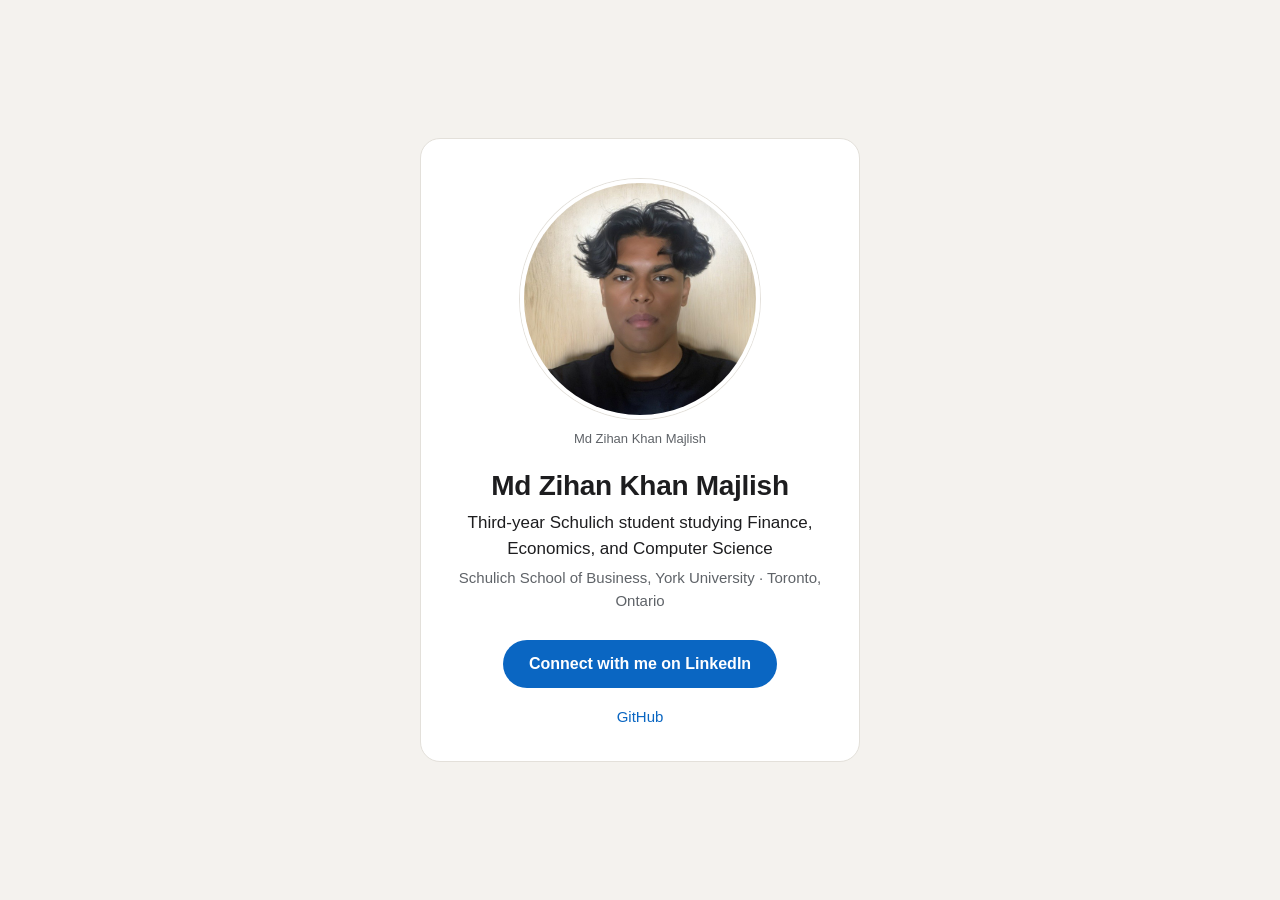
==== index.html @ 9762825f "Add personal page with LinkedIn profile photo" ====
<!doctype html>
<html lang="en">
<head>
<meta charset="utf-8">
<meta name="viewport" content="width=device-width, initial-scale=1">
<title>Md Zihan Khan Majlish | Schulich Finance, Economics and Computer Science</title>
<meta name="description" content="Md Zihan Khan Majlish (Zihan Khan Majlish) is a third-year Schulich School of Business student at York University in Toronto, studying Finance, Economics, and Computer Science. Connect with him on LinkedIn.">
<meta name="author" content="Md Zihan Khan Majlish">
<meta name="robots" content="index, follow, max-image-preview:large">
<link rel="canonical" href="https://mzkmajlish.github.io/">
<link rel="icon" type="image/jpeg" href="https://mzkmajlish.github.io/md-zihan-khan-majlish.jpg">
<link rel="apple-touch-icon" href="https://mzkmajlish.github.io/md-zihan-khan-majlish.jpg">
<link rel="me" href="https://www.linkedin.com/in/mdzihankhanmajlish/">
<link rel="me" href="https://github.com/mzkmajlish">

<meta property="og:type" content="profile">
<meta property="og:site_name" content="Md Zihan Khan Majlish">
<meta property="og:title" content="Md Zihan Khan Majlish">
<meta property="og:description" content="Third-year Schulich student studying Finance, Economics, and Computer Science.">
<meta property="og:url" content="https://mzkmajlish.github.io/">
<meta property="og:image" content="https://mzkmajlish.github.io/md-zihan-khan-majlish.jpg">
<meta property="og:image:type" content="image/jpeg">
<meta property="og:image:width" content="800">
<meta property="og:image:height" content="800">
<meta property="og:image:alt" content="Md Zihan Khan Majlish">
<meta property="profile:first_name" content="Md Zihan">
<meta property="profile:last_name" content="Khan Majlish">
<meta name="twitter:card" content="summary_large_image">
<meta name="twitter:title" content="Md Zihan Khan Majlish">
<meta name="twitter:description" content="Third-year Schulich student studying Finance, Economics, and Computer Science.">
<meta name="twitter:image" content="https://mzkmajlish.github.io/md-zihan-khan-majlish.jpg">
<meta name="twitter:image:alt" content="Md Zihan Khan Majlish">

<script type="application/ld+json">
{
  "@context": "https://schema.org",
  "@type": "ProfilePage",
  "url": "https://mzkmajlish.github.io/",
  "name": "Md Zihan Khan Majlish",
  "dateModified": "2026-09-28",
  "primaryImageOfPage": {"@id": "https://mzkmajlish.github.io/#photo"},
  "mainEntity": {
    "@type": "Person",
    "@id": "https://mzkmajlish.github.io/#person",
    "name": "Md Zihan Khan Majlish",
    "alternateName": ["Zihan Khan Majlish", "Md Zihan", "Zihan Khan", "Zihan Majlish"],
    "givenName": "Md Zihan",
    "familyName": "Khan Majlish",
    "url": "https://mzkmajlish.github.io/",
    "image": {
      "@type": "ImageObject",
      "@id": "https://mzkmajlish.github.io/#photo",
      "url": "https://mzkmajlish.github.io/md-zihan-khan-majlish.jpg",
      "contentUrl": "https://mzkmajlish.github.io/md-zihan-khan-majlish.jpg",
      "width": 800,
      "height": 800,
      "caption": "Md Zihan Khan Majlish",
      "creator": {"@type": "Person", "name": "Md Zihan Khan Majlish"},
      "creditText": "Md Zihan Khan Majlish",
      "copyrightNotice": "Md Zihan Khan Majlish"
    },
    "description": "Third-year Schulich School of Business student at York University studying Finance, Economics, and Computer Science.",
    "affiliation": {
      "@type": "CollegeOrUniversity",
      "name": "Schulich School of Business, York University",
      "url": "https://schulich.yorku.ca/"
    },
    "address": {
      "@type": "PostalAddress",
      "addressLocality": "Toronto",
      "addressRegion": "ON",
      "addressCountry": "CA"
    },
    "knowsLanguage": ["English", "French"],
    "sameAs": [
      "https://www.linkedin.com/in/mdzihankhanmajlish/",
      "https://github.com/mzkmajlish"
    ]
  }
}
</script>

<style>
  :root {
    --bg: #f4f2ee;
    --card: #ffffff;
    --text: #1d1d1f;
    --muted: #5f6368;
    --line: #e3e0da;
    --accent: #0a66c2;
    --accent-text: #ffffff;
  }
  @media (prefers-color-scheme: dark) {
    :root {
      --bg: #111214;
      --card: #1b1c1f;
      --text: #f2f2f2;
      --muted: #a4a7ad;
      --line: #2c2e33;
      --accent: #378fe9;
      --accent-text: #0b0c0e;
    }
  }
  * { box-sizing: border-box; }
  html, body { margin: 0; }
  body {
    min-height: 100vh;
    display: flex;
    align-items: center;
    justify-content: center;
    padding: 32px 16px;
    background: var(--bg);
    color: var(--text);
    font: 16px/1.5 -apple-system, BlinkMacSystemFont, "Segoe UI", Roboto, "Helvetica Neue", Arial, sans-serif;
  }
  .card {
    width: 100%;
    max-width: 440px;
    background: var(--card);
    border: 1px solid var(--line);
    border-radius: 20px;
    padding: 40px 28px 32px;
    text-align: center;
  }
  figure { margin: 0 0 20px; }
  .photo {
    display: block;
    width: 240px;
    height: 240px;
    max-width: 70vw;
    max-height: 70vw;
    margin: 0 auto;
    border-radius: 50%;
    object-fit: cover;
    border: 4px solid var(--card);
    box-shadow: 0 0 0 1px var(--line);
  }
  figcaption {
    margin-top: 10px;
    font-size: 13px;
    color: var(--muted);
  }
  h1 {
    margin: 0 0 8px;
    font-size: 28px;
    line-height: 1.2;
    letter-spacing: -0.01em;
  }
  .tagline { margin: 0 0 6px; font-size: 17px; }
  .where { margin: 0 0 28px; color: var(--muted); font-size: 15px; }
  .btn {
    display: inline-block;
    padding: 12px 26px;
    border-radius: 999px;
    background: var(--accent);
    color: var(--accent-text);
    font-weight: 600;
    text-decoration: none;
  }
  .btn:hover, .btn:focus-visible { filter: brightness(1.08); }
  .more { margin: 18px 0 0; font-size: 15px; }
  .more a { color: var(--accent); text-decoration: none; }
  .more a:hover { text-decoration: underline; }
</style>
</head>
<body>
  <main class="card">
    <figure>
      <img class="photo" src="md-zihan-khan-majlish.jpg" alt="Md Zihan Khan Majlish" width="800" height="800" fetchpriority="high">
      <figcaption>Md Zihan Khan Majlish</figcaption>
    </figure>
    <h1>Md Zihan Khan Majlish</h1>
    <p class="tagline">Third-year Schulich student studying Finance, Economics, and Computer Science</p>
    <p class="where">Schulich School of Business, York University &middot; Toronto, Ontario</p>
    <a class="btn" href="https://www.linkedin.com/in/mdzihankhanmajlish/" rel="me">Connect with me on LinkedIn</a>
    <p class="more"><a href="https://github.com/mzkmajlish" rel="me">GitHub</a></p>
  </main>
</body>
</html>
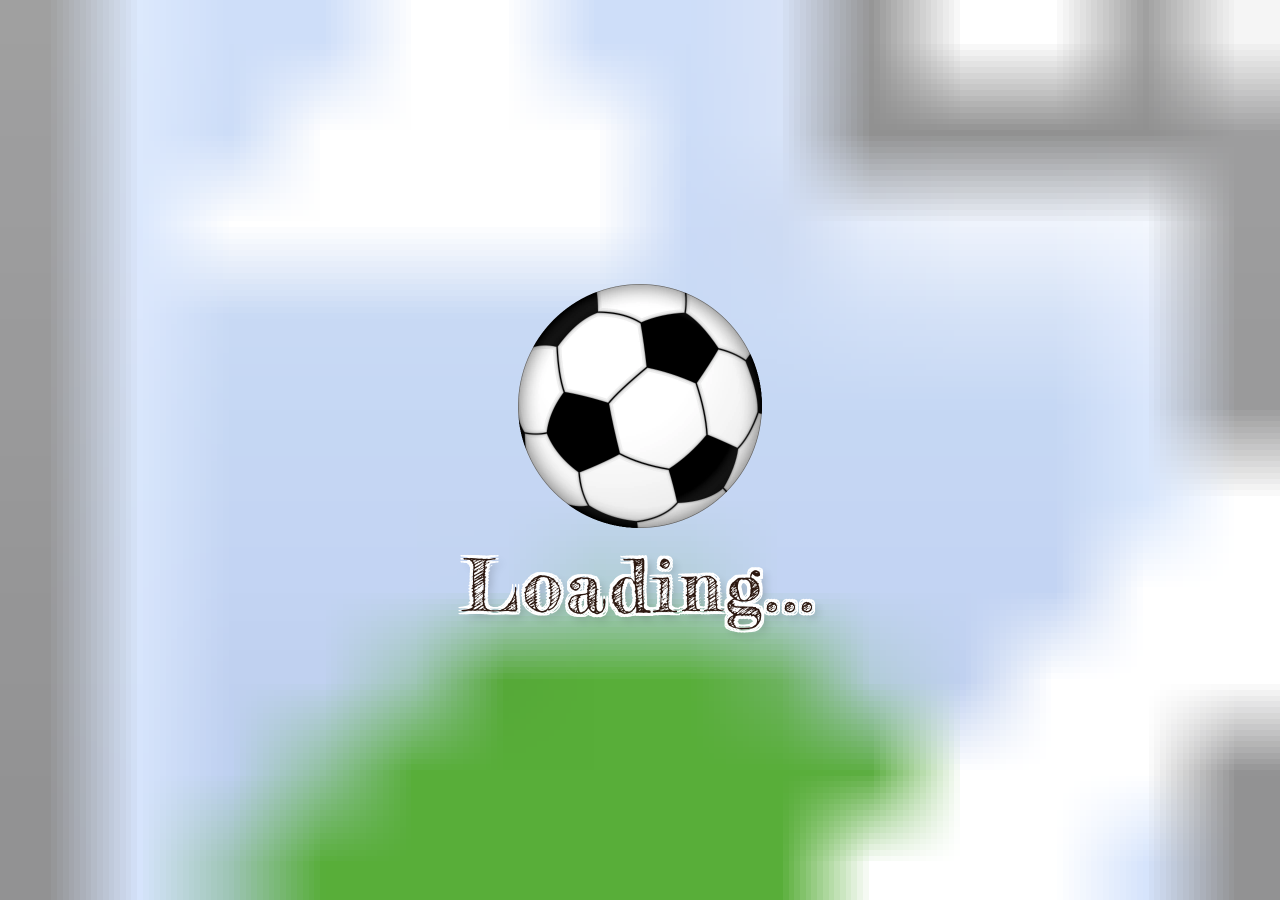
==== commit 8473ae6a: "Replace the one-page profile with the full portfolio (part 1: pages and small assets) Static export " ====
--- a/index.html
+++ b/index.html
@@ -1,179 +1,6 @@
-<!doctype html>
-<html lang="en">
-<head>
-<meta charset="utf-8">
-<meta name="viewport" content="width=device-width, initial-scale=1">
-<title>Md Zihan Khan Majlish | Schulich Finance, Economics and Computer Science</title>
-<meta name="description" content="Md Zihan Khan Majlish (Zihan Khan Majlish) is a third-year Schulich School of Business student at York University in Toronto, studying Finance, Economics, and Computer Science. Connect with him on LinkedIn.">
-<meta name="author" content="Md Zihan Khan Majlish">
-<meta name="robots" content="index, follow, max-image-preview:large">
-<link rel="canonical" href="https://mzkmajlish.github.io/">
-<link rel="icon" type="image/jpeg" href="https://mzkmajlish.github.io/md-zihan-khan-majlish.jpg">
-<link rel="apple-touch-icon" href="https://mzkmajlish.github.io/md-zihan-khan-majlish.jpg">
-<link rel="me" href="https://www.linkedin.com/in/mdzihankhanmajlish/">
-<link rel="me" href="https://github.com/mzkmajlish">
-
-<meta property="og:type" content="profile">
-<meta property="og:site_name" content="Md Zihan Khan Majlish">
-<meta property="og:title" content="Md Zihan Khan Majlish">
-<meta property="og:description" content="Third-year Schulich student studying Finance, Economics, and Computer Science.">
-<meta property="og:url" content="https://mzkmajlish.github.io/">
-<meta property="og:image" content="https://mzkmajlish.github.io/md-zihan-khan-majlish.jpg">
-<meta property="og:image:type" content="image/jpeg">
-<meta property="og:image:width" content="800">
-<meta property="og:image:height" content="800">
-<meta property="og:image:alt" content="Md Zihan Khan Majlish">
-<meta property="profile:first_name" content="Md Zihan">
-<meta property="profile:last_name" content="Khan Majlish">
-<meta name="twitter:card" content="summary_large_image">
-<meta name="twitter:title" content="Md Zihan Khan Majlish">
-<meta name="twitter:description" content="Third-year Schulich student studying Finance, Economics, and Computer Science.">
-<meta name="twitter:image" content="https://mzkmajlish.github.io/md-zihan-khan-majlish.jpg">
-<meta name="twitter:image:alt" content="Md Zihan Khan Majlish">
-
-<script type="application/ld+json">
-{
-  "@context": "https://schema.org",
-  "@type": "ProfilePage",
-  "url": "https://mzkmajlish.github.io/",
-  "name": "Md Zihan Khan Majlish",
-  "dateModified": "2026-09-28",
-  "primaryImageOfPage": {"@id": "https://mzkmajlish.github.io/#photo"},
-  "mainEntity": {
-    "@type": "Person",
-    "@id": "https://mzkmajlish.github.io/#person",
-    "name": "Md Zihan Khan Majlish",
-    "alternateName": ["Zihan Khan Majlish", "Md Zihan", "Zihan Khan", "Zihan Majlish"],
-    "givenName": "Md Zihan",
-    "familyName": "Khan Majlish",
-    "url": "https://mzkmajlish.github.io/",
-    "image": {
-      "@type": "ImageObject",
-      "@id": "https://mzkmajlish.github.io/#photo",
-      "url": "https://mzkmajlish.github.io/md-zihan-khan-majlish.jpg",
-      "contentUrl": "https://mzkmajlish.github.io/md-zihan-khan-majlish.jpg",
-      "width": 800,
-      "height": 800,
-      "caption": "Md Zihan Khan Majlish",
-      "creator": {"@type": "Person", "name": "Md Zihan Khan Majlish"},
-      "creditText": "Md Zihan Khan Majlish",
-      "copyrightNotice": "Md Zihan Khan Majlish"
-    },
-    "description": "Third-year Schulich School of Business student at York University studying Finance, Economics, and Computer Science.",
-    "affiliation": {
-      "@type": "CollegeOrUniversity",
-      "name": "Schulich School of Business, York University",
-      "url": "https://schulich.yorku.ca/"
-    },
-    "address": {
-      "@type": "PostalAddress",
-      "addressLocality": "Toronto",
-      "addressRegion": "ON",
-      "addressCountry": "CA"
-    },
-    "knowsLanguage": ["English", "French"],
-    "sameAs": [
-      "https://www.linkedin.com/in/mdzihankhanmajlish/",
-      "https://github.com/mzkmajlish"
-    ]
-  }
-}
-</script>
-
-<style>
-  :root {
-    --bg: #f4f2ee;
-    --card: #ffffff;
-    --text: #1d1d1f;
-    --muted: #5f6368;
-    --line: #e3e0da;
-    --accent: #0a66c2;
-    --accent-text: #ffffff;
-  }
-  @media (prefers-color-scheme: dark) {
-    :root {
-      --bg: #111214;
-      --card: #1b1c1f;
-      --text: #f2f2f2;
-      --muted: #a4a7ad;
-      --line: #2c2e33;
-      --accent: #378fe9;
-      --accent-text: #0b0c0e;
-    }
-  }
-  * { box-sizing: border-box; }
-  html, body { margin: 0; }
-  body {
-    min-height: 100vh;
-    display: flex;
-    align-items: center;
-    justify-content: center;
-    padding: 32px 16px;
-    background: var(--bg);
-    color: var(--text);
-    font: 16px/1.5 -apple-system, BlinkMacSystemFont, "Segoe UI", Roboto, "Helvetica Neue", Arial, sans-serif;
-  }
-  .card {
-    width: 100%;
-    max-width: 440px;
-    background: var(--card);
-    border: 1px solid var(--line);
-    border-radius: 20px;
-    padding: 40px 28px 32px;
-    text-align: center;
-  }
-  figure { margin: 0 0 20px; }
-  .photo {
-    display: block;
-    width: 240px;
-    height: 240px;
-    max-width: 70vw;
-    max-height: 70vw;
-    margin: 0 auto;
-    border-radius: 50%;
-    object-fit: cover;
-    border: 4px solid var(--card);
-    box-shadow: 0 0 0 1px var(--line);
-  }
-  figcaption {
-    margin-top: 10px;
-    font-size: 13px;
-    color: var(--muted);
-  }
-  h1 {
-    margin: 0 0 8px;
-    font-size: 28px;
-    line-height: 1.2;
-    letter-spacing: -0.01em;
-  }
-  .tagline { margin: 0 0 6px; font-size: 17px; }
-  .where { margin: 0 0 28px; color: var(--muted); font-size: 15px; }
-  .btn {
-    display: inline-block;
-    padding: 12px 26px;
-    border-radius: 999px;
-    background: var(--accent);
-    color: var(--accent-text);
-    font-weight: 600;
-    text-decoration: none;
-  }
-  .btn:hover, .btn:focus-visible { filter: brightness(1.08); }
-  .more { margin: 18px 0 0; font-size: 15px; }
-  .more a { color: var(--accent); text-decoration: none; }
-  .more a:hover { text-decoration: underline; }
-</style>
-</head>
-<body>
-  <main class="card">
-    <figure>
-      <img class="photo" src="md-zihan-khan-majlish.jpg" alt="Md Zihan Khan Majlish" width="800" height="800" fetchpriority="high">
-      <figcaption>Md Zihan Khan Majlish</figcaption>
-    </figure>
-    <h1>Md Zihan Khan Majlish</h1>
-    <p class="tagline">Third-year Schulich student studying Finance, Economics, and Computer Science</p>
-    <p class="where">Schulich School of Business, York University &middot; Toronto, Ontario</p>
-    <a class="btn" href="https://www.linkedin.com/in/mdzihankhanmajlish/" rel="me">Connect with me on LinkedIn</a>
-    <p class="more"><a href="https://github.com/mzkmajlish" rel="me">GitHub</a></p>
-  </main>
-</body>
-</html>
+<!DOCTYPE html><!--Kyz6H8yToN4Xfm3aJcjWT--><html lang="en"><head><meta charSet="utf-8"/><meta name="viewport" content="width=device-width, initial-scale=1"/><link rel="preload" href="/_next/static/media/797e433ab948586e-s.p.29207c2f.woff2" as="font" crossorigin="" type="font/woff2"/><link rel="preload" href="/_next/static/media/FAST%20BLAZE-s.p.763058cf.woff2" as="font" crossorigin="" type="font/woff2"/><link rel="preload" href="/_next/static/media/FrederickatheGreat_Regular-s.p.d6b9bde6.woff2" as="font" crossorigin="" type="font/woff2"/><link rel="preload" href="/_next/static/media/KatieRoze-s.p.977b3567.woff2" as="font" crossorigin="" type="font/woff2"/><link rel="preload" href="/_next/static/media/MochibopBold_Demo-s.p.36e8cce3.woff2" as="font" crossorigin="" type="font/woff2"/><link rel="preload" href="/_next/static/media/WeddingdayPersonalUseRegular_1Gvo0-s.p.cc1d2c66.ttf" as="font" crossorigin="" type="font/ttf"/><link rel="preload" href="/_next/static/media/caa3a2e1cccd8315-s.p.3b6cae6d.woff2" as="font" crossorigin="" type="font/woff2"/><link rel="preload" href="/_next/static/media/de161955856a921d-s.p.25da2b95.woff2" as="font" crossorigin="" type="font/woff2"/><link rel="preload" href="/landing/images/white_paper.webp" as="image" fetchPriority="high"/><link rel="preload" href="/landing/images/painted_bg.webp" as="image" fetchPriority="high"/><link rel="preload" href="/images/ball_spin.webp" as="image" fetchPriority="high"/><link rel="preload" as="image" href="/quality/images/sticky_quality_outline_1.webp"/><link rel="preload" as="image" href="/quality/images/sticky_quality_outline_2.webp"/><link rel="stylesheet" href="/_next/static/chunks/6429700dc9db60f1.css" data-precedence="next"/><link rel="stylesheet" href="/_next/static/chunks/bed2647878a147df.css" data-precedence="next"/><link rel="preload" as="script" fetchPriority="low" href="/_next/static/chunks/f6c800f96ec607dc.js"/><script src="/_next/static/chunks/5777bc08048e2edc.js" async=""></script><script src="/_next/static/chunks/30ea11065999f7ac.js" async=""></script><script src="/_next/static/chunks/3f2fd4ae42e3b426.js" async=""></script><script src="/_next/static/chunks/turbopack-e9933538ffff7083.js" async=""></script><script src="/_next/static/chunks/0f3b82e3ae01884b.js" async=""></script><script src="/_next/static/chunks/1135d861bb6297ea.js" async=""></script><script src="/_next/static/chunks/ff1a16fafef87110.js" async=""></script><script src="/_next/static/chunks/7340adf74ff47ec0.js" async=""></script><script src="/_next/static/chunks/482a6bb5e1764693.js" async=""></script><script src="/_next/static/chunks/4984599ea6ef4129.js" async=""></script><link rel="me" href="https://www.linkedin.com/in/mdzihankhanmajlish/"/><link rel="me" href="https://github.com/mzkmajlish"/><link rel="preload" href="/landing/images/white_paper.webp" as="image" fetchPriority="high"/><link rel="preload" href="/landing/images/painted_bg.webp" as="image" fetchPriority="high"/><link rel="preload" href="/images/ball_spin.webp" as="image" fetchPriority="high"/><meta name="next-size-adjust" content=""/><title>Md Zihan Khan Majlish | Schulich Finance, Economics and Computer Science</title><meta name="description" content="Md Zihan Khan Majlish (Zihan Khan Majlish) is a third-year Schulich School of Business student at York University in Toronto, studying Finance, Economics, and Computer Science. Experience, projects, resume and references."/><link rel="author" href="https://mzkmajlish.github.io"/><meta name="author" content="Md Zihan Khan Majlish"/><meta name="creator" content="Md Zihan Khan Majlish"/><meta name="robots" content="index, follow, max-image-preview:large"/><meta name="profile:first_name" content="Md Zihan"/><meta name="profile:last_name" content="Khan Majlish"/><link rel="canonical" href="https://mzkmajlish.github.io/"/><meta name="google-site-verification" content="CwUUV3-yl5QJTjKk9acUYIVPfUnEMBBv4Ml5v2QpT0E"/><meta property="og:title" content="Md Zihan Khan Majlish"/><meta property="og:description" content="Third-year Schulich student studying Finance, Economics, and Computer Science."/><meta property="og:url" content="https://mzkmajlish.github.io/"/><meta property="og:site_name" content="Md Zihan Khan Majlish"/><meta property="og:image" content="https://mzkmajlish.github.io/md-zihan-khan-majlish.jpg"/><meta property="og:image:width" content="800"/><meta property="og:image:height" content="800"/><meta property="og:image:alt" content="Md Zihan Khan Majlish"/><meta property="og:type" content="profile"/><meta property="profile:first_name" content="Md Zihan"/><meta property="profile:last_name" content="Khan Majlish"/><meta name="twitter:card" content="summary_large_image"/><meta name="twitter:title" content="Md Zihan Khan Majlish"/><meta name="twitter:description" content="Third-year Schulich student studying Finance, Economics, and Computer Science."/><meta name="twitter:image" content="https://mzkmajlish.github.io/md-zihan-khan-majlish.jpg"/><meta name="twitter:image:alt" content="Md Zihan Khan Majlish"/><link rel="icon" href="/favicon.ico?favicon.762b667a.ico" sizes="256x256" type="image/x-icon"/><link rel="icon" href="/icon.png?icon.fad15734.png" sizes="512x512" type="image/png"/><script type="application/ld+json">{"@context":"https://schema.org","@type":"ProfilePage","url":"https://mzkmajlish.github.io/","name":"Md Zihan Khan Majlish","dateModified":"2026-10-11","primaryImageOfPage":{"@id":"https://mzkmajlish.github.io/#photo"},"mainEntity":{"@type":"Person","@id":"https://mzkmajlish.github.io/#person","name":"Md Zihan Khan Majlish","alternateName":["Zihan Khan Majlish","Md Zihan","Zihan Khan","Zihan Majlish"],"givenName":"Md Zihan","familyName":"Khan Majlish","url":"https://mzkmajlish.github.io/","image":{"@type":"ImageObject","@id":"https://mzkmajlish.github.io/#photo","url":"https://mzkmajlish.github.io/md-zihan-khan-majlish.jpg","contentUrl":"https://mzkmajlish.github.io/md-zihan-khan-majlish.jpg","width":800,"height":800,"caption":"Md Zihan Khan Majlish","creator":{"@type":"Person","name":"Md Zihan Khan Majlish"},"creditText":"Md Zihan Khan Majlish","copyrightNotice":"Md Zihan Khan Majlish"},"description":"Third-year Schulich School of Business student at York University studying Finance, Economics, and Computer Science.","affiliation":{"@type":"CollegeOrUniversity","name":"Schulich School of Business, York University","url":"https://schulich.yorku.ca/"},"address":{"@type":"PostalAddress","addressLocality":"Toronto","addressRegion":"ON","addressCountry":"CA"},"knowsLanguage":["English","French","Bengali","Hindi","Urdu"],"sameAs":["https://www.linkedin.com/in/mdzihankhanmajlish/","https://github.com/mzkmajlish"]}}</script><script>
+              (function() {
+                var isSafari = /^((?!chrome|android).)*safari/i.test(navigator.userAgent);
+                document.documentElement.classList.add(isSafari ? 'is-safari' : 'is-not-safari');
+              })();
+            </script><script src="/_next/static/chunks/a6dad97d9634a72d.js" noModule=""></script></head><body class="geist_a71539c9-module__T19VSG__variable geist_mono_8d43a2aa-module__8Li5zG__variable antialiased"><div hidden=""><!--$--><!--/$--></div><nav class="fixed top-5 left-1/2 -translate-x-1/2 md:left-5 md:translate-x-0 z-[10000] pointer-events-none transition-transform duration-700 ease-in-out -translate-y-20"><nav aria-label="Main" data-orientation="horizontal" dir="ltr" class="relative z-[1] flex justify-start pointer-events-none"><div style="position:relative"><ul data-orientation="horizontal" class="center m-0 flex max-w-[94vw] flex-wrap justify-center list-none rounded-[8px] border-2 border-[#2c1810]/60 bg-[#f7f2e4] p-1 shadow-[2px_3px_0_rgba(44,24,16,0.3)] frederickafont_d3ce47f8-module__MN5uzG__className" dir="ltr"><li><button class="text-[#2c1810] hover:bg-[#2c1810]/10 block select-none rounded-[4px] px-1.5 md:px-3 py-2 mx-0 md:mx-0.5 text-[11px] min-[431px]:text-[13px] md:text-[15px] tracking-wide leading-none no-underline outline-none transition-colors duration-200 cursor-pointer bg-[#2c1810]/15 whitespace-nowrap"><span class="md:hidden">MZ</span><span class="hidden md:inline">Md Zihan Khan Majlish</span></button></li><li><button class="text-[#2c1810] hover:bg-[#2c1810]/10 block select-none rounded-[4px] px-1.5 md:px-3 py-2 mx-0 md:mx-0.5 text-[11px] min-[431px]:text-[13px] md:text-[15px] tracking-wide leading-none no-underline outline-none transition-colors duration-200 cursor-pointer ">About</button></li><li><button class="text-[#2c1810] hover:bg-[#2c1810]/10 block select-none rounded-[4px] px-1.5 md:px-3 py-2 mx-0 md:mx-0.5 text-[11px] min-[431px]:text-[13px] md:text-[15px] tracking-wide leading-none no-underline outline-none transition-colors duration-200 cursor-pointer "><span class="md:hidden">Work</span><span class="hidden md:inline">Experience</span></button></li><li><button class="text-[#2c1810] hover:bg-[#2c1810]/10 block select-none rounded-[4px] px-1.5 md:px-3 py-2 mx-0 md:mx-0.5 text-[11px] min-[431px]:text-[13px] md:text-[15px] tracking-wide leading-none no-underline outline-none transition-colors duration-200 cursor-pointer ">Projects</button></li><li><button class="text-[#2c1810] hover:bg-[#2c1810]/10 block select-none rounded-[4px] px-1.5 md:px-3 py-2 mx-0 md:mx-0.5 text-[11px] min-[431px]:text-[13px] md:text-[15px] tracking-wide leading-none no-underline outline-none transition-colors duration-200 cursor-pointer ">Resume</button></li><li><button class="text-[#2c1810] hover:bg-[#2c1810]/10 block select-none rounded-[4px] px-1.5 md:px-3 py-2 mx-0 md:mx-0.5 text-[11px] min-[431px]:text-[13px] md:text-[15px] tracking-wide leading-none no-underline outline-none transition-colors duration-200 cursor-pointer "><span class="md:hidden">Awards</span><span class="hidden md:inline">Achievements</span></button></li><li><button class="text-[#2c1810] hover:bg-[#2c1810]/10 block select-none rounded-[4px] px-1.5 md:px-3 py-2 mx-0 md:mx-0.5 text-[11px] min-[431px]:text-[13px] md:text-[15px] tracking-wide leading-none no-underline outline-none transition-colors duration-200 cursor-pointer "><span class="md:hidden">Refs</span><span class="hidden md:inline">References</span></button></li></ul></div></nav></nav><div class="fixed inset-0 z-[20001] "><svg width="100%" height="100%" xmlns="http://www.w3.org/2000/svg" class="absolute inset-0 w-full h-full" style="will-change:transform, filter;transform:translateZ(0);z-index:2"><defs><filter id="inkNoiseReveal" x="-20%" y="-20%" width="140%" height="140%"><feTurbulence type="fractalNoise" baseFrequency="0.01" numOctaves="3" result="noise"></feTurbulence><feDisplacementMap in="SourceGraphic" in2="noise" scale="200" xChannelSelector="R" yChannelSelector="G"><animate attributeName="scale" values="200;490" dur="3.5s" begin="indefinite" calcMode="spline" keySplines="0.2 0.8 0.3 1" fill="freeze"></animate></feDisplacementMap></filter><mask id="inkMaskReveal"><rect x="0" y="0" width="100%" height="100%" fill="white"></rect><rect x="50%" y="50%" width="0%" height="0%" fill="black" filter="url(#inkNoiseReveal)"><animate attributeName="x" values="50%;-25%" dur="3.5s" begin="indefinite" calcMode="spline" keySplines="0.2 0.8 0.3 1" fill="freeze"></animate><animate attributeName="y" values="50%;-25%" dur="3.5s" begin="indefinite" calcMode="spline" keySplines="0.2 0.8 0.3 1" fill="freeze"></animate><animate attributeName="width" values="0%;150%" dur="3.5s" begin="indefinite" calcMode="spline" keySplines="0.2 0.8 0.3 1" fill="freeze"></animate><animate attributeName="height" values="0%;150%" dur="3.5s" begin="indefinite" calcMode="spline" keySplines="0.2 0.8 0.3 1" fill="freeze"></animate></rect></mask></defs><image href="/landing/images/white_paper.webp" width="100%" height="100%" preserveAspectRatio="xMidYMid slice" mask="url(#inkMaskReveal)"></image><foreignObject x="0" y="0" width="100%" height="100%" mask="url(#inkMaskReveal)"><div style="width:100%;height:100%;min-height:100vh;display:flex;align-items:center;justify-content:center"><div class="absolute inset-0 flex items-center justify-center"><div class="flex flex-col items-center gap-4"><div style="width:256px;height:256px"><img alt="Loading" width="256" height="256" decoding="async" data-nimg="1" class="w-full h-full" style="color:transparent" src="/images/ball_spin.webp"/></div><p class="text-5xl md:text-7xl text-center tracking-wider text-stroke-white text-[#2c1810] frederickafont_d3ce47f8-module__MN5uzG__className">Loading<span class="loading-dot-1">.</span><span class="loading-dot-2">.</span><span class="loading-dot-3">.</span></p></div></div></div></foreignObject></svg></div><div class="fixed inset-0 pointer-events-none opacity-0 -z-50" aria-hidden="true"><svg width="100%" height="100%" xmlns="http://www.w3.org/2000/svg" class="absolute inset-0 w-full h-full z-[51]" style="will-change:transform, filter;transform:translateZ(0)"><defs><filter id="bgFilter" x="-20%" y="-20%" width="140%" height="140%"><feTurbulence type="fractalNoise" baseFrequency="0.01" numOctaves="3" result="noise"></feTurbulence><feDisplacementMap in="SourceGraphic" in2="noise" scale="200" xChannelSelector="R" yChannelSelector="G"><animate attributeName="scale" values="200;490" dur="3s" begin="indefinite" calcMode="spline" keySplines="0.2 0.8 0.3 1" fill="freeze"></animate></feDisplacementMap></filter><mask id="bgMask"><rect x="0" y="0" width="100%" height="100%" fill="white"></rect><rect x="50%" y="50%" width="0%" height="0%" fill="black" filter="url(#bgFilter)"><animate attributeName="x" values="50%;6.5%" dur="3s" begin="indefinite" calcMode="spline" keySplines="0.2 0.8 0.3 1" fill="freeze"></animate><animate attributeName="y" values="50%;4%" dur="3s" begin="indefinite" calcMode="spline" keySplines="0.2 0.8 0.3 1" fill="freeze"></animate><animate attributeName="width" values="0%;87%" dur="3s" begin="indefinite" calcMode="spline" keySplines="0.2 0.8 0.3 1" fill="freeze"></animate><animate attributeName="height" values="0%;95%" dur="3s" begin="indefinite" calcMode="spline" keySplines="0.2 0.8 0.3 1" fill="freeze"></animate></rect></mask></defs><image href="/landing/images/white_paper.webp" width="100%" height="100%" preserveAspectRatio="xMidYMid slice" mask="url(#bgMask)"></image></svg></div><div class="fixed inset-0 z-[20000] flex items-center justify-center p-4 lg:p-8 overflow-visible"><div class="absolute inset-0 z-0"><img alt="paper background" decoding="async" data-nimg="fill" class="object-cover" style="position:absolute;height:100%;width:100%;left:0;top:0;right:0;bottom:0;color:transparent" src="/landing/images/white_paper.webp"/></div><div class="fixed right-[15%] lg:right-[30%] -top-16 lg:-top-8 w-16 h-16 z-[203] pointer-events-none opacity-0 [transform:rotate(15deg)_scale(2.5)] lg:[transform:rotate(15deg)_scale(2.5)]"><img alt="" loading="lazy" width="64" height="64" decoding="async" data-nimg="1" class="w-full h-full object-contain" style="color:transparent" src="/quality/images/paper_clip_outline_1.webp"/></div><div class="fixed left-[15%] lg:left-[30%] -top-14 lg:-top-6 w-16 h-16 z-[204] pointer-events-none opacity-0 [transform:rotate(-15deg)_scale(2.5)] lg:[transform:rotate(-15deg)_scale(2.5)]"><img alt="" loading="lazy" width="64" height="64" decoding="async" data-nimg="1" class="w-full h-full object-contain" style="color:transparent" src="/quality/images/paper_clip_outline_2.webp"/></div><div class="fixed left-1/2 -translate-x-1/2 -top-12 lg:-top-2 w-16 h-16 z-[205] pointer-events-none opacity-0 [transform:rotate(180deg)_scale(2.5)_scaleX(-1)] lg:[transform:rotate(180deg)_scale(2.5)_scaleX(-1)]"><img alt="" loading="lazy" width="64" height="64" decoding="async" data-nimg="1" class="w-full h-full object-contain" style="color:transparent" src="/quality/images/paper_clip_outline_3.webp"/></div><div class="fixed left-0 top-0 h-screen opacity-0 overflow-visible pointer-events-none z-[50] -ml-80 md:-ml-0 md:left-[-20vw] lg:left-[-5%] -mt-5 will-change-[opacity]"><img alt="Md Zihan Khan Majlish" loading="lazy" width="924" height="1206" decoding="async" data-nimg="1" class="h-full w-auto object-contain brightness-[1.05] saturate-[1.15] contrast-[1.05]" style="color:transparent" src="/quality/images/selfie_outline_v3.webp"/><div class="absolute top-[20%] left-[50%] w-20 h-20 z-[200] pointer-events-none [transform:translate(-220px,150px)_rotate(0deg)_scale(1.4)] lg:[transform:translate(-220px,150px)_rotate(0deg)_scale(1.8)]"><img alt="" loading="lazy" width="80" height="80" decoding="async" data-nimg="1" class="w-full h-full object-contain" style="color:transparent" src="/quality/images/pin_outline_1.webp"/></div><div class="absolute top-[0%] left-[15%] w-20 h-20 z-[200] pointer-events-none [transform:translate(50px,0px)_rotate(45deg)_scale(1.4)] lg:[transform:translate(100px,0px)_rotate(-55deg)_scale(2.0)]"><img alt="" loading="lazy" width="80" height="80" decoding="async" data-nimg="1" class="w-full h-full object-contain" style="color:transparent" src="/quality/images/clip_3_outline.webp"/></div></div><div class="fixed left-[0.5%] lg:left-0 bottom-15 lg:bottom-0 h-[18vh] lg:h-[30vh] opacity-0 overflow-visible z-[200] ml-2 mb-2 will-change-transform"><a href="https://schulich.yorku.ca" target="_blank" rel="noopener noreferrer" class="block h-full w-full group cursor-pointer" aria-label="Schulich School of Business, York University"><div class="relative h-full w-full transition-transform duration-300 ease-out group-hover:scale-110 -rotate-[10deg]"><img alt="Schulich School of Business" loading="lazy" width="800" height="800" decoding="async" data-nimg="1" class="h-full w-auto object-contain brightness-105 saturate-[1.05]" style="color:transparent" src="/quality/images/schulich_badge_wc.webp"/><div class="absolute top-[10%] left-[80%] w-20 h-20 z-[200] pointer-events-none [transform:translate(-20px,-30px)_rotate(85deg)_scale(0.8)] lg:[transform:translate(-20px,-30px)_rotate(85deg)_scale(1)]"><img alt="" loading="lazy" width="80" height="80" decoding="async" data-nimg="1" class="w-full h-full object-contain" style="color:transparent" src="/quality/images/pin_outline_3.webp"/></div></div></a></div><div class="fixed right-0 top-[16vh] h-[70vh] lg:top-[20vh] lg:h-[72vh] opacity-0 overflow-visible pointer-events-none z-[50] -mr-60 md:-mr-0 md:right-[-16vw] lg:right-[1%] -mt-5 will-change-[opacity]"><img alt="World Cup 2026" loading="lazy" width="840" height="960" decoding="async" data-nimg="1" class="h-full w-auto object-contain rotate-[-8deg] brightness-[1.05] saturate-[1.05]" style="color:transparent" src="/quality/images/worldcup_outline_v4.webp"/><div class="absolute top-[20%] right-[50%] w-20 h-20 z-[201] pointer-events-none [transform:translate(-50px,-150px)_rotate(-40deg)_scale(1.4)] lg:[transform:translate(-50px,-150px)_rotate(-40deg)_scale(1.8)]"><img alt="" loading="lazy" width="80" height="80" decoding="async" data-nimg="1" class="w-full h-full object-contain" style="color:transparent" src="/quality/images/pin_outline_2.webp"/></div><div class="absolute top-[5%] right-[40%] w-20 h-20 z-[201] pointer-events-none [transform:translate(50px,50px)_rotate(60deg)_scale(1.4)] lg:[transform:translate(170px,80px)_rotate(-130deg)_scale(2.0)]"><img alt="" loading="lazy" width="80" height="80" decoding="async" data-nimg="1" class="w-full h-full object-contain" style="color:transparent" src="/quality/images/clip_4_outline.webp"/></div></div><div class="fixed -right-4 top-[40vh] lg:top-[50vh] w-16 h-16 z-[203] pointer-events-none opacity-0 [transform:rotate(-80deg)_scale(2)] lg:[transform:rotate(-80deg)_scale(2.0)]"><img alt="" loading="lazy" width="64" height="64" decoding="async" data-nimg="1" class="w-full h-full object-contain" style="color:transparent" src="/quality/images/paper_clip_outline_5.webp"/></div><div class="fixed -right-2 top-[50vh] lg:top-[60vh] w-16 h-16 z-[203] pointer-events-none opacity-0 [transform:rotate(-80deg)_scale(2.4)] lg:[transform:rotate(-80deg)_scale(2.5)]"><img alt="" loading="lazy" width="64" height="64" decoding="async" data-nimg="1" class="w-full h-full object-contain" style="color:transparent" src="/quality/images/paper_clip_outline_7.webp"/></div><div class="relative flex flex-col items-center justify-center gap-16 lg:gap-16 w-full max-w-6xl mx-auto z-[100] will-change-auto"><div class="text-center space-y-2 opacity-0 relative -mt-15 lg:mt-0 z-[300]"><h2 class="text-4xl md:text-6xl lg:text-7xl text-center tracking-wider md:text-stroke-white text-stroke-white-sm drop-shadow-lg relative whitespace-nowrap text-[#2c1810] frederickafont_d3ce47f8-module__MN5uzG__className">Choose Your Journey</h2><p class="text-lg md:text-xl lg:text-xl text-center tracking-wider text-stroke-white-xs drop-shadow-lg relative opacity-0 text-[#2c1810] frederickafont_d3ce47f8-module__MN5uzG__className">Every Page a New World</p></div><div class="flex flex-col md:flex-row gap-6 md:gap-8 items-start justify-center px-4 md:px-8 overflow-visible z-[100]"><div class="relative group cursor-pointer opacity-0 overflow-visible -mt-18 order-2 md:order-1 z-20 md:z-20 will-change-[opacity]"><div class="relative w-[280px] h-[280px] md:w-[360px] md:h-[360px] lg:w-[420px] lg:h-[420px] rotate-[1deg] hover:scale-105 hover:rotate-0 transition-all duration-300 ease-out overflow-visible will-change-transform"><img alt="Cinematic" width="420" height="420" decoding="async" data-nimg="1" class="overflow-visible absolute inset-0 w-full h-full object-cover brightness-[1.05] saturate-[1.2] contrast-[1.05]" style="color:transparent" src="/quality/images/sticky_quality_outline_1.webp"/><div class="absolute inset-0 flex flex-col items-center justify-center px-6 md:px-10 py-10 md:py-16 text-gray-800 frederickafont_d3ce47f8-module__MN5uzG__className leading-relaxed pointer-events-none z-10"><div class="text-2xl md:text-[2.4rem] lg:text-[3.5rem] font-bold mb-3 md:mb-6 tracking-wider md:text-stroke-white text-stroke-white-sm drop-shadow-lg text-[#2c1810] whitespace-nowrap">Cinematic</div><div class="text-base md:text-lg lg:text-lg text-center space-y-1 md:space-y-2 tracking-wider text-stroke-white-xs drop-shadow-lg text-[#2c1810]"><div>Video &amp; Animations</div><div>Rich Visuals</div><div>Best on a Fast Device</div></div></div><div class="absolute -bottom-4 -left-4 w-20 h-20 z-[206] pointer-events-none [transform:translate(10px,40px)_rotate(35deg)_scale(1.6)] md:[transform:translate(10px,40px)_rotate(35deg)_scale(1.9)] lg:[transform:translate(10px,40px)_rotate(35deg)_scale(2.2)]"><img alt="" loading="lazy" width="80" height="80" decoding="async" data-nimg="1" class="w-full h-full object-contain" style="color:transparent" src="/quality/images/clip_1_outline.webp"/></div><div class="absolute -top-10 md:-top-4 -right-8 md:-right-4 w-16 h-16 z-[206] pointer-events-none [transform:translate(-30px,60px)_rotate(-140deg)_scale(1.5)] md:[transform:translate(-30px,60px)_rotate(-140deg)_scale(1.75)] lg:[transform:translate(-30px,60px)_rotate(-140deg)_scale(2.0)]"><img alt="" loading="lazy" width="64" height="64" decoding="async" data-nimg="1" class="w-full h-full object-contain" style="color:transparent" src="/quality/images/paper_clip_outline_4.webp"/></div></div></div><div class="relative group cursor-pointer opacity-0 overflow-visible -mt-12 order-1 md:order-2 z-10 md:z-10 will-change-[opacity]"><div class="relative w-[280px] h-[280px] md:w-[360px] md:h-[360px] lg:w-[420px] lg:h-[420px] -rotate-[1deg] hover:scale-105 hover:rotate-0 transition-all duration-300 ease-out overflow-visible will-change-transform"><img alt="Lite" width="420" height="420" decoding="async" data-nimg="1" class="overflow-visible absolute inset-0 w-full h-full object-cover brightness-[1.05] saturate-[1.2] contrast-[1.05]" style="color:transparent" src="/quality/images/sticky_quality_outline_2.webp"/><div class="absolute inset-0 flex flex-col items-center justify-center px-6 md:px-10 py-10 md:py-16 text-gray-800 frederickafont_d3ce47f8-module__MN5uzG__className leading-relaxed pointer-events-none z-10"><div class="text-2xl md:text-[2.4rem] lg:text-[3.5rem] font-bold mb-3 md:mb-6 tracking-wider md:text-stroke-white text-stroke-white-sm drop-shadow-lg text-[#2c1810] whitespace-nowrap">Lite</div><div class="text-base md:text-lg lg:text-lg text-center space-y-1 md:space-y-2 tracking-wider text-stroke-white-xs drop-shadow-lg text-[#2c1810]"><div>Static Images</div><div>Loads Instantly</div><div>Runs on Anything</div></div></div><div class="absolute -bottom-4 -left-4 w-20 h-20 z-[202] pointer-events-none [transform:translate(220px,-30px)_rotate(130deg)_scale(1.3)] md:[transform:translate(280px,-35px)_rotate(130deg)_scale(1.6)] lg:[transform:translate(350px,-40px)_rotate(130deg)_scale(2.0)]"><img alt="" loading="lazy" width="80" height="80" decoding="async" data-nimg="1" class="w-full h-full object-contain" style="color:transparent" src="/quality/images/clip_2_outline.webp"/></div><div class="absolute -top-4 -left-4 w-16 h-16 z-[202] pointer-events-none [transform:translate(30px,30px)_rotate(35deg)_scale(1.8)] md:[transform:translate(45px,40px)_rotate(35deg)_scale(2.1)] lg:[transform:translate(60px,50px)_rotate(35deg)_scale(2.4)]"><img alt="" loading="lazy" width="64" height="64" decoding="async" data-nimg="1" class="w-full h-full object-contain" style="color:transparent" src="/quality/images/paper_clip_outline_6.webp"/></div></div></div></div></div><div class="fixed bottom-6 md:bottom-8 left-0 right-0 z-[300] flex items-center px-4"><div class="flex-1"></div><div class="flex items-center justify-center opacity-0"><p class="text-sm md:text-base lg:text-base text-center max-w-[90%] md:max-w-md lg:max-w-2xl tracking-wider text-stroke-white-xs drop-shadow-lg font-bold text-[#2c1810] frederickafont_d3ce47f8-module__MN5uzG__className">Don&#x27;t worry, you can always change this later by returning to the landing page</p></div><div class="flex-1 flex justify-end"><div class="flex flex-row gap-4 opacity-0"><a href="https://github.com/mzkmajlish" target="_blank" rel="noopener noreferrer" aria-label="GitHub" class="relative w-14 h-14 bg-white/80 rounded-lg p-2 border-2 border-gray-800 hover:scale-110 transition-transform duration-200 will-change-transform"><img alt="GitHub" loading="lazy" decoding="async" data-nimg="fill" class="object-contain p-1" style="position:absolute;height:100%;width:100%;left:0;top:0;right:0;bottom:0;color:transparent" src="/about/images/github.webp"/></a><a href="https://www.linkedin.com/in/mdzihankhanmajlish" target="_blank" rel="noopener noreferrer" aria-label="LinkedIn" class="relative w-14 h-14 bg-white/80 rounded-lg p-2 border-2 border-gray-800 hover:scale-110 transition-transform duration-200 will-change-transform"><img alt="LinkedIn" loading="lazy" decoding="async" data-nimg="fill" class="object-contain p-1" style="position:absolute;height:100%;width:100%;left:0;top:0;right:0;bottom:0;color:transparent" src="/about/images/linkedln.webp"/></a><a href="mailto:mzkmajlish@gmail.com" target="_blank" rel="noopener noreferrer" aria-label="Email" class="relative w-14 h-14 bg-white/80 rounded-lg p-2 border-2 border-gray-800 hover:scale-110 transition-transform duration-200 will-change-transform"><img alt="Email" loading="lazy" decoding="async" data-nimg="fill" class="object-contain p-1" style="position:absolute;height:100%;width:100%;left:0;top:0;right:0;bottom:0;color:transparent" src="/about/images/gmail.webp"/></a></div></div></div></div><div class="fixed inset-0 pointer-events-none opacity-0" aria-hidden="true"><svg width="100%" height="100%" xmlns="http://www.w3.org/2000/svg" class="absolute inset-0 w-full h-full z-[51]" style="will-change:transform, filter;transform:translateZ(0)"><defs><filter id="bgFilter" x="-20%" y="-20%" width="140%" height="140%"><feTurbulence type="fractalNoise" baseFrequency="0.01" numOctaves="3" result="noise"></feTurbulence><feDisplacementMap in="SourceGraphic" in2="noise" scale="200" xChannelSelector="R" yChannelSelector="G"><animate attributeName="scale" values="200;490" dur="3s" begin="indefinite" calcMode="spline" keySplines="0.2 0.8 0.3 1" fill="freeze"></animate></feDisplacementMap></filter><mask id="bgMask"><rect x="0" y="0" width="100%" height="100%" fill="white"></rect><rect x="50%" y="50%" width="0%" height="0%" fill="black" filter="url(#bgFilter)"><animate attributeName="x" values="50%;6.5%" dur="3s" begin="indefinite" calcMode="spline" keySplines="0.2 0.8 0.3 1" fill="freeze"></animate><animate attributeName="y" values="50%;4%" dur="3s" begin="indefinite" calcMode="spline" keySplines="0.2 0.8 0.3 1" fill="freeze"></animate><animate attributeName="width" values="0%;87%" dur="3s" begin="indefinite" calcMode="spline" keySplines="0.2 0.8 0.3 1" fill="freeze"></animate><animate attributeName="height" values="0%;95%" dur="3s" begin="indefinite" calcMode="spline" keySplines="0.2 0.8 0.3 1" fill="freeze"></animate></rect></mask></defs><image href="/landing/images/white_paper.webp" width="100%" height="100%" preserveAspectRatio="xMidYMid slice" mask="url(#bgMask)"></image></svg></div><!--$--><!--/$--><script src="/_next/static/chunks/f6c800f96ec607dc.js" id="_R_" async=""></script><script>(self.__next_f=self.__next_f||[]).push([0])</script><script>self.__next_f.push([1,"1:\"$Sreact.fragment\"\n3:I[29663,[\"/_next/static/chunks/0f3b82e3ae01884b.js\",\"/_next/static/chunks/1135d861bb6297ea.js\"],\"PerformanceModeProvider\"]\n4:I[3392,[\"/_next/static/chunks/0f3b82e3ae01884b.js\",\"/_next/static/chunks/1135d861bb6297ea.js\"],\"PageTransition\"]\n5:I[66882,[\"/_next/static/chunks/0f3b82e3ae01884b.js\",\"/_next/static/chunks/1135d861bb6297ea.js\"],\"default\"]\n6:I[39756,[\"/_next/static/chunks/ff1a16fafef87110.js\",\"/_next/static/chunks/7340adf74ff47ec0.js\"],\"default\"]\n7:I[37457,[\"/_next/static/chunks/ff1a16fafef87110.js\",\"/_next/static/chunks/7340adf74ff47ec0.js\"],\"default\"]\nc:I[68027,[],\"default\"]\n:HL[\"/_next/static/chunks/6429700dc9db60f1.css\",\"style\"]\n:HL[\"/_next/static/chunks/bed2647878a147df.css\",\"style\"]\n:HL[\"/_next/static/media/797e433ab948586e-s.p.29207c2f.woff2\",\"font\",{\"crossOrigin\":\"\",\"type\":\"font/woff2\"}]\n:HL[\"/_next/static/media/FAST%20BLAZE-s.p.763058cf.woff2\",\"font\",{\"crossOrigin\":\"\",\"type\":\"font/woff2\"}]\n:HL[\"/_next/static/media/FrederickatheGreat_Regular-s.p.d6b9bde6.woff2\",\"font\",{\"crossOrigin\":\"\",\"type\":\"font/woff2\"}]\n:HL[\"/_next/static/media/KatieRoze-s.p.977b3567.woff2\",\"font\",{\"crossOrigin\":\"\",\"type\":\"font/woff2\"}]\n:HL[\"/_next/static/media/MochibopBold_Demo-s.p.36e8cce3.woff2\",\"font\",{\"crossOrigin\":\"\",\"type\":\"font/woff2\"}]\n:HL[\"/_next/static/media/WeddingdayPersonalUseRegular_1Gvo0-s.p.cc1d2c66.ttf\",\"font\",{\"crossOrigin\":\"\",\"type\":\"font/ttf\"}]\n:HL[\"/_next/static/media/caa3a2e1cccd8315-s.p.3b6cae6d.woff2\",\"font\",{\"crossOrigin\":\"\",\"type\":\"font/woff2\"}]\n:HL[\"/_next/static/media/de161955856a921d-s.p.25da2b95.woff2\",\"font\",{\"crossOrigin\":\"\",\"type\":\"font/woff2\"}]\n:HL[\"/landing/images/white_paper.webp\",\"image\",{\"fetchPriority\":\"high\"}]\n:HL[\"/landing/images/painted_bg.webp\",\"image\",{\"fetchPriority\":\"high\"}]\n:HL[\"/images/ball_spin.webp\",\"image\",{\"fetchPriority\":\"high\"}]\n2:T598,"])</script><script>self.__next_f.push([1,"{\"@context\":\"https://schema.org\",\"@type\":\"ProfilePage\",\"url\":\"https://mzkmajlish.github.io/\",\"name\":\"Md Zihan Khan Majlish\",\"dateModified\":\"2026-10-11\",\"primaryImageOfPage\":{\"@id\":\"https://mzkmajlish.github.io/#photo\"},\"mainEntity\":{\"@type\":\"Person\",\"@id\":\"https://mzkmajlish.github.io/#person\",\"name\":\"Md Zihan Khan Majlish\",\"alternateName\":[\"Zihan Khan Majlish\",\"Md Zihan\",\"Zihan Khan\",\"Zihan Majlish\"],\"givenName\":\"Md Zihan\",\"familyName\":\"Khan Majlish\",\"url\":\"https://mzkmajlish.github.io/\",\"image\":{\"@type\":\"ImageObject\",\"@id\":\"https://mzkmajlish.github.io/#photo\",\"url\":\"https://mzkmajlish.github.io/md-zihan-khan-majlish.jpg\",\"contentUrl\":\"https://mzkmajlish.github.io/md-zihan-khan-majlish.jpg\",\"width\":800,\"height\":800,\"caption\":\"Md Zihan Khan Majlish\",\"creator\":{\"@type\":\"Person\",\"name\":\"Md Zihan Khan Majlish\"},\"creditText\":\"Md Zihan Khan Majlish\",\"copyrightNotice\":\"Md Zihan Khan Majlish\"},\"description\":\"Third-year Schulich School of Business student at York University studying Finance, Economics, and Computer Science.\",\"affiliation\":{\"@type\":\"CollegeOrUniversity\",\"name\":\"Schulich School of Business, York University\",\"url\":\"https://schulich.yorku.ca/\"},\"address\":{\"@type\":\"PostalAddress\",\"addressLocality\":\"Toronto\",\"addressRegion\":\"ON\",\"addressCountry\":\"CA\"},\"knowsLanguage\":[\"English\",\"French\",\"Bengali\",\"Hindi\",\"Urdu\"],\"sameAs\":[\"https://www.linkedin.com/in/mdzihankhanmajlish/\",\"https://github.com/mzkmajlish\"]}}"])</script><script>self.__next_f.push([1,"0:{\"P\":null,\"b\":\"Kyz6H8yToN4Xfm3aJcjWT\",\"c\":[\"\",\"\"],\"q\":\"\",\"i\":false,\"f\":[[[\"\",{\"children\":[\"__PAGE__\",{}]},\"$undefined\",\"$undefined\",true],[[\"$\",\"$1\",\"c\",{\"children\":[[[\"$\",\"link\",\"0\",{\"rel\":\"stylesheet\",\"href\":\"/_next/static/chunks/6429700dc9db60f1.css\",\"precedence\":\"next\",\"crossOrigin\":\"$undefined\",\"nonce\":\"$undefined\"}],[\"$\",\"link\",\"1\",{\"rel\":\"stylesheet\",\"href\":\"/_next/static/chunks/bed2647878a147df.css\",\"precedence\":\"next\",\"crossOrigin\":\"$undefined\",\"nonce\":\"$undefined\"}],[\"$\",\"script\",\"script-0\",{\"src\":\"/_next/static/chunks/0f3b82e3ae01884b.js\",\"async\":true,\"nonce\":\"$undefined\"}],[\"$\",\"script\",\"script-1\",{\"src\":\"/_next/static/chunks/1135d861bb6297ea.js\",\"async\":true,\"nonce\":\"$undefined\"}]],[\"$\",\"html\",null,{\"lang\":\"en\",\"suppressHydrationWarning\":true,\"children\":[[\"$\",\"head\",null,{\"children\":[[\"$\",\"link\",null,{\"rel\":\"me\",\"href\":\"https://www.linkedin.com/in/mdzihankhanmajlish/\"}],[\"$\",\"link\",null,{\"rel\":\"me\",\"href\":\"https://github.com/mzkmajlish\"}],[\"$\",\"script\",null,{\"type\":\"application/ld+json\",\"dangerouslySetInnerHTML\":{\"__html\":\"$2\"}}],[\"$\",\"link\",null,{\"rel\":\"preload\",\"href\":\"/landing/images/white_paper.webp\",\"as\":\"image\",\"fetchPriority\":\"high\"}],[\"$\",\"link\",null,{\"rel\":\"preload\",\"href\":\"/landing/images/painted_bg.webp\",\"as\":\"image\",\"fetchPriority\":\"high\"}],[\"$\",\"link\",null,{\"rel\":\"preload\",\"href\":\"/images/ball_spin.webp\",\"as\":\"image\",\"fetchPriority\":\"high\"}],[\"$\",\"script\",null,{\"dangerouslySetInnerHTML\":{\"__html\":\"\\n              (function() {\\n                var isSafari = /^((?!chrome|android).)*safari/i.test(navigator.userAgent);\\n                document.documentElement.classList.add(isSafari ? 'is-safari' : 'is-not-safari');\\n              })();\\n            \"}}]]}],[\"$\",\"body\",null,{\"className\":\"geist_a71539c9-module__T19VSG__variable geist_mono_8d43a2aa-module__8Li5zG__variable antialiased\",\"children\":[\"$\",\"$L3\",null,{\"children\":[\"$\",\"$L4\",null,{\"children\":[[\"$\",\"$L5\",null,{}],[\"$\",\"$L6\",null,{\"parallelRouterKey\":\"children\",\"error\":\"$undefined\",\"errorStyles\":\"$undefined\",\"errorScripts\":\"$undefined\",\"template\":[\"$\",\"$L7\",null,{}],\"templateStyles\":\"$undefined\",\"templateScripts\":\"$undefined\",\"notFound\":[[[\"$\",\"title\",null,{\"children\":\"404: This page could not be found.\"}],[\"$\",\"div\",null,{\"style\":{\"fontFamily\":\"system-ui,\\\"Segoe UI\\\",Roboto,Helvetica,Arial,sans-serif,\\\"Apple Color Emoji\\\",\\\"Segoe UI Emoji\\\"\",\"height\":\"100vh\",\"textAlign\":\"center\",\"display\":\"flex\",\"flexDirection\":\"column\",\"alignItems\":\"center\",\"justifyContent\":\"center\"},\"children\":[\"$\",\"div\",null,{\"children\":[[\"$\",\"style\",null,{\"dangerouslySetInnerHTML\":{\"__html\":\"body{color:#000;background:#fff;margin:0}.next-error-h1{border-right:1px solid rgba(0,0,0,.3)}@media (prefers-color-scheme:dark){body{color:#fff;background:#000}.next-error-h1{border-right:1px solid rgba(255,255,255,.3)}}\"}}],\"$L8\",\"$L9\"]}]}]],[]],\"forbidden\":\"$undefined\",\"unauthorized\":\"$undefined\"}]]}]}]}]]}]]}],{\"children\":[\"$La\",{},null,false,false]},null,false,false],\"$Lb\",false]],\"m\":\"$undefined\",\"G\":[\"$c\",[]],\"S\":true}\n"])</script><script>self.__next_f.push([1,"d:I[47257,[\"/_next/static/chunks/ff1a16fafef87110.js\",\"/_next/static/chunks/7340adf74ff47ec0.js\"],\"ClientPageRoot\"]\ne:I[31713,[\"/_next/static/chunks/0f3b82e3ae01884b.js\",\"/_next/static/chunks/1135d861bb6297ea.js\",\"/_next/static/chunks/482a6bb5e1764693.js\",\"/_next/static/chunks/4984599ea6ef4129.js\"],\"default\"]\n11:I[97367,[\"/_next/static/chunks/ff1a16fafef87110.js\",\"/_next/static/chunks/7340adf74ff47ec0.js\"],\"OutletBoundary\"]\n12:\"$Sreact.suspense\"\n14:I[97367,[\"/_next/static/chunks/ff1a16fafef87110.js\",\"/_next/static/chunks/7340adf74ff47ec0.js\"],\"ViewportBoundary\"]\n16:I[97367,[\"/_next/static/chunks/ff1a16fafef87110.js\",\"/_next/static/chunks/7340adf74ff47ec0.js\"],\"MetadataBoundary\"]\n8:[\"$\",\"h1\",null,{\"className\":\"next-error-h1\",\"style\":{\"display\":\"inline-block\",\"margin\":\"0 20px 0 0\",\"padding\":\"0 23px 0 0\",\"fontSize\":24,\"fontWeight\":500,\"verticalAlign\":\"top\",\"lineHeight\":\"49px\"},\"children\":404}]\n9:[\"$\",\"div\",null,{\"style\":{\"display\":\"inline-block\"},\"children\":[\"$\",\"h2\",null,{\"style\":{\"fontSize\":14,\"fontWeight\":400,\"lineHeight\":\"49px\",\"margin\":0},\"children\":\"This page could not be found.\"}]}]\na:[\"$\",\"$1\",\"c\",{\"children\":[[\"$\",\"$Ld\",null,{\"Component\":\"$e\",\"serverProvidedParams\":{\"searchParams\":{},\"params\":{},\"promises\":[\"$@f\",\"$@10\"]}}],[[\"$\",\"script\",\"script-0\",{\"src\":\"/_next/static/chunks/482a6bb5e1764693.js\",\"async\":true,\"nonce\":\"$undefined\"}],[\"$\",\"script\",\"script-1\",{\"src\":\"/_next/static/chunks/4984599ea6ef4129.js\",\"async\":true,\"nonce\":\"$undefined\"}]],[\"$\",\"$L11\",null,{\"children\":[\"$\",\"$12\",null,{\"name\":\"Next.MetadataOutlet\",\"children\":\"$@13\"}]}]]}]\nb:[\"$\",\"$1\",\"h\",{\"children\":[null,[\"$\",\"$L14\",null,{\"children\":\"$L15\"}],[\"$\",\"div\",null,{\"hidden\":true,\"children\":[\"$\",\"$L16\",null,{\"children\":[\"$\",\"$12\",null,{\"name\":\"Next.Metadata\",\"children\":\"$L17\"}]}]}],[\"$\",\"meta\",null,{\"name\":\"next-size-adjust\",\"content\":\"\"}]]}]\n"])</script><script>self.__next_f.push([1,"f:{}\n10:\"$a:props:children:0:props:serverProvidedParams:params\"\n"])</script><script>self.__next_f.push([1,"15:[[\"$\",\"meta\",\"0\",{\"charSet\":\"utf-8\"}],[\"$\",\"meta\",\"1\",{\"name\":\"viewport\",\"content\":\"width=device-width, initial-scale=1\"}]]\n"])</script><script>self.__next_f.push([1,"18:I[27201,[\"/_next/static/chunks/ff1a16fafef87110.js\",\"/_next/static/chunks/7340adf74ff47ec0.js\"],\"IconMark\"]\n13:null\n"])</script><script>self.__next_f.push([1,"17:[[\"$\",\"title\",\"0\",{\"children\":\"Md Zihan Khan Majlish | Schulich Finance, Economics and Computer Science\"}],[\"$\",\"meta\",\"1\",{\"name\":\"description\",\"content\":\"Md Zihan Khan Majlish (Zihan Khan Majlish) is a third-year Schulich School of Business student at York University in Toronto, studying Finance, Economics, and Computer Science. Experience, projects, resume and references.\"}],[\"$\",\"link\",\"2\",{\"rel\":\"author\",\"href\":\"https://mzkmajlish.github.io\"}],[\"$\",\"meta\",\"3\",{\"name\":\"author\",\"content\":\"Md Zihan Khan Majlish\"}],[\"$\",\"meta\",\"4\",{\"name\":\"creator\",\"content\":\"Md Zihan Khan Majlish\"}],[\"$\",\"meta\",\"5\",{\"name\":\"robots\",\"content\":\"index, follow, max-image-preview:large\"}],[\"$\",\"meta\",\"6\",{\"name\":\"profile:first_name\",\"content\":\"Md Zihan\"}],[\"$\",\"meta\",\"7\",{\"name\":\"profile:last_name\",\"content\":\"Khan Majlish\"}],[\"$\",\"link\",\"8\",{\"rel\":\"canonical\",\"href\":\"https://mzkmajlish.github.io/\"}],[\"$\",\"meta\",\"9\",{\"name\":\"google-site-verification\",\"content\":\"CwUUV3-yl5QJTjKk9acUYIVPfUnEMBBv4Ml5v2QpT0E\"}],[\"$\",\"meta\",\"10\",{\"property\":\"og:title\",\"content\":\"Md Zihan Khan Majlish\"}],[\"$\",\"meta\",\"11\",{\"property\":\"og:description\",\"content\":\"Third-year Schulich student studying Finance, Economics, and Computer Science.\"}],[\"$\",\"meta\",\"12\",{\"property\":\"og:url\",\"content\":\"https://mzkmajlish.github.io/\"}],[\"$\",\"meta\",\"13\",{\"property\":\"og:site_name\",\"content\":\"Md Zihan Khan Majlish\"}],[\"$\",\"meta\",\"14\",{\"property\":\"og:image\",\"content\":\"https://mzkmajlish.github.io/md-zihan-khan-majlish.jpg\"}],[\"$\",\"meta\",\"15\",{\"property\":\"og:image:width\",\"content\":\"800\"}],[\"$\",\"meta\",\"16\",{\"property\":\"og:image:height\",\"content\":\"800\"}],[\"$\",\"meta\",\"17\",{\"property\":\"og:image:alt\",\"content\":\"Md Zihan Khan Majlish\"}],[\"$\",\"meta\",\"18\",{\"property\":\"og:type\",\"content\":\"profile\"}],[\"$\",\"meta\",\"19\",{\"property\":\"profile:first_name\",\"content\":\"Md Zihan\"}],[\"$\",\"meta\",\"20\",{\"property\":\"profile:last_name\",\"content\":\"Khan Majlish\"}],[\"$\",\"meta\",\"21\",{\"name\":\"twitter:card\",\"content\":\"summary_large_image\"}],[\"$\",\"meta\",\"22\",{\"name\":\"twitter:title\",\"content\":\"Md Zihan Khan Majlish\"}],[\"$\",\"meta\",\"23\",{\"name\":\"twitter:description\",\"content\":\"Third-year Schulich student studying Finance, Economics, and Computer Science.\"}],[\"$\",\"meta\",\"24\",{\"name\":\"twitter:image\",\"content\":\"https://mzkmajlish.github.io/md-zihan-khan-majlish.jpg\"}],[\"$\",\"meta\",\"25\",{\"name\":\"twitter:image:alt\",\"content\":\"Md Zihan Khan Majlish\"}],[\"$\",\"link\",\"26\",{\"rel\":\"icon\",\"href\":\"/favicon.ico?favicon.762b667a.ico\",\"sizes\":\"256x256\",\"type\":\"image/x-icon\"}],[\"$\",\"link\",\"27\",{\"rel\":\"icon\",\"href\":\"/icon.png?icon.fad15734.png\",\"sizes\":\"512x512\",\"type\":\"image/png\"}],[\"$\",\"$L18\",\"28\",{}]]\n"])</script></body></html>
--- a/_next/static/chunks/6429700dc9db60f1.css
+++ b/_next/static/chunks/6429700dc9db60f1.css
@@ -0,0 +1,3 @@
+@font-face{font-family:Geist;font-style:normal;font-weight:100 900;font-display:swap;src:url(../media/fef07dbb0973bf53-s.518e079e.woff2)format("woff2");unicode-range:U+460-52F,U+1C80-1C8A,U+20B4,U+2DE0-2DFF,U+A640-A69F,U+FE2E-FE2F}@font-face{font-family:Geist;font-style:normal;font-weight:100 900;font-display:swap;src:url(../media/8a480f0b521d4e75-s.ea323500.woff2)format("woff2");unicode-range:U+301,U+400-45F,U+490-491,U+4B0-4B1,U+2116}@font-face{font-family:Geist;font-style:normal;font-weight:100 900;font-display:swap;src:url(../media/53b9e256198e5412-s.853d50a3.woff2)format("woff2");unicode-range:U+102-103,U+110-111,U+128-129,U+168-169,U+1A0-1A1,U+1AF-1B0,U+300-301,U+303-304,U+308-309,U+323,U+329,U+1EA0-1EF9,U+20AB}@font-face{font-family:Geist;font-style:normal;font-weight:100 900;font-display:swap;src:url(../media/7178b3e590c64307-s.55554cd0.woff2)format("woff2");unicode-range:U+100-2BA,U+2BD-2C5,U+2C7-2CC,U+2CE-2D7,U+2DD-2FF,U+304,U+308,U+329,U+1D00-1DBF,U+1E00-1E9F,U+1EF2-1EFF,U+2020,U+20A0-20AB,U+20AD-20C4,U+2113,U+2C60-2C7F,U+A720-A7FF}@font-face{font-family:Geist;font-style:normal;font-weight:100 900;font-display:swap;src:url(../media/caa3a2e1cccd8315-s.p.3b6cae6d.woff2)format("woff2");unicode-range:U+??,U+131,U+152-153,U+2BB-2BC,U+2C6,U+2DA,U+2DC,U+304,U+308,U+329,U+2000-206F,U+20AC,U+2122,U+2191,U+2193,U+2212,U+2215,U+FEFF,U+FFFD}@font-face{font-family:Geist Fallback;src:local(Arial);ascent-override:95.94%;descent-override:28.16%;line-gap-override:0.0%;size-adjust:104.76%}.geist_a71539c9-module__T19VSG__className{font-family:Geist,Geist Fallback;font-style:normal}.geist_a71539c9-module__T19VSG__variable{--font-geist-sans:"Geist","Geist Fallback"}
+@font-face{font-family:Geist Mono;font-style:normal;font-weight:100 900;font-display:swap;src:url(../media/5ce348bf30bf5439-s.56c1f21e.woff2)format("woff2");unicode-range:U+460-52F,U+1C80-1C8A,U+20B4,U+2DE0-2DFF,U+A640-A69F,U+FE2E-FE2F}@font-face{font-family:Geist Mono;font-style:normal;font-weight:100 900;font-display:swap;src:url(../media/4fa387ec64143e14-s.3b336396.woff2)format("woff2");unicode-range:U+301,U+400-45F,U+490-491,U+4B0-4B1,U+2116}@font-face{font-family:Geist Mono;font-style:normal;font-weight:100 900;font-display:swap;src:url(../media/6306c77e7c8268e4-s.e3369375.woff2)format("woff2");unicode-range:U+2000-2001,U+2004-2008,U+200A,U+23B8-23BD,U+2500-259F}@font-face{font-family:Geist Mono;font-style:normal;font-weight:100 900;font-display:swap;src:url(../media/7d817b4c03b0c5f1-s.a40b9a8b.woff2)format("woff2");unicode-range:U+102-103,U+110-111,U+128-129,U+168-169,U+1A0-1A1,U+1AF-1B0,U+300-301,U+303-304,U+308-309,U+323,U+329,U+1EA0-1EF9,U+20AB}@font-face{font-family:Geist Mono;font-style:normal;font-weight:100 900;font-display:swap;src:url(../media/bbc41e54d2fcbd21-s.fe42ddf4.woff2)format("woff2");unicode-range:U+100-2BA,U+2BD-2C5,U+2C7-2CC,U+2CE-2D7,U+2DD-2FF,U+304,U+308,U+329,U+1D00-1DBF,U+1E00-1E9F,U+1EF2-1EFF,U+2020,U+20A0-20AB,U+20AD-20C4,U+2113,U+2C60-2C7F,U+A720-A7FF}@font-face{font-family:Geist Mono;font-style:normal;font-weight:100 900;font-display:swap;src:url(../media/797e433ab948586e-s.p.29207c2f.woff2)format("woff2");unicode-range:U+??,U+131,U+152-153,U+2BB-2BC,U+2C6,U+2DA,U+2DC,U+304,U+308,U+329,U+2000-206F,U+20AC,U+2122,U+2191,U+2193,U+2212,U+2215,U+FEFF,U+FFFD}@font-face{font-family:Geist Mono Fallback;src:local(Arial);ascent-override:74.67%;descent-override:21.92%;line-gap-override:0.0%;size-adjust:134.59%}.geist_mono_8d43a2aa-module__8Li5zG__className{font-family:Geist Mono,Geist Mono Fallback;font-style:normal}.geist_mono_8d43a2aa-module__8Li5zG__variable{--font-geist-mono:"Geist Mono","Geist Mono Fallback"}
+@layer properties{@supports (((-webkit-hyphens:none)) and (not (margin-trim:inline))) or ((-moz-orient:inline) and (not (color:rgb(from red r g b)))){*,:before,:after,::backdrop{--tw-translate-x:0;--tw-translate-y:0;--tw-translate-z:0;--tw-rotate-x:initial;--tw-rotate-y:initial;--tw-rotate-z:initial;--tw-skew-x:initial;--tw-skew-y:initial;--tw-space-y-reverse:0;--tw-border-style:solid;--tw-gradient-position:initial;--tw-gradient-from:#0000;--tw-gradient-via:#0000;--tw-gradient-to:#0000;--tw-gradient-stops:initial;--tw-gradient-via-stops:initial;--tw-gradient-from-position:0%;--tw-gradient-via-position:50%;--tw-gradient-to-position:100%;--tw-leading:initial;--tw-font-weight:initial;--tw-tracking:initial;--tw-shadow:0 0 #0000;--tw-shadow-color:initial;--tw-shadow-alpha:100%;--tw-inset-shadow:0 0 #0000;--tw-inset-shadow-color:initial;--tw-inset-shadow-alpha:100%;--tw-ring-color:initial;--tw-ring-shadow:0 0 #0000;--tw-inset-ring-color:initial;--tw-inset-ring-shadow:0 0 #0000;--tw-ring-inset:initial;--tw-ring-offset-width:0px;--tw-ring-offset-color:#fff;--tw-ring-offset-shadow:0 0 #0000;--tw-blur:initial;--tw-brightness:initial;--tw-contrast:initial;--tw-grayscale:initial;--tw-hue-rotate:initial;--tw-invert:initial;--tw-opacity:initial;--tw-saturate:initial;--tw-sepia:initial;--tw-drop-shadow:initial;--tw-drop-shadow-color:initial;--tw-drop-shadow-alpha:100%;--tw-drop-shadow-size:initial;--tw-duration:initial;--tw-ease:initial;--tw-scale-x:1;--tw-scale-y:1;--tw-scale-z:1;--tw-animation-delay:0s;--tw-animation-direction:normal;--tw-animation-duration:initial;--tw-animation-fill-mode:none;--tw-animation-iteration-count:1;--tw-enter-blur:0;--tw-enter-opacity:1;--tw-enter-rotate:0;--tw-enter-scale:1;--tw-enter-translate-x:0;--tw-enter-translate-y:0;--tw-exit-blur:0;--tw-exit-opacity:1;--tw-exit-rotate:0;--tw-exit-scale:1;--tw-exit-translate-x:0;--tw-exit-translate-y:0}}}@layer theme{:root,:host{--color-red-500:#fb2c36;--color-red-600:#e40014;--color-green-500:#00c758;--color-green-600:#00a544;--color-blue-500:#3080ff;--color-blue-600:#155dfc;--color-purple-500:#ac4bff;--color-purple-600:#9810fa;--color-gray-50:#f9fafb;--color-gray-300:#d1d5dc;--color-gray-400:#99a1af;--color-gray-500:#6a7282;--color-gray-600:#4a5565;--color-gray-700:#364153;--color-gray-800:#1e2939;--color-gray-900:#101828;--color-black:#000;--color-white:#fff;--spacing:.25rem;--container-md:28rem;--container-lg:32rem;--container-2xl:42rem;--container-3xl:48rem;--container-6xl:72rem;--text-xs:.75rem;--text-xs--line-height:calc(1/.75);--text-sm:.875rem;--text-sm--line-height:calc(1.25/.875);--text-base:1rem;--text-base--line-height:calc(1.5/1);--text-lg:1.125rem;--text-lg--line-height:calc(1.75/1.125);--text-xl:1.25rem;--text-xl--line-height:calc(1.75/1.25);--text-2xl:1.5rem;--text-2xl--line-height:calc(2/1.5);--text-3xl:1.875rem;--text-3xl--line-height:calc(2.25/1.875);--text-4xl:2.25rem;--text-4xl--line-height:calc(2.5/2.25);--text-5xl:3rem;--text-5xl--line-height:1;--text-6xl:3.75rem;--text-6xl--line-height:1;--text-7xl:4.5rem;--text-7xl--line-height:1;--text-8xl:6rem;--text-8xl--line-height:1;--text-9xl:8rem;--text-9xl--line-height:1;--font-weight-medium:500;--font-weight-semibold:600;--font-weight-bold:700;--font-weight-extrabold:800;--tracking-wide:.025em;--tracking-wider:.05em;--tracking-widest:.1em;--leading-tight:1.25;--leading-relaxed:1.625;--drop-shadow-lg:0 4px 4px #00000026;--ease-out:cubic-bezier(0,0,.2,1);--ease-in-out:cubic-bezier(.4,0,.2,1);--default-transition-duration:.15s;--default-transition-timing-function:cubic-bezier(.4,0,.2,1);--default-font-family:var(--font-geist-sans);--default-mono-font-family:var(--font-geist-mono)}@supports (color:lab(0% 0 0)){:root,:host{--color-red-500:lab(55.4814% 75.0732 48.8528);--color-red-600:lab(48.4493% 77.4328 61.5452);--color-green-500:lab(70.5521% -66.5147 45.8073);--color-green-600:lab(59.0978% -58.6621 41.2579);--color-blue-500:lab(54.1736% 13.3369 -74.6839);--color-blue-600:lab(44.0605% 29.0279 -86.0352);--color-purple-500:lab(52.0183% 66.11 -78.2316);--color-purple-600:lab(43.0295% 75.21 -86.5669);--color-gray-50:lab(98.2596% -.247031 -.706708);--color-gray-300:lab(85.1236% -.612259 -3.7138);--color-gray-400:lab(65.9269% -.832707 -8.17473);--color-gray-500:lab(47.7841% -.393182 -10.0268);--color-gray-600:lab(35.6337% -1.58697 -10.8425);--color-gray-700:lab(27.1134% -.956401 -12.3224);--color-gray-800:lab(16.1051% -1.18239 -11.7533);--color-gray-900:lab(8.11897% .811279 -12.254)}}}@layer base{*,:after,:before,::backdrop{box-sizing:border-box;border:0 solid;margin:0;padding:0}::file-selector-button{box-sizing:border-box;border:0 solid;margin:0;padding:0}html,:host{-webkit-text-size-adjust:100%;tab-size:4;line-height:1.5;font-family:var(--default-font-family,ui-sans-serif,system-ui,sans-serif,"Apple Color Emoji","Segoe UI Emoji","Segoe UI Symbol","Noto Color Emoji");font-feature-settings:var(--default-font-feature-settings,normal);font-variation-settings:var(--default-font-variation-settings,normal);-webkit-tap-highlight-color:transparent}hr{height:0;color:inherit;border-top-width:1px}abbr:where([title]){-webkit-text-decoration:underline dotted;text-decoration:underline dotted}h1,h2,h3,h4,h5,h6{font-size:inherit;font-weight:inherit}a{color:inherit;-webkit-text-decoration:inherit;-webkit-text-decoration:inherit;-webkit-text-decoration:inherit;-webkit-text-decoration:inherit;text-decoration:inherit}b,strong{font-weight:bolder}code,kbd,samp,pre{font-family:var(--default-mono-font-family,ui-monospace,SFMono-Regular,Menlo,Monaco,Consolas,"Liberation Mono","Courier New",monospace);font-feature-settings:var(--default-mono-font-feature-settings,normal);font-variation-settings:var(--default-mono-font-variation-settings,normal);font-size:1em}small{font-size:80%}sub,sup{vertical-align:baseline;font-size:75%;line-height:0;position:relative}sub{bottom:-.25em}sup{top:-.5em}table{text-indent:0;border-color:inherit;border-collapse:collapse}:-moz-focusring{outline:auto}progress{vertical-align:baseline}summary{display:list-item}ol,ul,menu{list-style:none}img,svg,video,canvas,audio,iframe,embed,object{vertical-align:middle;display:block}img,video{max-width:100%;height:auto}button,input,select,optgroup,textarea{font:inherit;font-feature-settings:inherit;font-variation-settings:inherit;letter-spacing:inherit;color:inherit;opacity:1;background-color:#0000;border-radius:0}::file-selector-button{font:inherit;font-feature-settings:inherit;font-variation-settings:inherit;letter-spacing:inherit;color:inherit;opacity:1;background-color:#0000;border-radius:0}:where(select:is([multiple],[size])) optgroup{font-weight:bolder}:where(select:is([multiple],[size])) optgroup option{padding-inline-start:20px}::file-selector-button{margin-inline-end:4px}::placeholder{opacity:1}@supports (not ((-webkit-appearance:-apple-pay-button))) or (contain-intrinsic-size:1px){::placeholder{color:currentColor}@supports (color:color-mix(in lab, red, red)){::placeholder{color:color-mix(in oklab,currentcolor 50%,transparent)}}}textarea{resize:vertical}::-webkit-search-decoration{-webkit-appearance:none}::-webkit-date-and-time-value{min-height:1lh;text-align:inherit}::-webkit-datetime-edit{display:inline-flex}::-webkit-datetime-edit-fields-wrapper{padding:0}::-webkit-datetime-edit{padding-block:0}::-webkit-datetime-edit-year-field{padding-block:0}::-webkit-datetime-edit-month-field{padding-block:0}::-webkit-datetime-edit-day-field{padding-block:0}::-webkit-datetime-edit-hour-field{padding-block:0}::-webkit-datetime-edit-minute-field{padding-block:0}::-webkit-datetime-edit-second-field{padding-block:0}::-webkit-datetime-edit-millisecond-field{padding-block:0}::-webkit-datetime-edit-meridiem-field{padding-block:0}::-webkit-calendar-picker-indicator{line-height:1}:-moz-ui-invalid{box-shadow:none}button,input:where([type=button],[type=reset],[type=submit]){appearance:button}::file-selector-button{appearance:button}::-webkit-inner-spin-button{height:auto}::-webkit-outer-spin-button{height:auto}[hidden]:where(:not([hidden=until-found])){display:none!important}*{border-color:var(--border);outline-color:var(--ring)}@supports (color:color-mix(in lab, red, red)){*{outline-color:color-mix(in oklab,var(--ring)50%,transparent)}}html,body{overscroll-behavior:none;-webkit-overflow-scrolling:touch}body{background-color:var(--background);color:var(--foreground)}}@layer components;@layer utilities{.pointer-events-auto{pointer-events:auto}.pointer-events-none{pointer-events:none}.invisible{visibility:hidden}.visible{visibility:visible}.sr-only{clip-path:inset(50%);white-space:nowrap;border-width:0;width:1px;height:1px;margin:-1px;padding:0;position:absolute;overflow:hidden}.absolute{position:absolute}.fixed{position:fixed}.relative{position:relative}.static{position:static}.sticky{position:sticky}.inset-0{inset:calc(var(--spacing)*0)}.inset-x-0{inset-inline:calc(var(--spacing)*0)}.-top-3{top:calc(var(--spacing)*-3)}.-top-4{top:calc(var(--spacing)*-4)}.-top-10{top:calc(var(--spacing)*-10)}.-top-12{top:calc(var(--spacing)*-12)}.-top-14{top:calc(var(--spacing)*-14)}.-top-16{top:calc(var(--spacing)*-16)}.-top-\[30px\]{top:-30px}.-top-\[9999px\]{top:-9999px}.top-0{top:calc(var(--spacing)*0)}.top-1\.5{top:calc(var(--spacing)*1.5)}.top-1\/2{top:50%}.top-2{top:calc(var(--spacing)*2)}.top-4{top:calc(var(--spacing)*4)}.top-5{top:calc(var(--spacing)*5)}.top-20{top:calc(var(--spacing)*20)}.top-\[0\%\]{top:0%}.top-\[5\%\]{top:5%}.top-\[10\%\]{top:10%}.top-\[16vh\]{top:16vh}.top-\[20\%\]{top:20%}.top-\[34px\]{top:34px}.top-\[38\%\]{top:38%}.top-\[40vh\]{top:40vh}.top-\[46px\]{top:46px}.top-\[50vh\]{top:50vh}.top-\[100vh\]{top:100vh}.-right-2{right:calc(var(--spacing)*-2)}.-right-3{right:calc(var(--spacing)*-3)}.-right-4{right:calc(var(--spacing)*-4)}.-right-8{right:calc(var(--spacing)*-8)}.right-0{right:calc(var(--spacing)*0)}.right-1\.5{right:calc(var(--spacing)*1.5)}.right-4{right:calc(var(--spacing)*4)}.right-9{right:calc(var(--spacing)*9)}.right-\[15\%\]{right:15%}.right-\[40\%\]{right:40%}.right-\[50\%\]{right:50%}.-bottom-4{bottom:calc(var(--spacing)*-4)}.bottom-1\.5{bottom:calc(var(--spacing)*1.5)}.bottom-4{bottom:calc(var(--spacing)*4)}.bottom-6{bottom:calc(var(--spacing)*6)}.bottom-8{bottom:calc(var(--spacing)*8)}.bottom-15{bottom:calc(var(--spacing)*15)}.-left-2{left:calc(var(--spacing)*-2)}.-left-3{left:calc(var(--spacing)*-3)}.-left-4{left:calc(var(--spacing)*-4)}.-left-\[9999px\]{left:-9999px}.left-0{left:calc(var(--spacing)*0)}.left-1\.5{left:calc(var(--spacing)*1.5)}.left-1\/2{left:50%}.left-4{left:calc(var(--spacing)*4)}.left-5{left:calc(var(--spacing)*5)}.left-9{left:calc(var(--spacing)*9)}.left-\[0\.5\%\]{left:.5%}.left-\[15\%\]{left:15%}.left-\[50\%\]{left:50%}.left-\[50px\]{left:50px}.left-\[80\%\]{left:80%}.left-full{left:100%}.-z-50{z-index:calc(50*-1)}.z-0{z-index:0}.z-10{z-index:10}.z-20{z-index:20}.z-\[1\]{z-index:1}.z-\[2\]{z-index:2}.z-\[3\]{z-index:3}.z-\[5\]{z-index:5}.z-\[8\]{z-index:8}.z-\[20\]{z-index:20}.z-\[25\]{z-index:25}.z-\[36\]{z-index:36}.z-\[37\]{z-index:37}.z-\[50\]{z-index:50}.z-\[51\]{z-index:51}.z-\[52\]{z-index:52}.z-\[55\]{z-index:55}.z-\[56\]{z-index:56}.z-\[60\]{z-index:60}.z-\[62\]{z-index:62}.z-\[65\]{z-index:65}.z-\[80\]{z-index:80}.z-\[100\]{z-index:100}.z-\[101\]{z-index:101}.z-\[102\]{z-index:102}.z-\[200\]{z-index:200}.z-\[201\]{z-index:201}.z-\[202\]{z-index:202}.z-\[203\]{z-index:203}.z-\[204\]{z-index:204}.z-\[205\]{z-index:205}.z-\[206\]{z-index:206}.z-\[300\]{z-index:300}.z-\[2000\]{z-index:2000}.z-\[10000\]{z-index:10000}.z-\[10001\]{z-index:10001}.z-\[10002\]{z-index:10002}.z-\[20000\]{z-index:20000}.z-\[20001\]{z-index:20001}.order-1{order:1}.order-2{order:2}.container{width:100%}@media (min-width:40rem){.container{max-width:40rem}}@media (min-width:48rem){.container{max-width:48rem}}@media (min-width:64rem){.container{max-width:64rem}}@media (min-width:80rem){.container{max-width:80rem}}@media (min-width:96rem){.container{max-width:96rem}}.m-0{margin:calc(var(--spacing)*0)}.mx-0{margin-inline:calc(var(--spacing)*0)}.mx-auto{margin-inline:auto}.-mt-1{margin-top:calc(var(--spacing)*-1)}.-mt-2{margin-top:calc(var(--spacing)*-2)}.-mt-5{margin-top:calc(var(--spacing)*-5)}.-mt-12{margin-top:calc(var(--spacing)*-12)}.-mt-15{margin-top:calc(var(--spacing)*-15)}.-mt-18{margin-top:calc(var(--spacing)*-18)}.-mt-\[0\.2em\]{margin-top:-.2em}.mt-1{margin-top:calc(var(--spacing)*1)}.mt-2{margin-top:calc(var(--spacing)*2)}.mt-4{margin-top:calc(var(--spacing)*4)}.mt-5{margin-top:calc(var(--spacing)*5)}.mt-6{margin-top:calc(var(--spacing)*6)}.mt-8{margin-top:calc(var(--spacing)*8)}.mt-auto{margin-top:auto}.-mr-60{margin-right:calc(var(--spacing)*-60)}.mb-0{margin-bottom:calc(var(--spacing)*0)}.mb-1{margin-bottom:calc(var(--spacing)*1)}.mb-2{margin-bottom:calc(var(--spacing)*2)}.mb-3{margin-bottom:calc(var(--spacing)*3)}.mb-4{margin-bottom:calc(var(--spacing)*4)}.mb-6{margin-bottom:calc(var(--spacing)*6)}.mb-\[calc\(1rem-0\.1em\)\]{margin-bottom:calc(1rem - .1em)}.-ml-0{margin-left:calc(var(--spacing)*0)}.-ml-80{margin-left:calc(var(--spacing)*-80)}.ml-0{margin-left:calc(var(--spacing)*0)}.ml-2{margin-left:calc(var(--spacing)*2)}.ml-3{margin-left:calc(var(--spacing)*3)}.block{display:block}.flex{display:flex}.grid{display:grid}.hidden{display:none}.inline-block{display:inline-block}.inline-flex{display:inline-flex}.h-1{height:calc(var(--spacing)*1)}.h-4{height:calc(var(--spacing)*4)}.h-5{height:calc(var(--spacing)*5)}.h-6{height:calc(var(--spacing)*6)}.h-8{height:calc(var(--spacing)*8)}.h-10{height:calc(var(--spacing)*10)}.h-14{height:calc(var(--spacing)*14)}.h-16{height:calc(var(--spacing)*16)}.h-20{height:calc(var(--spacing)*20)}.h-\[2px\]{height:2px}.h-\[18vh\]{height:18vh}.h-\[22px\]{height:22px}.h-\[30px\]{height:30px}.h-\[42px\]{height:42px}.h-\[70vh\]{height:70vh}.h-\[150px\]{height:150px}.h-\[280px\]{height:280px}.h-\[330px\]{height:330px}.h-auto{height:auto}.h-full{height:100%}.h-screen{height:100vh}.max-h-\[80vh\]{max-height:80vh}.max-h-\[90vh\]{max-height:90vh}.max-h-\[100vh\]{max-height:100vh}.min-h-\[90px\]{min-height:90px}.min-h-\[100px\]{min-height:100px}.min-h-\[300px\]{min-height:300px}.min-h-\[580px\]{min-height:580px}.min-h-screen{min-height:100vh}.w-1{width:calc(var(--spacing)*1)}.w-4{width:calc(var(--spacing)*4)}.w-5{width:calc(var(--spacing)*5)}.w-6{width:calc(var(--spacing)*6)}.w-8{width:calc(var(--spacing)*8)}.w-10{width:calc(var(--spacing)*10)}.w-14{width:calc(var(--spacing)*14)}.w-16{width:calc(var(--spacing)*16)}.w-20{width:calc(var(--spacing)*20)}.w-\[42px\]{width:42px}.w-\[46px\]{width:46px}.w-\[74px\]{width:74px}.w-\[95\%\]{width:95%}.w-\[110px\]{width:110px}.w-\[150px\]{width:150px}.w-\[170px\]{width:170px}.w-\[200px\]{width:200px}.w-\[280px\]{width:280px}.w-\[600px\]{width:600px}.w-auto{width:auto}.w-full{width:100%}.max-w-2xl{max-width:var(--container-2xl)}.max-w-3xl{max-width:var(--container-3xl)}.max-w-6xl{max-width:var(--container-6xl)}.max-w-\[80\%\]{max-width:80%}.max-w-\[90\%\]{max-width:90%}.max-w-\[90vw\]{max-width:90vw}.max-w-\[94vw\]{max-width:94vw}.max-w-\[600px\]{max-width:600px}.max-w-\[1440px\]{max-width:1440px}.max-w-full{max-width:100%}.min-w-0{min-width:calc(var(--spacing)*0)}.min-w-\[100px\]{min-width:100px}.min-w-\[600px\]{min-width:600px}.flex-1{flex:1}.flex-shrink-0{flex-shrink:0}.-translate-x-1\/2{--tw-translate-x:calc(calc(1/2*100%)*-1);translate:var(--tw-translate-x)var(--tw-translate-y)}.-translate-y-1\/2{--tw-translate-y:calc(calc(1/2*100%)*-1);translate:var(--tw-translate-x)var(--tw-translate-y)}.-translate-y-20{--tw-translate-y:calc(var(--spacing)*-20);translate:var(--tw-translate-x)var(--tw-translate-y)}.-translate-y-\[40\%\]{--tw-translate-y:calc(40%*-1);translate:var(--tw-translate-x)var(--tw-translate-y)}.-translate-y-full{--tw-translate-y:-100%;translate:var(--tw-translate-x)var(--tw-translate-y)}.translate-y-0{--tw-translate-y:calc(var(--spacing)*0);translate:var(--tw-translate-x)var(--tw-translate-y)}.-rotate-2{rotate:-2deg}.-rotate-\[1\.5deg\]{rotate:-1.5deg}.-rotate-\[1deg\]{rotate:-1deg}.-rotate-\[7deg\]{rotate:-7deg}.-rotate-\[10deg\]{rotate:-10deg}.rotate-12{rotate:12deg}.rotate-\[-8deg\]{rotate:-8deg}.rotate-\[1\.5deg\]{rotate:1.5deg}.rotate-\[1deg\]{rotate:1deg}.rotate-\[6deg\]{rotate:6deg}.\[transform\:rotate\(-15deg\)_scale\(2\.5\)\]{transform:rotate(-15deg)scale(2.5)}.\[transform\:rotate\(-80deg\)_scale\(2\)\]{transform:rotate(-80deg)scale(2)}.\[transform\:rotate\(-80deg\)_scale\(2\.4\)\]{transform:rotate(-80deg)scale(2.4)}.\[transform\:rotate\(15deg\)_scale\(2\.5\)\]{transform:rotate(15deg)scale(2.5)}.\[transform\:rotate\(180deg\)_scale\(2\.5\)_scaleX\(-1\)\]{transform:rotate(180deg)scale(2.5)scaleX(-1)}.\[transform\:rotateZ\(0deg\)\]{transform:rotate(0)}.\[transform\:translate\(-20px\,-30px\)_rotate\(85deg\)_scale\(0\.8\)\]{transform:translate(-20px,-30px)rotate(85deg)scale(.8)}.\[transform\:translate\(-30px\,60px\)_rotate\(-140deg\)_scale\(1\.5\)\]{transform:translate(-30px,60px)rotate(-140deg)scale(1.5)}.\[transform\:translate\(-50px\,-150px\)_rotate\(-40deg\)_scale\(1\.4\)\]{transform:translate(-50px,-150px)rotate(-40deg)scale(1.4)}.\[transform\:translate\(-220px\,150px\)_rotate\(0deg\)_scale\(1\.4\)\]{transform:translate(-220px,150px)rotate(0)scale(1.4)}.\[transform\:translate\(10px\,40px\)_rotate\(35deg\)_scale\(1\.6\)\]{transform:translate(10px,40px)rotate(35deg)scale(1.6)}.\[transform\:translate\(30px\,30px\)_rotate\(35deg\)_scale\(1\.8\)\]{transform:translate(30px,30px)rotate(35deg)scale(1.8)}.\[transform\:translate\(50px\,0px\)_rotate\(45deg\)_scale\(1\.4\)\]{transform:translate(50px)rotate(45deg)scale(1.4)}.\[transform\:translate\(50px\,50px\)_rotate\(60deg\)_scale\(1\.4\)\]{transform:translate(50px,50px)rotate(60deg)scale(1.4)}.\[transform\:translate\(220px\,-30px\)_rotate\(130deg\)_scale\(1\.3\)\]{transform:translate(220px,-30px)rotate(130deg)scale(1.3)}.\[transform\:translateZ\(5px\)\]{transform:translateZ(5px)}.\[transform\:translateZ\(10px\)\]{transform:translateZ(10px)}.transform{transform:var(--tw-rotate-x,)var(--tw-rotate-y,)var(--tw-rotate-z,)var(--tw-skew-x,)var(--tw-skew-y,)}.cursor-move{cursor:move}.cursor-pointer{cursor:pointer}.resize{resize:both}.list-none{list-style-type:none}.grid-cols-1{grid-template-columns:repeat(1,minmax(0,1fr))}.flex-col{flex-direction:column}.flex-row{flex-direction:row}.flex-wrap{flex-wrap:wrap}.items-baseline{align-items:baseline}.items-center{align-items:center}.items-start{align-items:flex-start}.justify-between{justify-content:space-between}.justify-center{justify-content:center}.justify-end{justify-content:flex-end}.justify-start{justify-content:flex-start}.gap-1\.5{gap:calc(var(--spacing)*1.5)}.gap-2{gap:calc(var(--spacing)*2)}.gap-3{gap:calc(var(--spacing)*3)}.gap-4{gap:calc(var(--spacing)*4)}.gap-5{gap:calc(var(--spacing)*5)}.gap-6{gap:calc(var(--spacing)*6)}.gap-7{gap:calc(var(--spacing)*7)}.gap-8{gap:calc(var(--spacing)*8)}.gap-10{gap:calc(var(--spacing)*10)}.gap-11{gap:calc(var(--spacing)*11)}.gap-12{gap:calc(var(--spacing)*12)}.gap-16{gap:calc(var(--spacing)*16)}:where(.-space-y-5>:not(:last-child)){--tw-space-y-reverse:0;margin-block-start:calc(calc(var(--spacing)*-5)*var(--tw-space-y-reverse));margin-block-end:calc(calc(var(--spacing)*-5)*calc(1 - var(--tw-space-y-reverse)))}:where(.space-y-1>:not(:last-child)){--tw-space-y-reverse:0;margin-block-start:calc(calc(var(--spacing)*1)*var(--tw-space-y-reverse));margin-block-end:calc(calc(var(--spacing)*1)*calc(1 - var(--tw-space-y-reverse)))}:where(.space-y-2>:not(:last-child)){--tw-space-y-reverse:0;margin-block-start:calc(calc(var(--spacing)*2)*var(--tw-space-y-reverse));margin-block-end:calc(calc(var(--spacing)*2)*calc(1 - var(--tw-space-y-reverse)))}:where(.space-y-4>:not(:last-child)){--tw-space-y-reverse:0;margin-block-start:calc(calc(var(--spacing)*4)*var(--tw-space-y-reverse));margin-block-end:calc(calc(var(--spacing)*4)*calc(1 - var(--tw-space-y-reverse)))}.self-start{align-self:flex-start}.overflow-auto{overflow:auto}.overflow-hidden{overflow:hidden}.overflow-visible{overflow:visible}.overflow-x-hidden{overflow-x:hidden}.overflow-x-visible{overflow-x:visible}.overflow-y-auto{overflow-y:auto}.overscroll-none{overscroll-behavior:none}.rounded{border-radius:.25rem}.rounded-2xl{border-radius:calc(var(--radius) + 8px)}.rounded-\[4px\]{border-radius:4px}.rounded-\[5px\]{border-radius:5px}.rounded-\[8px\]{border-radius:8px}.rounded-\[10px\]{border-radius:10px}.rounded-full{border-radius:3.40282e38px}.rounded-lg{border-radius:var(--radius)}.border{border-style:var(--tw-border-style);border-width:1px}.border-2{border-style:var(--tw-border-style);border-width:2px}.border-3{border-style:var(--tw-border-style);border-width:3px}.border-4{border-style:var(--tw-border-style);border-width:4px}.border-\[3px\]{border-style:var(--tw-border-style);border-width:3px}.border-t{border-top-style:var(--tw-border-style);border-top-width:1px}.border-t-3{border-top-style:var(--tw-border-style);border-top-width:3px}.border-r-3{border-right-style:var(--tw-border-style);border-right-width:3px}.border-b-2{border-bottom-style:var(--tw-border-style);border-bottom-width:2px}.border-b-3{border-bottom-style:var(--tw-border-style);border-bottom-width:3px}.border-l-3{border-left-style:var(--tw-border-style);border-left-width:3px}.border-dashed{--tw-border-style:dashed;border-style:dashed}.border-double{--tw-border-style:double;border-style:double}.border-\[\#1B2A4A\]{border-color:#1b2a4a}.border-\[\#2c1810\]{border-color:#2c1810}.border-\[\#2c1810\]\/15{border-color:#2c181026;border-color:lab(10.8968% 9.5484 9.46788/.15)}.border-\[\#2c1810\]\/35{border-color:#2c181059;border-color:lab(10.8968% 9.5484 9.46788/.35)}.border-\[\#2c1810\]\/45{border-color:#2c181073;border-color:lab(10.8968% 9.5484 9.46788/.45)}.border-\[\#2c1810\]\/50{border-color:#2c181080;border-color:lab(10.8968% 9.5484 9.46788/.5)}.border-\[\#2c1810\]\/60{border-color:#2c181099;border-color:lab(10.8968% 9.5484 9.46788/.6)}.border-\[\#f7f2e4\]{border-color:#f7f2e4}.border-gray-300{border-color:var(--color-gray-300)}.border-gray-400{border-color:var(--color-gray-400)}.border-gray-500{border-color:var(--color-gray-500)}.border-gray-800{border-color:var(--color-gray-800)}.bg-\[\#1B2A4A\]{background-color:#1b2a4a}.bg-\[\#2c1810\]{background-color:#2c1810}.bg-\[\#2c1810\]\/15{background-color:#2c181026;background-color:lab(10.8968% 9.5484 9.46788/.15)}.bg-\[\#2c1810\]\/40{background-color:#2c181066;background-color:lab(10.8968% 9.5484 9.46788/.4)}.bg-\[\#b8455a\]\/55{background-color:#b8455a8c;background-color:lab(46.3793% 48.4772 13.6247/.55)}.bg-\[\#e9c46a\]\/60{background-color:#e9c46a99;background-color:lab(81.0582% 5.77259 49.7149/.6)}.bg-\[\#e9d9ea\]{background-color:#e9d9ea}.bg-\[\#f7f2e4\]{background-color:#f7f2e4}.bg-\[\#fbf8ef\]{background-color:#fbf8ef}.bg-black{background-color:var(--color-black)}.bg-black\/50{background-color:#00000080}@supports (color:color-mix(in lab, red, red)){.bg-black\/50{background-color:color-mix(in oklab,var(--color-black)50%,transparent)}}.bg-black\/80{background-color:#000c}@supports (color:color-mix(in lab, red, red)){.bg-black\/80{background-color:color-mix(in oklab,var(--color-black)80%,transparent)}}.bg-blue-500{background-color:var(--color-blue-500)}.bg-gray-50{background-color:var(--color-gray-50)}.bg-green-500{background-color:var(--color-green-500)}.bg-purple-500{background-color:var(--color-purple-500)}.bg-red-500{background-color:var(--color-red-500)}.bg-white{background-color:var(--color-white)}.bg-white\/60{background-color:#fff9}@supports (color:color-mix(in lab, red, red)){.bg-white\/60{background-color:color-mix(in oklab,var(--color-white)60%,transparent)}}.bg-white\/80{background-color:#fffc}@supports (color:color-mix(in lab, red, red)){.bg-white\/80{background-color:color-mix(in oklab,var(--color-white)80%,transparent)}}.bg-white\/85{background-color:#ffffffd9}@supports (color:color-mix(in lab, red, red)){.bg-white\/85{background-color:color-mix(in oklab,var(--color-white)85%,transparent)}}.bg-white\/95{background-color:#fffffff2}@supports (color:color-mix(in lab, red, red)){.bg-white\/95{background-color:color-mix(in oklab,var(--color-white)95%,transparent)}}.bg-gradient-to-br{--tw-gradient-position:to bottom right in oklab;background-image:linear-gradient(var(--tw-gradient-stops))}.bg-\[url\(\'\/about\/images\/bg\.webp\'\)\]{background-image:url(/about/images/bg.webp)}.from-gray-900{--tw-gradient-from:var(--color-gray-900);--tw-gradient-stops:var(--tw-gradient-via-stops,var(--tw-gradient-position),var(--tw-gradient-from)var(--tw-gradient-from-position),var(--tw-gradient-to)var(--tw-gradient-to-position))}.to-black{--tw-gradient-to:var(--color-black);--tw-gradient-stops:var(--tw-gradient-via-stops,var(--tw-gradient-position),var(--tw-gradient-from)var(--tw-gradient-from-position),var(--tw-gradient-to)var(--tw-gradient-to-position))}.bg-cover{background-size:cover}.bg-clip-text{-webkit-background-clip:text;background-clip:text}.bg-center{background-position:50%}.object-contain{object-fit:contain}.object-cover{object-fit:cover}.object-\[12\%_100\%\]{object-position:12% 100%}.object-bottom{object-position:bottom}.object-center{object-position:center}.object-right{object-position:right}.object-right-top{object-position:right top}.object-top{object-position:top}.p-1{padding:calc(var(--spacing)*1)}.p-2{padding:calc(var(--spacing)*2)}.p-2\.5{padding:calc(var(--spacing)*2.5)}.p-3{padding:calc(var(--spacing)*3)}.p-4{padding:calc(var(--spacing)*4)}.p-5{padding:calc(var(--spacing)*5)}.p-6{padding:calc(var(--spacing)*6)}.p-8{padding:calc(var(--spacing)*8)}.px-1{padding-inline:calc(var(--spacing)*1)}.px-1\.5{padding-inline:calc(var(--spacing)*1.5)}.px-2{padding-inline:calc(var(--spacing)*2)}.px-2\.5{padding-inline:calc(var(--spacing)*2.5)}.px-3{padding-inline:calc(var(--spacing)*3)}.px-4{padding-inline:calc(var(--spacing)*4)}.px-5{padding-inline:calc(var(--spacing)*5)}.px-6{padding-inline:calc(var(--spacing)*6)}.px-10{padding-inline:calc(var(--spacing)*10)}.px-\[18px\]{padding-inline:18px}.py-0\.5{padding-block:calc(var(--spacing)*.5)}.py-1{padding-block:calc(var(--spacing)*1)}.py-2{padding-block:calc(var(--spacing)*2)}.py-2\.5{padding-block:calc(var(--spacing)*2.5)}.py-3{padding-block:calc(var(--spacing)*3)}.py-4{padding-block:calc(var(--spacing)*4)}.py-10{padding-block:calc(var(--spacing)*10)}.pt-2{padding-top:calc(var(--spacing)*2)}.pt-3{padding-top:calc(var(--spacing)*3)}.pt-4{padding-top:calc(var(--spacing)*4)}.pt-7{padding-top:calc(var(--spacing)*7)}.pt-8{padding-top:calc(var(--spacing)*8)}.pt-11{padding-top:calc(var(--spacing)*11)}.pt-24{padding-top:calc(var(--spacing)*24)}.pt-\[0\.2em\]{padding-top:.2em}.pt-\[46px\]{padding-top:46px}.pr-8{padding-right:calc(var(--spacing)*8)}.pr-24{padding-right:calc(var(--spacing)*24)}.pb-0{padding-bottom:calc(var(--spacing)*0)}.pb-2\.5{padding-bottom:calc(var(--spacing)*2.5)}.pb-6{padding-bottom:calc(var(--spacing)*6)}.pb-8{padding-bottom:calc(var(--spacing)*8)}.pb-16{padding-bottom:calc(var(--spacing)*16)}.pb-20{padding-bottom:calc(var(--spacing)*20)}.pb-40{padding-bottom:calc(var(--spacing)*40)}.pb-\[0\.1em\]{padding-bottom:.1em}.pb-\[18px\]{padding-bottom:18px}.pb-\[30px\]{padding-bottom:30px}.pl-2{padding-left:calc(var(--spacing)*2)}.pl-3{padding-left:calc(var(--spacing)*3)}.text-center{text-align:center}.text-2xl{font-size:var(--text-2xl);line-height:var(--tw-leading,var(--text-2xl--line-height))}.text-4xl{font-size:var(--text-4xl);line-height:var(--tw-leading,var(--text-4xl--line-height))}.text-5xl{font-size:var(--text-5xl);line-height:var(--tw-leading,var(--text-5xl--line-height))}.text-6xl{font-size:var(--text-6xl);line-height:var(--tw-leading,var(--text-6xl--line-height))}.text-7xl{font-size:var(--text-7xl);line-height:var(--tw-leading,var(--text-7xl--line-height))}.text-base{font-size:var(--text-base);line-height:var(--tw-leading,var(--text-base--line-height))}.text-lg{font-size:var(--text-lg);line-height:var(--tw-leading,var(--text-lg--line-height))}.text-sm{font-size:var(--text-sm);line-height:var(--tw-leading,var(--text-sm--line-height))}.text-xl{font-size:var(--text-xl);line-height:var(--tw-leading,var(--text-xl--line-height))}.text-xs{font-size:var(--text-xs);line-height:var(--tw-leading,var(--text-xs--line-height))}.text-\[0\.85em\]{font-size:.85em}.text-\[1\.8em\]{font-size:1.8em}.text-\[8px\]{font-size:8px}.text-\[10px\]{font-size:10px}.text-\[11px\]{font-size:11px}.text-\[12\.5px\]{font-size:12.5px}.text-\[12px\]{font-size:12px}.text-\[13\.5px\]{font-size:13.5px}.text-\[13px\]{font-size:13px}.text-\[14px\]{font-size:14px}.text-\[15px\]{font-size:15px}.text-\[17px\]{font-size:17px}.text-\[19px\]{font-size:19px}.text-\[22px\]{font-size:22px}.text-\[24px\]{font-size:24px}.text-\[30px\]{font-size:30px}.text-\[46px\]{font-size:46px}.text-\[50px\]{font-size:50px}.leading-\[0\.6\]{--tw-leading:.6;line-height:.6}.leading-\[0\.95\]{--tw-leading:.95;line-height:.95}.leading-none{--tw-leading:1;line-height:1}.leading-relaxed{--tw-leading:var(--leading-relaxed);line-height:var(--leading-relaxed)}.leading-tight{--tw-leading:var(--leading-tight);line-height:var(--leading-tight)}.font-bold{--tw-font-weight:var(--font-weight-bold);font-weight:var(--font-weight-bold)}.font-extrabold{--tw-font-weight:var(--font-weight-extrabold);font-weight:var(--font-weight-extrabold)}.font-medium{--tw-font-weight:var(--font-weight-medium);font-weight:var(--font-weight-medium)}.font-semibold{--tw-font-weight:var(--font-weight-semibold);font-weight:var(--font-weight-semibold)}.tracking-\[0\.1em\]{--tw-tracking:.1em;letter-spacing:.1em}.tracking-\[0\.2em\]{--tw-tracking:.2em;letter-spacing:.2em}.tracking-\[0\.06em\]{--tw-tracking:.06em;letter-spacing:.06em}.tracking-\[0\.08em\]{--tw-tracking:.08em;letter-spacing:.08em}.tracking-\[0\.12em\]{--tw-tracking:.12em;letter-spacing:.12em}.tracking-\[0\.14em\]{--tw-tracking:.14em;letter-spacing:.14em}.tracking-\[0\.22em\]{--tw-tracking:.22em;letter-spacing:.22em}.tracking-\[0\.26em\]{--tw-tracking:.26em;letter-spacing:.26em}.tracking-\[0\.28em\]{--tw-tracking:.28em;letter-spacing:.28em}.tracking-wide{--tw-tracking:var(--tracking-wide);letter-spacing:var(--tracking-wide)}.tracking-wider{--tw-tracking:var(--tracking-wider);letter-spacing:var(--tracking-wider)}.tracking-widest{--tw-tracking:var(--tracking-widest);letter-spacing:var(--tracking-widest)}.whitespace-nowrap{white-space:nowrap}.text-\[\#1B2A4A\]{color:#1b2a4a}.text-\[\#2c1810\]{color:#2c1810}.text-\[\#2c1810\]\/60{color:#2c181099;color:lab(10.8968% 9.5484 9.46788/.6)}.text-\[\#2c1810\]\/85{color:#2c1810d9;color:lab(10.8968% 9.5484 9.46788/.85)}.text-\[\#2c1810\]\/90{color:#2c1810e6;color:lab(10.8968% 9.5484 9.46788/.9)}.text-\[\#6b5f52\]{color:#6b5f52}.text-\[\#b8455a\]{color:#b8455a}.text-\[\#f7f2e4\]{color:#f7f2e4}.text-gray-400{color:var(--color-gray-400)}.text-gray-500{color:var(--color-gray-500)}.text-gray-600{color:var(--color-gray-600)}.text-gray-700{color:var(--color-gray-700)}.text-gray-800{color:var(--color-gray-800)}.text-gray-900{color:var(--color-gray-900)}.text-transparent{color:#0000}.text-white{color:var(--color-white)}.uppercase{text-transform:uppercase}.italic{font-style:italic}.no-underline{text-decoration-line:none}.underline{text-decoration-line:underline}.decoration-2{text-decoration-thickness:2px}.underline-offset-4{text-underline-offset:4px}.antialiased{-webkit-font-smoothing:antialiased;-moz-osx-font-smoothing:grayscale}.opacity-0{opacity:0}.opacity-30{opacity:.3}.opacity-60{opacity:.6}.opacity-80{opacity:.8}.opacity-85{opacity:.85}.opacity-100{opacity:1}.shadow-2xl{--tw-shadow:0 25px 50px -12px var(--tw-shadow-color,#00000040);box-shadow:var(--tw-inset-shadow),var(--tw-inset-ring-shadow),var(--tw-ring-offset-shadow),var(--tw-ring-shadow),var(--tw-shadow)}.shadow-\[0_1px_2px_rgba\(44\,24\,16\,0\.15\)\]{--tw-shadow:0 1px 2px var(--tw-shadow-color,#2c181026);box-shadow:var(--tw-inset-shadow),var(--tw-inset-ring-shadow),var(--tw-ring-offset-shadow),var(--tw-ring-shadow),var(--tw-shadow)}.shadow-\[1\.5px_2px_0_rgba\(44\,24\,16\,0\.25\)\]{--tw-shadow:1.5px 2px 0 var(--tw-shadow-color,#2c181040);box-shadow:var(--tw-inset-shadow),var(--tw-inset-ring-shadow),var(--tw-ring-offset-shadow),var(--tw-ring-shadow),var(--tw-shadow)}.shadow-\[2px_2px_0_rgba\(44\,24\,16\,0\.25\)\]{--tw-shadow:2px 2px 0 var(--tw-shadow-color,#2c181040);box-shadow:var(--tw-inset-shadow),var(--tw-inset-ring-shadow),var(--tw-ring-offset-shadow),var(--tw-ring-shadow),var(--tw-shadow)}.shadow-\[2px_3px_0_rgba\(27\,42\,74\,0\.35\)\]{--tw-shadow:2px 3px 0 var(--tw-shadow-color,#1b2a4a59);box-shadow:var(--tw-inset-shadow),var(--tw-inset-ring-shadow),var(--tw-ring-offset-shadow),var(--tw-ring-shadow),var(--tw-shadow)}.shadow-\[2px_3px_0_rgba\(44\,24\,16\,0\.3\)\]{--tw-shadow:2px 3px 0 var(--tw-shadow-color,#2c18104d);box-shadow:var(--tw-inset-shadow),var(--tw-inset-ring-shadow),var(--tw-ring-offset-shadow),var(--tw-ring-shadow),var(--tw-shadow)}.shadow-\[2px_3px_0_rgba\(44\,24\,16\,0\.25\)\]{--tw-shadow:2px 3px 0 var(--tw-shadow-color,#2c181040);box-shadow:var(--tw-inset-shadow),var(--tw-inset-ring-shadow),var(--tw-ring-offset-shadow),var(--tw-ring-shadow),var(--tw-shadow)}.shadow-\[3px_3px_0_rgba\(44\,24\,16\,0\.3\)\]{--tw-shadow:3px 3px 0 var(--tw-shadow-color,#2c18104d);box-shadow:var(--tw-inset-shadow),var(--tw-inset-ring-shadow),var(--tw-ring-offset-shadow),var(--tw-ring-shadow),var(--tw-shadow)}.shadow-\[3px_3px_0_rgba\(44\,24\,16\,0\.25\)\]{--tw-shadow:3px 3px 0 var(--tw-shadow-color,#2c181040);box-shadow:var(--tw-inset-shadow),var(--tw-inset-ring-shadow),var(--tw-ring-offset-shadow),var(--tw-ring-shadow),var(--tw-shadow)}.shadow-\[3px_3px_0_rgba\(44\,24\,16\,0\.45\)\]{--tw-shadow:3px 3px 0 var(--tw-shadow-color,#2c181073);box-shadow:var(--tw-inset-shadow),var(--tw-inset-ring-shadow),var(--tw-ring-offset-shadow),var(--tw-ring-shadow),var(--tw-shadow)}.shadow-\[6px_8px_0_rgba\(44\,24\,16\,0\.35\)\]{--tw-shadow:6px 8px 0 var(--tw-shadow-color,#2c181059);box-shadow:var(--tw-inset-shadow),var(--tw-inset-ring-shadow),var(--tw-ring-offset-shadow),var(--tw-ring-shadow),var(--tw-shadow)}.shadow-lg{--tw-shadow:0 10px 15px -3px var(--tw-shadow-color,#0000001a),0 4px 6px -4px var(--tw-shadow-color,#0000001a);box-shadow:var(--tw-inset-shadow),var(--tw-inset-ring-shadow),var(--tw-ring-offset-shadow),var(--tw-ring-shadow),var(--tw-shadow)}.shadow-md{--tw-shadow:0 4px 6px -1px var(--tw-shadow-color,#0000001a),0 2px 4px -2px var(--tw-shadow-color,#0000001a);box-shadow:var(--tw-inset-shadow),var(--tw-inset-ring-shadow),var(--tw-ring-offset-shadow),var(--tw-ring-shadow),var(--tw-shadow)}.shadow-sm{--tw-shadow:0 1px 3px 0 var(--tw-shadow-color,#0000001a),0 1px 2px -1px var(--tw-shadow-color,#0000001a);box-shadow:var(--tw-inset-shadow),var(--tw-inset-ring-shadow),var(--tw-ring-offset-shadow),var(--tw-ring-shadow),var(--tw-shadow)}.shadow-xl{--tw-shadow:0 20px 25px -5px var(--tw-shadow-color,#0000001a),0 8px 10px -6px var(--tw-shadow-color,#0000001a);box-shadow:var(--tw-inset-shadow),var(--tw-inset-ring-shadow),var(--tw-ring-offset-shadow),var(--tw-ring-shadow),var(--tw-shadow)}.ring{--tw-ring-shadow:var(--tw-ring-inset,)0 0 0 calc(1px + var(--tw-ring-offset-width))var(--tw-ring-color,currentcolor);box-shadow:var(--tw-inset-shadow),var(--tw-inset-ring-shadow),var(--tw-ring-offset-shadow),var(--tw-ring-shadow),var(--tw-shadow)}.ring-4{--tw-ring-shadow:var(--tw-ring-inset,)0 0 0 calc(4px + var(--tw-ring-offset-width))var(--tw-ring-color,currentcolor);box-shadow:var(--tw-inset-shadow),var(--tw-inset-ring-shadow),var(--tw-ring-offset-shadow),var(--tw-ring-shadow),var(--tw-shadow)}.ring-blue-500{--tw-ring-color:var(--color-blue-500)}.brightness-105{--tw-brightness:brightness(105%);filter:var(--tw-blur,)var(--tw-brightness,)var(--tw-contrast,)var(--tw-grayscale,)var(--tw-hue-rotate,)var(--tw-invert,)var(--tw-saturate,)var(--tw-sepia,)var(--tw-drop-shadow,)}.brightness-\[1\.05\]{--tw-brightness:brightness(1.05);filter:var(--tw-blur,)var(--tw-brightness,)var(--tw-contrast,)var(--tw-grayscale,)var(--tw-hue-rotate,)var(--tw-invert,)var(--tw-saturate,)var(--tw-sepia,)var(--tw-drop-shadow,)}.contrast-\[1\.05\]{--tw-contrast:contrast(1.05);filter:var(--tw-blur,)var(--tw-brightness,)var(--tw-contrast,)var(--tw-grayscale,)var(--tw-hue-rotate,)var(--tw-invert,)var(--tw-saturate,)var(--tw-sepia,)var(--tw-drop-shadow,)}.drop-shadow-\[0_1px_2px_rgba\(0\,0\,0\,0\.2\)\]{--tw-drop-shadow-size:drop-shadow(0 1px 2px var(--tw-drop-shadow-color,#0003));--tw-drop-shadow:var(--tw-drop-shadow-size);filter:var(--tw-blur,)var(--tw-brightness,)var(--tw-contrast,)var(--tw-grayscale,)var(--tw-hue-rotate,)var(--tw-invert,)var(--tw-saturate,)var(--tw-sepia,)var(--tw-drop-shadow,)}.drop-shadow-\[0_2px_4px_rgba\(0\,0\,0\,0\.3\)\]{--tw-drop-shadow-size:drop-shadow(0 2px 4px var(--tw-drop-shadow-color,#0000004d));--tw-drop-shadow:var(--tw-drop-shadow-size);filter:var(--tw-blur,)var(--tw-brightness,)var(--tw-contrast,)var(--tw-grayscale,)var(--tw-hue-rotate,)var(--tw-invert,)var(--tw-saturate,)var(--tw-sepia,)var(--tw-drop-shadow,)}.drop-shadow-lg{--tw-drop-shadow-size:drop-shadow(0 4px 4px var(--tw-drop-shadow-color,#00000026));--tw-drop-shadow:drop-shadow(var(--drop-shadow-lg));filter:var(--tw-blur,)var(--tw-brightness,)var(--tw-contrast,)var(--tw-grayscale,)var(--tw-hue-rotate,)var(--tw-invert,)var(--tw-saturate,)var(--tw-sepia,)var(--tw-drop-shadow,)}.saturate-\[1\.2\]{--tw-saturate:saturate(1.2);filter:var(--tw-blur,)var(--tw-brightness,)var(--tw-contrast,)var(--tw-grayscale,)var(--tw-hue-rotate,)var(--tw-invert,)var(--tw-saturate,)var(--tw-sepia,)var(--tw-drop-shadow,)}.saturate-\[1\.05\]{--tw-saturate:saturate(1.05);filter:var(--tw-blur,)var(--tw-brightness,)var(--tw-contrast,)var(--tw-grayscale,)var(--tw-hue-rotate,)var(--tw-invert,)var(--tw-saturate,)var(--tw-sepia,)var(--tw-drop-shadow,)}.saturate-\[1\.15\]{--tw-saturate:saturate(1.15);filter:var(--tw-blur,)var(--tw-brightness,)var(--tw-contrast,)var(--tw-grayscale,)var(--tw-hue-rotate,)var(--tw-invert,)var(--tw-saturate,)var(--tw-sepia,)var(--tw-drop-shadow,)}.filter{filter:var(--tw-blur,)var(--tw-brightness,)var(--tw-contrast,)var(--tw-grayscale,)var(--tw-hue-rotate,)var(--tw-invert,)var(--tw-saturate,)var(--tw-sepia,)var(--tw-drop-shadow,)}.transition{transition-property:color,background-color,border-color,outline-color,text-decoration-color,fill,stroke,--tw-gradient-from,--tw-gradient-via,--tw-gradient-to,opacity,box-shadow,transform,translate,scale,rotate,filter,-webkit-backdrop-filter,backdrop-filter,display,content-visibility,overlay,pointer-events;transition-timing-function:var(--tw-ease,var(--default-transition-timing-function));transition-duration:var(--tw-duration,var(--default-transition-duration))}.transition-all{transition-property:all;transition-timing-function:var(--tw-ease,var(--default-transition-timing-function));transition-duration:var(--tw-duration,var(--default-transition-duration))}.transition-colors{transition-property:color,background-color,border-color,outline-color,text-decoration-color,fill,stroke,--tw-gradient-from,--tw-gradient-via,--tw-gradient-to;transition-timing-function:var(--tw-ease,var(--default-transition-timing-function));transition-duration:var(--tw-duration,var(--default-transition-duration))}.transition-opacity{transition-property:opacity;transition-timing-function:var(--tw-ease,var(--default-transition-timing-function));transition-duration:var(--tw-duration,var(--default-transition-duration))}.transition-transform{transition-property:transform,translate,scale,rotate;transition-timing-function:var(--tw-ease,var(--default-transition-timing-function));transition-duration:var(--tw-duration,var(--default-transition-duration))}.duration-150{--tw-duration:.15s;transition-duration:.15s}.duration-200{--tw-duration:.2s;transition-duration:.2s}.duration-300{--tw-duration:.3s;transition-duration:.3s}.duration-500{--tw-duration:.5s;transition-duration:.5s}.duration-700{--tw-duration:.7s;transition-duration:.7s}.duration-\[2s\]{--tw-duration:2s;transition-duration:2s}.duration-\[800ms\]{--tw-duration:.8s;transition-duration:.8s}.duration-\[3000ms\]{--tw-duration:3s;transition-duration:3s}.ease-\[cubic-bezier\(0\.25\,0\.1\,0\.15\,1\)\]{--tw-ease:cubic-bezier(.25,.1,.15,1);transition-timing-function:cubic-bezier(.25,.1,.15,1)}.ease-in-out{--tw-ease:var(--ease-in-out);transition-timing-function:var(--ease-in-out)}.ease-out{--tw-ease:var(--ease-out);transition-timing-function:var(--ease-out)}.will-change-\[opacity\]{will-change:opacity}.will-change-auto{will-change:auto}.will-change-transform{will-change:transform}.outline-none{--tw-outline-style:none;outline-style:none}.select-none{-webkit-user-select:none;user-select:none}.\[perspective\:1000px\]{perspective:1000px}.\[text-shadow\:0_0_12px_rgba\(255\,255\,255\,0\.8\)\,0_0_25px_rgba\(255\,255\,255\,0\.5\)\]{text-shadow:0 0 12px #fffc,0 0 25px #ffffff80}.\[text-shadow\:0_0_15px_rgba\(255\,255\,255\,1\)\,0_0_30px_rgba\(255\,255\,255\,0\.8\)\,0_0_50px_rgba\(255\,255\,255\,0\.5\)\]{text-shadow:0 0 15px #fff,0 0 30px #fffc,0 0 50px #ffffff80}.\[transform-style\:preserve-3d\]{transform-style:preserve-3d}.fade-in{--tw-enter-opacity:0}.paused{animation-play-state:paused}.running{animation-play-state:running}@media (hover:hover){.group-hover\:-translate-x-1:is(:where(.group):hover *){--tw-translate-x:calc(var(--spacing)*-1);translate:var(--tw-translate-x)var(--tw-translate-y)}.group-hover\:-translate-y-1:is(:where(.group):hover *){--tw-translate-y:calc(var(--spacing)*-1);translate:var(--tw-translate-x)var(--tw-translate-y)}.group-hover\:scale-110:is(:where(.group):hover *){--tw-scale-x:110%;--tw-scale-y:110%;--tw-scale-z:110%;scale:var(--tw-scale-x)var(--tw-scale-y)}.group-hover\:opacity-70:is(:where(.group):hover *){opacity:.7}.group-hover\:opacity-100:is(:where(.group):hover *){opacity:1}.group-hover\:brightness-110:is(:where(.group):hover *){--tw-brightness:brightness(110%);filter:var(--tw-blur,)var(--tw-brightness,)var(--tw-contrast,)var(--tw-grayscale,)var(--tw-hue-rotate,)var(--tw-invert,)var(--tw-saturate,)var(--tw-sepia,)var(--tw-drop-shadow,)}.hover\:-translate-y-0\.5:hover{--tw-translate-y:calc(var(--spacing)*-.5);translate:var(--tw-translate-x)var(--tw-translate-y)}.hover\:-translate-y-1:hover{--tw-translate-y:calc(var(--spacing)*-1);translate:var(--tw-translate-x)var(--tw-translate-y)}.hover\:scale-105:hover{--tw-scale-x:105%;--tw-scale-y:105%;--tw-scale-z:105%;scale:var(--tw-scale-x)var(--tw-scale-y)}.hover\:scale-110:hover{--tw-scale-x:110%;--tw-scale-y:110%;--tw-scale-z:110%;scale:var(--tw-scale-x)var(--tw-scale-y)}.hover\:rotate-0:hover{rotate:none}.hover\:bg-\[\#1B2A4A\]:hover{background-color:#1b2a4a}.hover\:bg-\[\#2c1810\]\/10:hover{background-color:#2c18101a;background-color:lab(10.8968% 9.5484 9.46788/.1)}.hover\:bg-\[\#f0e9d8\]:hover{background-color:#f0e9d8}.hover\:bg-blue-600:hover{background-color:var(--color-blue-600)}.hover\:bg-green-600:hover{background-color:var(--color-green-600)}.hover\:bg-purple-600:hover{background-color:var(--color-purple-600)}.hover\:bg-red-600:hover{background-color:var(--color-red-600)}}.focus\:outline-none:focus{--tw-outline-style:none;outline-style:none}.active\:translate-y-0:active{--tw-translate-y:calc(var(--spacing)*0);translate:var(--tw-translate-x)var(--tw-translate-y)}.active\:scale-95:active{--tw-scale-x:95%;--tw-scale-y:95%;--tw-scale-z:95%;scale:var(--tw-scale-x)var(--tw-scale-y)}@media not all and (min-width:865px){.max-\[865px\]\:\!inset-auto{inset:auto!important}.max-\[865px\]\:\!top-0{top:calc(var(--spacing)*0)!important}.max-\[865px\]\:\!left-1\/2{left:50%!important}.max-\[865px\]\:\!h-\[700px\]{height:700px!important}.max-\[865px\]\:\!w-\[1600px\]{width:1600px!important}.max-\[865px\]\:\!-translate-x-1\/2{--tw-translate-x:calc(calc(1/2*100%)*-1)!important;translate:var(--tw-translate-x)var(--tw-translate-y)!important}.max-\[865px\]\:\!-translate-y-full{--tw-translate-y:-100%!important;translate:var(--tw-translate-x)var(--tw-translate-y)!important}.max-\[865px\]\:\!translate-y-0{--tw-translate-y:calc(var(--spacing)*0)!important;translate:var(--tw-translate-x)var(--tw-translate-y)!important}.max-\[865px\]\:overflow-visible{overflow:visible}.max-\[865px\]\:object-contain{object-fit:contain}}@media not all and (min-width:448px){.max-\[448px\]\:\!aspect-\[16\/7\]{aspect-ratio:16/7!important}.max-\[448px\]\:\!h-auto{height:auto!important}.max-\[448px\]\:\!w-\[360\%\]{width:360%!important}}@media not all and (min-width:431px){.max-\[431px\]\:text-5xl{font-size:var(--text-5xl);line-height:var(--tw-leading,var(--text-5xl--line-height))}.max-\[431px\]\:text-6xl{font-size:var(--text-6xl);line-height:var(--tw-leading,var(--text-6xl--line-height))}.max-\[431px\]\:text-lg{font-size:var(--text-lg);line-height:var(--tw-leading,var(--text-lg--line-height))}.max-\[431px\]\:whitespace-normal{white-space:normal}}@media (min-width:431px){.min-\[431px\]\:text-\[13px\]{font-size:13px}}@media (min-width:460px){.min-\[460px\]\:text-3xl{font-size:var(--text-3xl);line-height:var(--tw-leading,var(--text-3xl--line-height))}.min-\[460px\]\:text-6xl{font-size:var(--text-6xl);line-height:var(--tw-leading,var(--text-6xl--line-height))}}@media (min-width:461px){.min-\[461px\]\:max-w-\[450px\]{max-width:450px}}@media (min-width:530px){.min-\[530px\]\:object-\[10\%_100\%\]{object-position:10% 100%}}@media (min-width:1038px){.min-\[1038px\]\:mx-0{margin-inline:calc(var(--spacing)*0)}.min-\[1038px\]\:mt-0{margin-top:calc(var(--spacing)*0)}.min-\[1038px\]\:-ml-50{margin-left:calc(var(--spacing)*-50)}.min-\[1038px\]\:block{display:block}.min-\[1038px\]\:hidden{display:none}.min-\[1038px\]\:min-h-0{min-height:calc(var(--spacing)*0)}.min-\[1038px\]\:min-h-screen{min-height:100vh}.min-\[1038px\]\:w-1\/2{width:50%}.min-\[1038px\]\:w-\[220px\]{width:220px}.min-\[1038px\]\:w-auto{width:auto}.min-\[1038px\]\:max-w-lg{max-width:var(--container-lg)}.min-\[1038px\]\:max-w-none{max-width:none}.min-\[1038px\]\:min-w-\[650px\]{min-width:650px}.min-\[1038px\]\:flex-row{flex-direction:row}.min-\[1038px\]\:items-start{align-items:flex-start}.min-\[1038px\]\:justify-end{justify-content:flex-end}.min-\[1038px\]\:pt-24{padding-top:calc(var(--spacing)*24)}.min-\[1038px\]\:pl-2{padding-left:calc(var(--spacing)*2)}.min-\[1038px\]\:pl-4{padding-left:calc(var(--spacing)*4)}.min-\[1038px\]\:text-3xl{font-size:var(--text-3xl);line-height:var(--tw-leading,var(--text-3xl--line-height))}}@media (min-width:40rem){.sm\:top-\[43\%\]{top:43%}.sm\:mt-4{margin-top:calc(var(--spacing)*4)}.sm\:mt-9{margin-top:calc(var(--spacing)*9)}.sm\:block{display:block}.sm\:grid-cols-2{grid-template-columns:repeat(2,minmax(0,1fr))}.sm\:flex-row{flex-direction:row}.sm\:items-start{align-items:flex-start}.sm\:gap-6{gap:calc(var(--spacing)*6)}.sm\:p-7{padding:calc(var(--spacing)*7)}.sm\:px-8{padding-inline:calc(var(--spacing)*8)}.sm\:pb-6{padding-bottom:calc(var(--spacing)*6)}.sm\:text-left{text-align:left}.sm\:text-3xl{font-size:var(--text-3xl);line-height:var(--tw-leading,var(--text-3xl--line-height))}.sm\:text-8xl{font-size:var(--text-8xl);line-height:var(--tw-leading,var(--text-8xl--line-height))}.sm\:text-9xl{font-size:var(--text-9xl);line-height:var(--tw-leading,var(--text-9xl--line-height))}.sm\:text-\[14px\]{font-size:14px}.sm\:text-\[15px\]{font-size:15px}.sm\:text-\[28px\]{font-size:28px}.sm\:text-\[46px\]{font-size:46px}.sm\:text-\[80px\]{font-size:80px}}@media (min-width:48rem){.md\:-top-4{top:calc(var(--spacing)*-4)}.md\:-right-4{right:calc(var(--spacing)*-4)}.md\:right-\[-16vw\]{right:-16vw}.md\:bottom-8{bottom:calc(var(--spacing)*8)}.md\:left-5{left:calc(var(--spacing)*5)}.md\:left-\[-20vw\]{left:-20vw}.md\:z-10{z-index:10}.md\:z-20{z-index:20}.md\:order-1{order:1}.md\:order-2{order:2}.md\:mx-0\.5{margin-inline:calc(var(--spacing)*.5)}.md\:-mr-0{margin-right:calc(var(--spacing)*0)}.md\:mb-6{margin-bottom:calc(var(--spacing)*6)}.md\:-ml-0{margin-left:calc(var(--spacing)*0)}.md\:hidden{display:none}.md\:inline{display:inline}.md\:h-\[360px\]{height:360px}.md\:h-auto{height:auto}.md\:h-screen{height:100vh}.md\:min-h-0{min-height:calc(var(--spacing)*0)}.md\:min-h-\[620px\]{min-height:620px}.md\:w-\[90\%\]{width:90%}.md\:w-\[360px\]{width:360px}.md\:max-w-md{max-width:var(--container-md)}.md\:translate-x-0{--tw-translate-x:calc(var(--spacing)*0);translate:var(--tw-translate-x)var(--tw-translate-y)}.md\:\[transform\:translate\(-30px\,60px\)_rotate\(-140deg\)_scale\(1\.75\)\]{transform:translate(-30px,60px)rotate(-140deg)scale(1.75)}.md\:\[transform\:translate\(10px\,40px\)_rotate\(35deg\)_scale\(1\.9\)\]{transform:translate(10px,40px)rotate(35deg)scale(1.9)}.md\:\[transform\:translate\(45px\,40px\)_rotate\(35deg\)_scale\(2\.1\)\]{transform:translate(45px,40px)rotate(35deg)scale(2.1)}.md\:\[transform\:translate\(280px\,-35px\)_rotate\(130deg\)_scale\(1\.6\)\]{transform:translate(280px,-35px)rotate(130deg)scale(1.6)}.md\:grid-cols-2{grid-template-columns:repeat(2,minmax(0,1fr))}.md\:flex-row{flex-direction:row}.md\:gap-8{gap:calc(var(--spacing)*8)}:where(.md\:space-y-2>:not(:last-child)){--tw-space-y-reverse:0;margin-block-start:calc(calc(var(--spacing)*2)*var(--tw-space-y-reverse));margin-block-end:calc(calc(var(--spacing)*2)*calc(1 - var(--tw-space-y-reverse)))}.md\:overflow-hidden{overflow:hidden}.md\:p-10{padding:calc(var(--spacing)*10)}.md\:px-3{padding-inline:calc(var(--spacing)*3)}.md\:px-8{padding-inline:calc(var(--spacing)*8)}.md\:px-10{padding-inline:calc(var(--spacing)*10)}.md\:py-16{padding-block:calc(var(--spacing)*16)}.md\:pt-28{padding-top:calc(var(--spacing)*28)}.md\:text-6xl{font-size:var(--text-6xl);line-height:var(--tw-leading,var(--text-6xl--line-height))}.md\:text-7xl{font-size:var(--text-7xl);line-height:var(--tw-leading,var(--text-7xl--line-height))}.md\:text-base{font-size:var(--text-base);line-height:var(--tw-leading,var(--text-base--line-height))}.md\:text-lg{font-size:var(--text-lg);line-height:var(--tw-leading,var(--text-lg--line-height))}.md\:text-xl{font-size:var(--text-xl);line-height:var(--tw-leading,var(--text-xl--line-height))}.md\:text-\[2\.4rem\]{font-size:2.4rem}.md\:text-\[15px\]{font-size:15px}}@media (min-width:64rem){.lg\:-top-2{top:calc(var(--spacing)*-2)}.lg\:-top-6{top:calc(var(--spacing)*-6)}.lg\:-top-8{top:calc(var(--spacing)*-8)}.lg\:top-\[20vh\]{top:20vh}.lg\:top-\[50vh\]{top:50vh}.lg\:top-\[60vh\]{top:60vh}.lg\:right-6{right:calc(var(--spacing)*6)}.lg\:right-\[1\%\]{right:1%}.lg\:right-\[30\%\]{right:30%}.lg\:bottom-0{bottom:calc(var(--spacing)*0)}.lg\:-left-2{left:calc(var(--spacing)*-2)}.lg\:-left-8{left:calc(var(--spacing)*-8)}.lg\:left-0{left:calc(var(--spacing)*0)}.lg\:left-\[-5\%\]{left:-5%}.lg\:left-\[30\%\]{left:30%}.lg\:left-auto{left:auto}.lg\:mx-0{margin-inline:calc(var(--spacing)*0)}.lg\:-mt-16{margin-top:calc(var(--spacing)*-16)}.lg\:mt-0{margin-top:calc(var(--spacing)*0)}.lg\:mt-5{margin-top:calc(var(--spacing)*5)}.lg\:mb-2{margin-bottom:calc(var(--spacing)*2)}.lg\:-ml-8{margin-left:calc(var(--spacing)*-8)}.lg\:-ml-29\.5{margin-left:calc(var(--spacing)*-29.5)}.lg\:ml-21{margin-left:calc(var(--spacing)*21)}.lg\:block{display:block}.lg\:h-20{height:calc(var(--spacing)*20)}.lg\:h-\[30vh\]{height:30vh}.lg\:h-\[72vh\]{height:72vh}.lg\:h-\[420px\]{height:420px}.lg\:min-h-\[110px\]{min-height:110px}.lg\:min-h-\[140px\]{min-height:140px}.lg\:w-20{width:calc(var(--spacing)*20)}.lg\:w-\[420px\]{width:420px}.lg\:w-auto{width:auto}.lg\:max-w-2xl{max-width:var(--container-2xl)}.lg\:max-w-\[740px\]{max-width:740px}.lg\:max-w-full{max-width:100%}.lg\:max-w-none{max-width:none}.lg\:translate-x-0{--tw-translate-x:calc(var(--spacing)*0);translate:var(--tw-translate-x)var(--tw-translate-y)}.lg\:\[transform\:rotate\(-15deg\)_scale\(2\.5\)\]{transform:rotate(-15deg)scale(2.5)}.lg\:\[transform\:rotate\(-80deg\)_scale\(2\.0\)\]{transform:rotate(-80deg)scale(2)}.lg\:\[transform\:rotate\(-80deg\)_scale\(2\.5\)\]{transform:rotate(-80deg)scale(2.5)}.lg\:\[transform\:rotate\(15deg\)_scale\(2\.5\)\]{transform:rotate(15deg)scale(2.5)}.lg\:\[transform\:rotate\(180deg\)_scale\(2\.5\)_scaleX\(-1\)\]{transform:rotate(180deg)scale(2.5)scaleX(-1)}.lg\:\[transform\:rotateZ\(-0\.8deg\)\]{transform:rotate(-.8deg)}.lg\:\[transform\:rotateZ\(1deg\)\]{transform:rotate(1deg)}.lg\:\[transform\:translate\(-20px\,-30px\)_rotate\(85deg\)_scale\(1\)\]{transform:translate(-20px,-30px)rotate(85deg)scale(1)}.lg\:\[transform\:translate\(-30px\,60px\)_rotate\(-140deg\)_scale\(2\.0\)\]{transform:translate(-30px,60px)rotate(-140deg)scale(2)}.lg\:\[transform\:translate\(-50px\,-150px\)_rotate\(-40deg\)_scale\(1\.8\)\]{transform:translate(-50px,-150px)rotate(-40deg)scale(1.8)}.lg\:\[transform\:translate\(-220px\,150px\)_rotate\(0deg\)_scale\(1\.8\)\]{transform:translate(-220px,150px)rotate(0)scale(1.8)}.lg\:\[transform\:translate\(10px\,40px\)_rotate\(35deg\)_scale\(2\.2\)\]{transform:translate(10px,40px)rotate(35deg)scale(2.2)}.lg\:\[transform\:translate\(60px\,50px\)_rotate\(35deg\)_scale\(2\.4\)\]{transform:translate(60px,50px)rotate(35deg)scale(2.4)}.lg\:\[transform\:translate\(100px\,0px\)_rotate\(-55deg\)_scale\(2\.0\)\]{transform:translate(100px)rotate(-55deg)scale(2)}.lg\:\[transform\:translate\(170px\,80px\)_rotate\(-130deg\)_scale\(2\.0\)\]{transform:translate(170px,80px)rotate(-130deg)scale(2)}.lg\:\[transform\:translate\(350px\,-40px\)_rotate\(130deg\)_scale\(2\.0\)\]{transform:translate(350px,-40px)rotate(130deg)scale(2)}.lg\:gap-3{gap:calc(var(--spacing)*3)}.lg\:gap-4{gap:calc(var(--spacing)*4)}.lg\:gap-8{gap:calc(var(--spacing)*8)}.lg\:gap-14{gap:calc(var(--spacing)*14)}.lg\:gap-16{gap:calc(var(--spacing)*16)}.lg\:p-4{padding:calc(var(--spacing)*4)}.lg\:p-8{padding:calc(var(--spacing)*8)}.lg\:px-20{padding-inline:calc(var(--spacing)*20)}.lg\:px-32{padding-inline:calc(var(--spacing)*32)}.lg\:pr-32{padding-right:calc(var(--spacing)*32)}.lg\:pl-24{padding-left:calc(var(--spacing)*24)}.lg\:text-3xl{font-size:var(--text-3xl);line-height:var(--tw-leading,var(--text-3xl--line-height))}.lg\:text-5xl{font-size:var(--text-5xl);line-height:var(--tw-leading,var(--text-5xl--line-height))}.lg\:text-7xl{font-size:var(--text-7xl);line-height:var(--tw-leading,var(--text-7xl--line-height))}.lg\:text-base{font-size:var(--text-base);line-height:var(--tw-leading,var(--text-base--line-height))}.lg\:text-lg{font-size:var(--text-lg);line-height:var(--tw-leading,var(--text-lg--line-height))}.lg\:text-sm{font-size:var(--text-sm);line-height:var(--tw-leading,var(--text-sm--line-height))}.lg\:text-xl{font-size:var(--text-xl);line-height:var(--tw-leading,var(--text-xl--line-height))}.lg\:text-xs{font-size:var(--text-xs);line-height:var(--tw-leading,var(--text-xs--line-height))}.lg\:text-\[3\.5rem\]{font-size:3.5rem}.lg\:text-\[10px\]{font-size:10px}.lg\:text-\[104px\]{font-size:104px}}@media (min-width:80rem){.xl\:flex{display:flex}.xl\:w-\[250px\]{width:250px}.xl\:grid-cols-2{grid-template-columns:repeat(2,minmax(0,1fr))}.xl\:grid-cols-3{grid-template-columns:repeat(3,minmax(0,1fr))}.xl\:grid-cols-4{grid-template-columns:repeat(4,minmax(0,1fr))}.xl\:gap-x-11{column-gap:calc(var(--spacing)*11)}.xl\:gap-y-12{row-gap:calc(var(--spacing)*12)}.xl\:bg-\[\#fbf8ef\]\/70{background-color:#fbf8efb3;background-color:lab(97.6277% -.113875 4.70723/.7)}.xl\:p-5{padding:calc(var(--spacing)*5)}.xl\:pr-64{padding-right:calc(var(--spacing)*64)}.xl\:pl-28{padding-left:calc(var(--spacing)*28)}.xl\:text-4xl{font-size:var(--text-4xl);line-height:var(--tw-leading,var(--text-4xl--line-height))}.xl\:text-7xl{font-size:var(--text-7xl);line-height:var(--tw-leading,var(--text-7xl--line-height))}}.\[\&\]\:\[-webkit-overflow-scrolling\:touch\]{-webkit-overflow-scrolling:touch}.\[\&\>canvas\]\:pointer-events-auto>canvas{pointer-events:auto}.\[\&\>canvas\]\:pointer-events-none>canvas{pointer-events:none}.\[\&\>canvas\]\:absolute>canvas{position:absolute}.\[\&\>canvas\]\:inset-0>canvas{inset:calc(var(--spacing)*0)}.\[\&\>canvas\]\:h-full>canvas{height:100%}.\[\&\>canvas\]\:w-full>canvas{width:100%}.\[\&\>canvas\]\:overflow-visible>canvas{overflow:visible}.text-stroke-white{text-shadow:-3px -3px #fff,0 -3px #fff,3px -3px #fff,-3px 0 #fff,3px 0 #fff,-3px 3px #fff,0 3px #fff,3px 3px #fff,5px 5px 10px #0000004d}.text-stroke-white-sm{text-shadow:-1.5px -1.5px #fff,0 -1.5px #fff,1.5px -1.5px #fff,-1.5px 0 #fff,1.5px 0 #fff,-1.5px 1.5px #fff,0 1.5px #fff,1.5px 1.5px #fff,3px 3px 5px #0000004d}.text-stroke-white-xs{text-shadow:-1px -1px #fff,0 -1px #fff,1px -1px #fff,-1px 0 #fff,1px 0 #fff,-1px 1px #fff,0 1px #fff,1px 1px #fff,2px 2px 3px #0003}.scrollbar-hide{-ms-overflow-style:none;scrollbar-width:none}.scrollbar-hide::-webkit-scrollbar{display:none}@keyframes fade-in{0%{opacity:0;transform:translateY(-10px)}to{opacity:1;transform:translateY(0)}}.animate-fade-in{animation:.8s ease-out forwards fade-in}@keyframes loading-dots{0%{opacity:.2}20%{opacity:1}to{opacity:.2}}.loading-dots:after{content:"...";animation:1.4s ease-in-out infinite loading-dots}.loading-dot-1{animation:1.4s ease-in-out infinite loading-dots}.loading-dot-2{animation:1.4s ease-in-out .2s infinite loading-dots}.loading-dot-3{animation:1.4s ease-in-out .4s infinite loading-dots}@keyframes glow-pulse{0%,to{filter:brightness(.8)}50%{filter:brightness(1.3)}}.animate-glow-pulse{animation:3s ease-in-out infinite glow-pulse}}@property --tw-animation-delay{syntax:"*";inherits:false;initial-value:0s}@property --tw-animation-direction{syntax:"*";inherits:false;initial-value:normal}@property --tw-animation-duration{syntax:"*";inherits:false}@property --tw-animation-fill-mode{syntax:"*";inherits:false;initial-value:none}@property --tw-animation-iteration-count{syntax:"*";inherits:false;initial-value:1}@property --tw-enter-blur{syntax:"*";inherits:false;initial-value:0}@property --tw-enter-opacity{syntax:"*";inherits:false;initial-value:1}@property --tw-enter-rotate{syntax:"*";inherits:false;initial-value:0}@property --tw-enter-scale{syntax:"*";inherits:false;initial-value:1}@property --tw-enter-translate-x{syntax:"*";inherits:false;initial-value:0}@property --tw-enter-translate-y{syntax:"*";inherits:false;initial-value:0}@property --tw-exit-blur{syntax:"*";inherits:false;initial-value:0}@property --tw-exit-opacity{syntax:"*";inherits:false;initial-value:1}@property --tw-exit-rotate{syntax:"*";inherits:false;initial-value:0}@property --tw-exit-scale{syntax:"*";inherits:false;initial-value:1}@property --tw-exit-translate-x{syntax:"*";inherits:false;initial-value:0}@property --tw-exit-translate-y{syntax:"*";inherits:false;initial-value:0}:root{--radius:.625rem;--background:#fff;--foreground:#0a0a0a;--card:#fff;--card-foreground:#0a0a0a;--popover:#fff;--popover-foreground:#0a0a0a;--primary:#171717;--primary-foreground:#fafafa;--secondary:#f5f5f5;--secondary-foreground:#171717;--muted:#f5f5f5;--muted-foreground:#737373;--accent:#f5f5f5;--accent-foreground:#171717;--destructive:#e40014;--border:#e5e5e5;--input:#e5e5e5;--ring:#a1a1a1;--chart-1:#f05100;--chart-2:#009588;--chart-3:#104e64;--chart-4:#fcbb00;--chart-5:#f99c00;--sidebar:#fafafa;--sidebar-foreground:#0a0a0a;--sidebar-primary:#171717;--sidebar-primary-foreground:#fafafa;--sidebar-accent:#f5f5f5;--sidebar-accent-foreground:#171717;--sidebar-border:#e5e5e5;--sidebar-ring:#a1a1a1}@supports (color:lab(0% 0 0)){:root{--background:lab(100% 0 0);--foreground:lab(2.75381% 0 0);--card:lab(100% 0 0);--card-foreground:lab(2.75381% 0 0);--popover:lab(100% 0 0);--popover-foreground:lab(2.75381% 0 0);--primary:lab(7.78201% -.0000149012 0);--primary-foreground:lab(98.26% 0 0);--secondary:lab(96.52% -.0000298023 .0000119209);--secondary-foreground:lab(7.78201% -.0000149012 0);--muted:lab(96.52% -.0000298023 .0000119209);--muted-foreground:lab(48.496% 0 0);--accent:lab(96.52% -.0000298023 .0000119209);--accent-foreground:lab(7.78201% -.0000149012 0);--destructive:lab(48.4493% 77.4328 61.5452);--border:lab(90.952% 0 -.0000119209);--input:lab(90.952% 0 -.0000119209);--ring:lab(66.128% -.0000298023 .0000119209);--chart-1:lab(57.1026% 64.2584 89.8886);--chart-2:lab(55.0223% -41.0774 -3.90277);--chart-3:lab(30.372% -13.1853 -18.7887);--chart-4:lab(80.1641% 16.6016 99.2089);--chart-5:lab(72.7183% 31.8672 97.9407);--sidebar:lab(98.26% 0 0);--sidebar-foreground:lab(2.75381% 0 0);--sidebar-primary:lab(7.78201% -.0000149012 0);--sidebar-primary-foreground:lab(98.26% 0 0);--sidebar-accent:lab(96.52% -.0000298023 .0000119209);--sidebar-accent-foreground:lab(7.78201% -.0000149012 0);--sidebar-border:lab(90.952% 0 -.0000119209);--sidebar-ring:lab(66.128% -.0000298023 .0000119209)}}.dark{--background:#0a0a0a;--foreground:#fafafa;--card:#171717;--card-foreground:#fafafa;--popover:#171717;--popover-foreground:#fafafa;--primary:#e5e5e5;--primary-foreground:#171717;--secondary:#262626;--secondary-foreground:#fafafa;--muted:#262626;--muted-foreground:#a1a1a1;--accent:#262626;--accent-foreground:#fafafa;--destructive:#ff6568;--border:#ffffff1a;--input:#ffffff26;--ring:#737373;--chart-1:#1447e6;--chart-2:#00bb7f;--chart-3:#f99c00;--chart-4:#ac4bff;--chart-5:#ff2357;--sidebar:#171717;--sidebar-foreground:#fafafa;--sidebar-primary:#1447e6;--sidebar-primary-foreground:#fafafa;--sidebar-accent:#262626;--sidebar-accent-foreground:#fafafa;--sidebar-border:#ffffff1a;--sidebar-ring:#737373}@supports (color:lab(0% 0 0)){.dark{--background:lab(2.75381% 0 0);--foreground:lab(98.26% 0 0);--card:lab(7.78201% -.0000149012 0);--card-foreground:lab(98.26% 0 0);--popover:lab(7.78201% -.0000149012 0);--popover-foreground:lab(98.26% 0 0);--primary:lab(90.952% 0 -.0000119209);--primary-foreground:lab(7.78201% -.0000149012 0);--secondary:lab(15.204% 0 -.00000596046);--secondary-foreground:lab(98.26% 0 0);--muted:lab(15.204% 0 -.00000596046);--muted-foreground:lab(66.128% -.0000298023 .0000119209);--accent:lab(15.204% 0 -.00000596046);--accent-foreground:lab(98.26% 0 0);--destructive:lab(63.7053% 60.745 31.3109);--border:lab(100% 0 0/.1);--input:lab(100% 0 0/.15);--ring:lab(48.496% 0 0);--chart-1:lab(36.9089% 35.0961 -85.6872);--chart-2:lab(66.9756% -58.27 19.5419);--chart-3:lab(72.7183% 31.8672 97.9407);--chart-4:lab(52.0183% 66.11 -78.2316);--chart-5:lab(56.101% 79.4328 31.4532);--sidebar:lab(7.78201% -.0000149012 0);--sidebar-foreground:lab(98.26% 0 0);--sidebar-primary:lab(36.9089% 35.0961 -85.6872);--sidebar-primary-foreground:lab(98.26% 0 0);--sidebar-accent:lab(15.204% 0 -.00000596046);--sidebar-accent-foreground:lab(98.26% 0 0);--sidebar-border:lab(100% 0 0/.1);--sidebar-ring:lab(48.496% 0 0)}}#__next-build-watcher,div[data-nextjs-dialog-overlay],div[data-nextjs-toast]{display:none!important}.about-safari-reveal{will-change:-webkit-mask-size,mask-size;-webkit-mask-image:radial-gradient(circle,#fff 0% 50%,#0000 50%);mask-image:radial-gradient(circle,#fff 0% 50%,#0000 50%);-webkit-mask-position:50%;mask-position:50%;-webkit-mask-size:0% 0%;mask-size:0% 0%;-webkit-mask-repeat:no-repeat;mask-repeat:no-repeat}.about-safari-reveal.animating{animation:2s ease-out forwards about-safari-circle-reveal}@keyframes about-safari-circle-reveal{0%{-webkit-mask-size:0% 0%;mask-size:0% 0%}to{-webkit-mask-size:300% 300%;mask-size:300% 300%}}.about-safari-fallback{display:none!important}.is-safari .about-safari-fallback{display:block!important}.is-safari .about-svg-mask{display:none!important}@keyframes slow-pan{0%{object-position:12% 100%}50%{object-position:88% 100%}to{object-position:12% 100%}}.animate-slow-pan{animation:20s ease-in-out infinite slow-pan}.animate-float-gradient{--gradient-y:5%;background:radial-gradient(circle at 50% var(--gradient-y),#ff640066 12%,#ffc83252 22%,#ffff6433 30%,transparent 40%)}.landing-gradient-left{background:radial-gradient(circle at 5% -10%,#0096ff26 5%,#64c8c81c 15%,#c8e6640f 25%,#0000 40%)}.landing-gradient-right{background:radial-gradient(circle at 95% -10%,#0096ff26 5%,#64c8c81c 15%,#c8e6640f 25%,#0000 40%)}.gradient-mask-vertical{-webkit-mask-image:linear-gradient(#0000 0%,#000 30% 70%,#0000 100%);mask-image:linear-gradient(#0000 0%,#000 30% 70%,#0000 100%)}@font-face{font-family:ArcadeClassic;src:url(/fonts/ARCADECLASSIC.TTF)format("truetype");font-weight:400;font-style:normal;font-display:swap}@keyframes beckon-left{0%,to{transform:translateZ(10px)translate(0)}50%{transform:translateZ(10px)translate(-6px)}}@keyframes beckon-right{0%,to{transform:translateZ(10px)translate(0)}50%{transform:translateZ(10px)translate(6px)}}.animate-beckon-left{animation:1.5s ease-in-out infinite beckon-left,3s ease-in-out infinite glow-pulse}.animate-beckon-right{animation:1.5s ease-in-out infinite beckon-right,3s ease-in-out infinite glow-pulse}@keyframes slide-in-left{0%{opacity:0;transform:translateY(-50%)translate(-100px)}to{opacity:1;transform:translateY(-50%)translate(0)}}@keyframes slide-out-left{0%{opacity:1;transform:translateY(-50%)translate(0)}to{opacity:0;transform:translateY(-50%)translate(-100px)}}@keyframes slide-in-right{0%{opacity:0;transform:translateY(-50%)translate(100px)}to{opacity:1;transform:translateY(-50%)translate(0)}}@keyframes slide-out-right{0%{opacity:1;transform:translateY(-50%)translate(0)}to{opacity:0;transform:translateY(-50%)translate(100px)}}@keyframes nav-beckon-left{0%,to{transform:translateY(-50%)translate(0)}50%{transform:translateY(-50%)translate(-12px)}}@keyframes nav-beckon-right{0%,to{transform:translateY(-50%)translate(0)}50%{transform:translateY(-50%)translate(12px)}}.animate-slide-in-left{animation:.4s ease-out forwards slide-in-left,2s ease-in-out .4s infinite nav-beckon-left}.animate-slide-out-left{animation:.3s ease-in forwards slide-out-left}.animate-slide-in-right{animation:.4s ease-out forwards slide-in-right,2s ease-in-out .4s infinite nav-beckon-right}.animate-slide-out-right{animation:.3s ease-in forwards slide-out-right}@keyframes bob-up-down{0%,to{transform:translateZ(5px)translateY(0)}50%{transform:translateZ(5px)translateY(-6px)}}.animate-bob{animation:2s ease-in-out infinite bob-up-down}@property --tw-translate-x{syntax:"*";inherits:false;initial-value:0}@property --tw-translate-y{syntax:"*";inherits:false;initial-value:0}@property --tw-translate-z{syntax:"*";inherits:false;initial-value:0}@property --tw-rotate-x{syntax:"*";inherits:false}@property --tw-rotate-y{syntax:"*";inherits:false}@property --tw-rotate-z{syntax:"*";inherits:false}@property --tw-skew-x{syntax:"*";inherits:false}@property --tw-skew-y{syntax:"*";inherits:false}@property --tw-space-y-reverse{syntax:"*";inherits:false;initial-value:0}@property --tw-border-style{syntax:"*";inherits:false;initial-value:solid}@property --tw-gradient-position{syntax:"*";inherits:false}@property --tw-gradient-from{syntax:"<color>";inherits:false;initial-value:#0000}@property --tw-gradient-via{syntax:"<color>";inherits:false;initial-value:#0000}@property --tw-gradient-to{syntax:"<color>";inherits:false;initial-value:#0000}@property --tw-gradient-stops{syntax:"*";inherits:false}@property --tw-gradient-via-stops{syntax:"*";inherits:false}@property --tw-gradient-from-position{syntax:"<length-percentage>";inherits:false;initial-value:0%}@property --tw-gradient-via-position{syntax:"<length-percentage>";inherits:false;initial-value:50%}@property --tw-gradient-to-position{syntax:"<length-percentage>";inherits:false;initial-value:100%}@property --tw-leading{syntax:"*";inherits:false}@property --tw-font-weight{syntax:"*";inherits:false}@property --tw-tracking{syntax:"*";inherits:false}@property --tw-shadow{syntax:"*";inherits:false;initial-value:0 0 #0000}@property --tw-shadow-color{syntax:"*";inherits:false}@property --tw-shadow-alpha{syntax:"<percentage>";inherits:false;initial-value:100%}@property --tw-inset-shadow{syntax:"*";inherits:false;initial-value:0 0 #0000}@property --tw-inset-shadow-color{syntax:"*";inherits:false}@property --tw-inset-shadow-alpha{syntax:"<percentage>";inherits:false;initial-value:100%}@property --tw-ring-color{syntax:"*";inherits:false}@property --tw-ring-shadow{syntax:"*";inherits:false;initial-value:0 0 #0000}@property --tw-inset-ring-color{syntax:"*";inherits:false}@property --tw-inset-ring-shadow{syntax:"*";inherits:false;initial-value:0 0 #0000}@property --tw-ring-inset{syntax:"*";inherits:false}@property --tw-ring-offset-width{syntax:"<length>";inherits:false;initial-value:0}@property --tw-ring-offset-color{syntax:"*";inherits:false;initial-value:#fff}@property --tw-ring-offset-shadow{syntax:"*";inherits:false;initial-value:0 0 #0000}@property --tw-blur{syntax:"*";inherits:false}@property --tw-brightness{syntax:"*";inherits:false}@property --tw-contrast{syntax:"*";inherits:false}@property --tw-grayscale{syntax:"*";inherits:false}@property --tw-hue-rotate{syntax:"*";inherits:false}@property --tw-invert{syntax:"*";inherits:false}@property --tw-opacity{syntax:"*";inherits:false}@property --tw-saturate{syntax:"*";inherits:false}@property --tw-sepia{syntax:"*";inherits:false}@property --tw-drop-shadow{syntax:"*";inherits:false}@property --tw-drop-shadow-color{syntax:"*";inherits:false}@property --tw-drop-shadow-alpha{syntax:"<percentage>";inherits:false;initial-value:100%}@property --tw-drop-shadow-size{syntax:"*";inherits:false}@property --tw-duration{syntax:"*";inherits:false}@property --tw-ease{syntax:"*";inherits:false}@property --tw-scale-x{syntax:"*";inherits:false;initial-value:1}@property --tw-scale-y{syntax:"*";inherits:false;initial-value:1}@property --tw-scale-z{syntax:"*";inherits:false;initial-value:1}
--- a/_next/static/chunks/bed2647878a147df.css
+++ b/_next/static/chunks/bed2647878a147df.css
@@ -0,0 +1,6 @@
+@font-face{font-family:fastBlazeFont;src:url("../media/FAST BLAZE-s.p.763058cf.woff2")format("woff2");font-display:swap}@font-face{font-family:fastBlazeFont Fallback;src:local(Arial);ascent-override:81.84%;descent-override:16.67%;line-gap-override:11.97%;size-adjust:147.31%}.fastblazefont_72ad8809-module__SFWarq__className{font-family:fastBlazeFont,fastBlazeFont Fallback}
+@font-face{font-family:mochiFont;src:url(../media/MochibopBold_Demo-s.p.36e8cce3.woff2)format("woff2");font-display:swap}@font-face{font-family:mochiFont Fallback;src:local(Arial);ascent-override:85.98%;descent-override:31.74%;line-gap-override:0.0%;size-adjust:96.42%}.mochifont_bf1f1266-module__GV5zmG__className{font-family:mochiFont,mochiFont Fallback}
+@font-face{font-family:frederickaFont;src:url(../media/FrederickatheGreat_Regular-s.p.d6b9bde6.woff2)format("woff2");font-display:swap}@font-face{font-family:frederickaFont Fallback;src:local(Arial);ascent-override:94.5%;descent-override:23.98%;line-gap-override:0.0%;size-adjust:103.44%}.frederickafont_d3ce47f8-module__MN5uzG__className{font-family:frederickaFont,frederickaFont Fallback}
+@font-face{font-family:"Press Start 2P";font-style:normal;font-weight:400;font-display:swap;src:url(../media/cdf703449fd42bc8-s.665aa8c9.woff2)format("woff2");unicode-range:U+460-52F,U+1C80-1C8A,U+20B4,U+2DE0-2DFF,U+A640-A69F,U+FE2E-FE2F}@font-face{font-family:"Press Start 2P";font-style:normal;font-weight:400;font-display:swap;src:url(../media/3f10656f33c57dec-s.1b5b6537.woff2)format("woff2");unicode-range:U+301,U+400-45F,U+490-491,U+4B0-4B1,U+2116}@font-face{font-family:"Press Start 2P";font-style:normal;font-weight:400;font-display:swap;src:url(../media/56eb15be423b6220-s.23b201d9.woff2)format("woff2");unicode-range:U+370-377,U+37A-37F,U+384-38A,U+38C,U+38E-3A1,U+3A3-3FF}@font-face{font-family:"Press Start 2P";font-style:normal;font-weight:400;font-display:swap;src:url(../media/96074e70a40501da-s.8c31978f.woff2)format("woff2");unicode-range:U+100-2BA,U+2BD-2C5,U+2C7-2CC,U+2CE-2D7,U+2DD-2FF,U+304,U+308,U+329,U+1D00-1DBF,U+1E00-1E9F,U+1EF2-1EFF,U+2020,U+20A0-20AB,U+20AD-20C4,U+2113,U+2C60-2C7F,U+A720-A7FF}@font-face{font-family:"Press Start 2P";font-style:normal;font-weight:400;font-display:swap;src:url(../media/de161955856a921d-s.p.25da2b95.woff2)format("woff2");unicode-range:U+??,U+131,U+152-153,U+2BB-2BC,U+2C6,U+2DA,U+2DC,U+304,U+308,U+329,U+2000-206F,U+20AC,U+2122,U+2191,U+2193,U+2212,U+2215,U+FEFF,U+FFFD}@font-face{font-family:"Press Start 2P Fallback";src:local(Arial);ascent-override:44.58%;descent-override:0.0%;line-gap-override:0.0%;size-adjust:224.32%}.press_start_2p_a350df1c-module__JnwbkG__className{font-family:"Press Start 2P","Press Start 2P Fallback";font-style:normal;font-weight:400}
+@font-face{font-family:katieRozeFont;src:url(../media/KatieRoze-s.p.977b3567.woff2)format("woff2");font-display:swap}@font-face{font-family:katieRozeFont Fallback;src:local(Arial);ascent-override:70.5%;descent-override:42.5%;line-gap-override:0.0%;size-adjust:100.0%}.katierozefont_35d75e6c-module__Vel7ta__className{font-family:katieRozeFont,katieRozeFont Fallback}
+@font-face{font-family:weddingDayFont;src:url(../media/WeddingdayPersonalUseRegular_1Gvo0-s.p.cc1d2c66.ttf)format("truetype");font-display:swap}@font-face{font-family:weddingDayFont Fallback;src:local(Arial);ascent-override:173.99%;descent-override:60.6%;line-gap-override:6.71%;size-adjust:55.12%}.weddingdayfont_f0a8f130-module__WvXNWq__className{font-family:weddingDayFont,weddingDayFont Fallback}
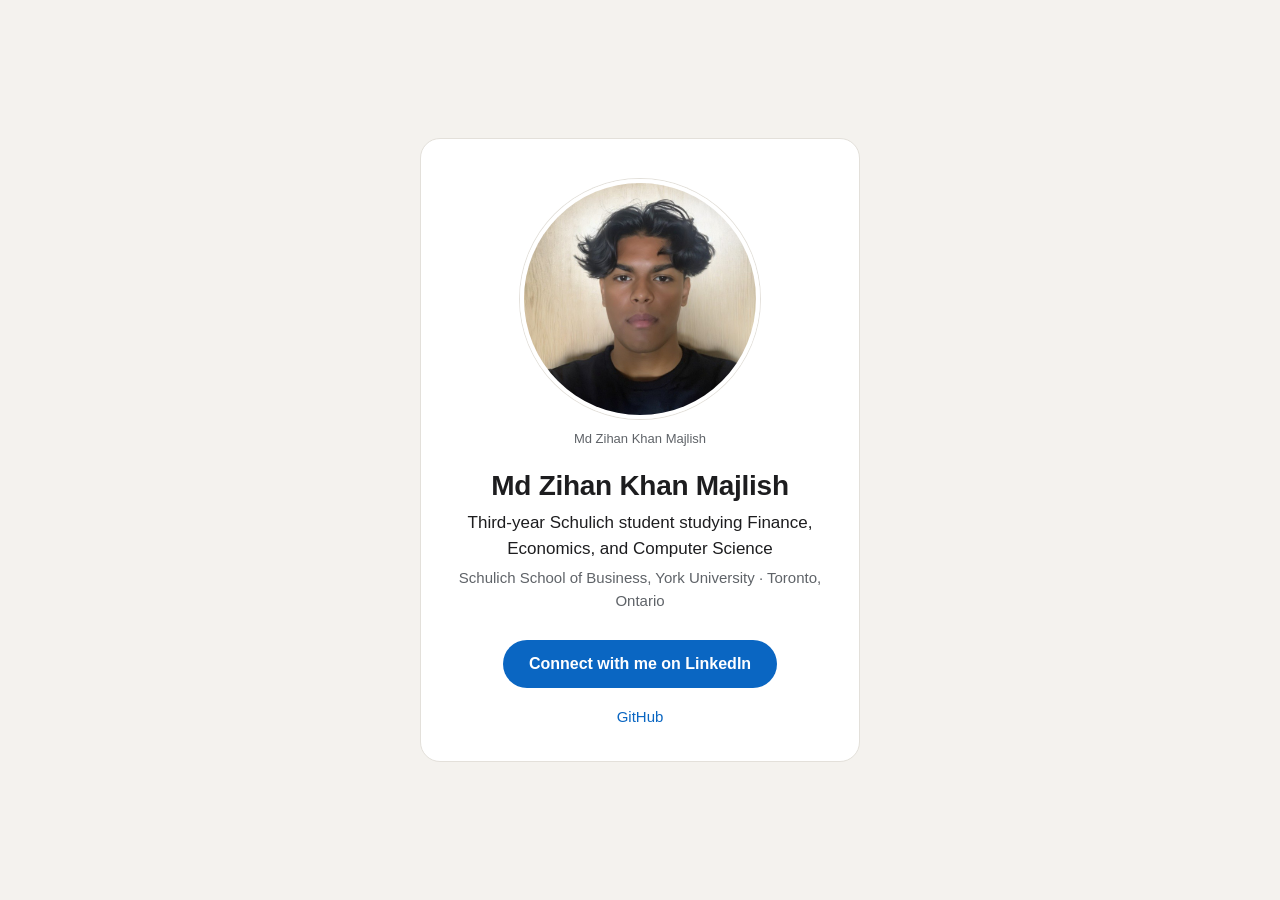
==== commit 04de4d87: "Take the portfolio offline for now and restore the profile page The full portfolio build stays on th" ====
--- a/index.html
+++ b/index.html
@@ -1,6 +1,180 @@
-<!DOCTYPE html><!--Kyz6H8yToN4Xfm3aJcjWT--><html lang="en"><head><meta charSet="utf-8"/><meta name="viewport" content="width=device-width, initial-scale=1"/><link rel="preload" href="/_next/static/media/797e433ab948586e-s.p.29207c2f.woff2" as="font" crossorigin="" type="font/woff2"/><link rel="preload" href="/_next/static/media/FAST%20BLAZE-s.p.763058cf.woff2" as="font" crossorigin="" type="font/woff2"/><link rel="preload" href="/_next/static/media/FrederickatheGreat_Regular-s.p.d6b9bde6.woff2" as="font" crossorigin="" type="font/woff2"/><link rel="preload" href="/_next/static/media/KatieRoze-s.p.977b3567.woff2" as="font" crossorigin="" type="font/woff2"/><link rel="preload" href="/_next/static/media/MochibopBold_Demo-s.p.36e8cce3.woff2" as="font" crossorigin="" type="font/woff2"/><link rel="preload" href="/_next/static/media/WeddingdayPersonalUseRegular_1Gvo0-s.p.cc1d2c66.ttf" as="font" crossorigin="" type="font/ttf"/><link rel="preload" href="/_next/static/media/caa3a2e1cccd8315-s.p.3b6cae6d.woff2" as="font" crossorigin="" type="font/woff2"/><link rel="preload" href="/_next/static/media/de161955856a921d-s.p.25da2b95.woff2" as="font" crossorigin="" type="font/woff2"/><link rel="preload" href="/landing/images/white_paper.webp" as="image" fetchPriority="high"/><link rel="preload" href="/landing/images/painted_bg.webp" as="image" fetchPriority="high"/><link rel="preload" href="/images/ball_spin.webp" as="image" fetchPriority="high"/><link rel="preload" as="image" href="/quality/images/sticky_quality_outline_1.webp"/><link rel="preload" as="image" href="/quality/images/sticky_quality_outline_2.webp"/><link rel="stylesheet" href="/_next/static/chunks/6429700dc9db60f1.css" data-precedence="next"/><link rel="stylesheet" href="/_next/static/chunks/bed2647878a147df.css" data-precedence="next"/><link rel="preload" as="script" fetchPriority="low" href="/_next/static/chunks/f6c800f96ec607dc.js"/><script src="/_next/static/chunks/5777bc08048e2edc.js" async=""></script><script src="/_next/static/chunks/30ea11065999f7ac.js" async=""></script><script src="/_next/static/chunks/3f2fd4ae42e3b426.js" async=""></script><script src="/_next/static/chunks/turbopack-e9933538ffff7083.js" async=""></script><script src="/_next/static/chunks/0f3b82e3ae01884b.js" async=""></script><script src="/_next/static/chunks/1135d861bb6297ea.js" async=""></script><script src="/_next/static/chunks/ff1a16fafef87110.js" async=""></script><script src="/_next/static/chunks/7340adf74ff47ec0.js" async=""></script><script src="/_next/static/chunks/482a6bb5e1764693.js" async=""></script><script src="/_next/static/chunks/4984599ea6ef4129.js" async=""></script><link rel="me" href="https://www.linkedin.com/in/mdzihankhanmajlish/"/><link rel="me" href="https://github.com/mzkmajlish"/><link rel="preload" href="/landing/images/white_paper.webp" as="image" fetchPriority="high"/><link rel="preload" href="/landing/images/painted_bg.webp" as="image" fetchPriority="high"/><link rel="preload" href="/images/ball_spin.webp" as="image" fetchPriority="high"/><meta name="next-size-adjust" content=""/><title>Md Zihan Khan Majlish | Schulich Finance, Economics and Computer Science</title><meta name="description" content="Md Zihan Khan Majlish (Zihan Khan Majlish) is a third-year Schulich School of Business student at York University in Toronto, studying Finance, Economics, and Computer Science. Experience, projects, resume and references."/><link rel="author" href="https://mzkmajlish.github.io"/><meta name="author" content="Md Zihan Khan Majlish"/><meta name="creator" content="Md Zihan Khan Majlish"/><meta name="robots" content="index, follow, max-image-preview:large"/><meta name="profile:first_name" content="Md Zihan"/><meta name="profile:last_name" content="Khan Majlish"/><link rel="canonical" href="https://mzkmajlish.github.io/"/><meta name="google-site-verification" content="CwUUV3-yl5QJTjKk9acUYIVPfUnEMBBv4Ml5v2QpT0E"/><meta property="og:title" content="Md Zihan Khan Majlish"/><meta property="og:description" content="Third-year Schulich student studying Finance, Economics, and Computer Science."/><meta property="og:url" content="https://mzkmajlish.github.io/"/><meta property="og:site_name" content="Md Zihan Khan Majlish"/><meta property="og:image" content="https://mzkmajlish.github.io/md-zihan-khan-majlish.jpg"/><meta property="og:image:width" content="800"/><meta property="og:image:height" content="800"/><meta property="og:image:alt" content="Md Zihan Khan Majlish"/><meta property="og:type" content="profile"/><meta property="profile:first_name" content="Md Zihan"/><meta property="profile:last_name" content="Khan Majlish"/><meta name="twitter:card" content="summary_large_image"/><meta name="twitter:title" content="Md Zihan Khan Majlish"/><meta name="twitter:description" content="Third-year Schulich student studying Finance, Economics, and Computer Science."/><meta name="twitter:image" content="https://mzkmajlish.github.io/md-zihan-khan-majlish.jpg"/><meta name="twitter:image:alt" content="Md Zihan Khan Majlish"/><link rel="icon" href="/favicon.ico?favicon.762b667a.ico" sizes="256x256" type="image/x-icon"/><link rel="icon" href="/icon.png?icon.fad15734.png" sizes="512x512" type="image/png"/><script type="application/ld+json">{"@context":"https://schema.org","@type":"ProfilePage","url":"https://mzkmajlish.github.io/","name":"Md Zihan Khan Majlish","dateModified":"2026-10-11","primaryImageOfPage":{"@id":"https://mzkmajlish.github.io/#photo"},"mainEntity":{"@type":"Person","@id":"https://mzkmajlish.github.io/#person","name":"Md Zihan Khan Majlish","alternateName":["Zihan Khan Majlish","Md Zihan","Zihan Khan","Zihan Majlish"],"givenName":"Md Zihan","familyName":"Khan Majlish","url":"https://mzkmajlish.github.io/","image":{"@type":"ImageObject","@id":"https://mzkmajlish.github.io/#photo","url":"https://mzkmajlish.github.io/md-zihan-khan-majlish.jpg","contentUrl":"https://mzkmajlish.github.io/md-zihan-khan-majlish.jpg","width":800,"height":800,"caption":"Md Zihan Khan Majlish","creator":{"@type":"Person","name":"Md Zihan Khan Majlish"},"creditText":"Md Zihan Khan Majlish","copyrightNotice":"Md Zihan Khan Majlish"},"description":"Third-year Schulich School of Business student at York University studying Finance, Economics, and Computer Science.","affiliation":{"@type":"CollegeOrUniversity","name":"Schulich School of Business, York University","url":"https://schulich.yorku.ca/"},"address":{"@type":"PostalAddress","addressLocality":"Toronto","addressRegion":"ON","addressCountry":"CA"},"knowsLanguage":["English","French","Bengali","Hindi","Urdu"],"sameAs":["https://www.linkedin.com/in/mdzihankhanmajlish/","https://github.com/mzkmajlish"]}}</script><script>
-              (function() {
-                var isSafari = /^((?!chrome|android).)*safari/i.test(navigator.userAgent);
-                document.documentElement.classList.add(isSafari ? 'is-safari' : 'is-not-safari');
-              })();
-            </script><script src="/_next/static/chunks/a6dad97d9634a72d.js" noModule=""></script></head><body class="geist_a71539c9-module__T19VSG__variable geist_mono_8d43a2aa-module__8Li5zG__variable antialiased"><div hidden=""><!--$--><!--/$--></div><nav class="fixed top-5 left-1/2 -translate-x-1/2 md:left-5 md:translate-x-0 z-[10000] pointer-events-none transition-transform duration-700 ease-in-out -translate-y-20"><nav aria-label="Main" data-orientation="horizontal" dir="ltr" class="relative z-[1] flex justify-start pointer-events-none"><div style="position:relative"><ul data-orientation="horizontal" class="center m-0 flex max-w-[94vw] flex-wrap justify-center list-none rounded-[8px] border-2 border-[#2c1810]/60 bg-[#f7f2e4] p-1 shadow-[2px_3px_0_rgba(44,24,16,0.3)] frederickafont_d3ce47f8-module__MN5uzG__className" dir="ltr"><li><button class="text-[#2c1810] hover:bg-[#2c1810]/10 block select-none rounded-[4px] px-1.5 md:px-3 py-2 mx-0 md:mx-0.5 text-[11px] min-[431px]:text-[13px] md:text-[15px] tracking-wide leading-none no-underline outline-none transition-colors duration-200 cursor-pointer bg-[#2c1810]/15 whitespace-nowrap"><span class="md:hidden">MZ</span><span class="hidden md:inline">Md Zihan Khan Majlish</span></button></li><li><button class="text-[#2c1810] hover:bg-[#2c1810]/10 block select-none rounded-[4px] px-1.5 md:px-3 py-2 mx-0 md:mx-0.5 text-[11px] min-[431px]:text-[13px] md:text-[15px] tracking-wide leading-none no-underline outline-none transition-colors duration-200 cursor-pointer ">About</button></li><li><button class="text-[#2c1810] hover:bg-[#2c1810]/10 block select-none rounded-[4px] px-1.5 md:px-3 py-2 mx-0 md:mx-0.5 text-[11px] min-[431px]:text-[13px] md:text-[15px] tracking-wide leading-none no-underline outline-none transition-colors duration-200 cursor-pointer "><span class="md:hidden">Work</span><span class="hidden md:inline">Experience</span></button></li><li><button class="text-[#2c1810] hover:bg-[#2c1810]/10 block select-none rounded-[4px] px-1.5 md:px-3 py-2 mx-0 md:mx-0.5 text-[11px] min-[431px]:text-[13px] md:text-[15px] tracking-wide leading-none no-underline outline-none transition-colors duration-200 cursor-pointer ">Projects</button></li><li><button class="text-[#2c1810] hover:bg-[#2c1810]/10 block select-none rounded-[4px] px-1.5 md:px-3 py-2 mx-0 md:mx-0.5 text-[11px] min-[431px]:text-[13px] md:text-[15px] tracking-wide leading-none no-underline outline-none transition-colors duration-200 cursor-pointer ">Resume</button></li><li><button class="text-[#2c1810] hover:bg-[#2c1810]/10 block select-none rounded-[4px] px-1.5 md:px-3 py-2 mx-0 md:mx-0.5 text-[11px] min-[431px]:text-[13px] md:text-[15px] tracking-wide leading-none no-underline outline-none transition-colors duration-200 cursor-pointer "><span class="md:hidden">Awards</span><span class="hidden md:inline">Achievements</span></button></li><li><button class="text-[#2c1810] hover:bg-[#2c1810]/10 block select-none rounded-[4px] px-1.5 md:px-3 py-2 mx-0 md:mx-0.5 text-[11px] min-[431px]:text-[13px] md:text-[15px] tracking-wide leading-none no-underline outline-none transition-colors duration-200 cursor-pointer "><span class="md:hidden">Refs</span><span class="hidden md:inline">References</span></button></li></ul></div></nav></nav><div class="fixed inset-0 z-[20001] "><svg width="100%" height="100%" xmlns="http://www.w3.org/2000/svg" class="absolute inset-0 w-full h-full" style="will-change:transform, filter;transform:translateZ(0);z-index:2"><defs><filter id="inkNoiseReveal" x="-20%" y="-20%" width="140%" height="140%"><feTurbulence type="fractalNoise" baseFrequency="0.01" numOctaves="3" result="noise"></feTurbulence><feDisplacementMap in="SourceGraphic" in2="noise" scale="200" xChannelSelector="R" yChannelSelector="G"><animate attributeName="scale" values="200;490" dur="3.5s" begin="indefinite" calcMode="spline" keySplines="0.2 0.8 0.3 1" fill="freeze"></animate></feDisplacementMap></filter><mask id="inkMaskReveal"><rect x="0" y="0" width="100%" height="100%" fill="white"></rect><rect x="50%" y="50%" width="0%" height="0%" fill="black" filter="url(#inkNoiseReveal)"><animate attributeName="x" values="50%;-25%" dur="3.5s" begin="indefinite" calcMode="spline" keySplines="0.2 0.8 0.3 1" fill="freeze"></animate><animate attributeName="y" values="50%;-25%" dur="3.5s" begin="indefinite" calcMode="spline" keySplines="0.2 0.8 0.3 1" fill="freeze"></animate><animate attributeName="width" values="0%;150%" dur="3.5s" begin="indefinite" calcMode="spline" keySplines="0.2 0.8 0.3 1" fill="freeze"></animate><animate attributeName="height" values="0%;150%" dur="3.5s" begin="indefinite" calcMode="spline" keySplines="0.2 0.8 0.3 1" fill="freeze"></animate></rect></mask></defs><image href="/landing/images/white_paper.webp" width="100%" height="100%" preserveAspectRatio="xMidYMid slice" mask="url(#inkMaskReveal)"></image><foreignObject x="0" y="0" width="100%" height="100%" mask="url(#inkMaskReveal)"><div style="width:100%;height:100%;min-height:100vh;display:flex;align-items:center;justify-content:center"><div class="absolute inset-0 flex items-center justify-center"><div class="flex flex-col items-center gap-4"><div style="width:256px;height:256px"><img alt="Loading" width="256" height="256" decoding="async" data-nimg="1" class="w-full h-full" style="color:transparent" src="/images/ball_spin.webp"/></div><p class="text-5xl md:text-7xl text-center tracking-wider text-stroke-white text-[#2c1810] frederickafont_d3ce47f8-module__MN5uzG__className">Loading<span class="loading-dot-1">.</span><span class="loading-dot-2">.</span><span class="loading-dot-3">.</span></p></div></div></div></foreignObject></svg></div><div class="fixed inset-0 pointer-events-none opacity-0 -z-50" aria-hidden="true"><svg width="100%" height="100%" xmlns="http://www.w3.org/2000/svg" class="absolute inset-0 w-full h-full z-[51]" style="will-change:transform, filter;transform:translateZ(0)"><defs><filter id="bgFilter" x="-20%" y="-20%" width="140%" height="140%"><feTurbulence type="fractalNoise" baseFrequency="0.01" numOctaves="3" result="noise"></feTurbulence><feDisplacementMap in="SourceGraphic" in2="noise" scale="200" xChannelSelector="R" yChannelSelector="G"><animate attributeName="scale" values="200;490" dur="3s" begin="indefinite" calcMode="spline" keySplines="0.2 0.8 0.3 1" fill="freeze"></animate></feDisplacementMap></filter><mask id="bgMask"><rect x="0" y="0" width="100%" height="100%" fill="white"></rect><rect x="50%" y="50%" width="0%" height="0%" fill="black" filter="url(#bgFilter)"><animate attributeName="x" values="50%;6.5%" dur="3s" begin="indefinite" calcMode="spline" keySplines="0.2 0.8 0.3 1" fill="freeze"></animate><animate attributeName="y" values="50%;4%" dur="3s" begin="indefinite" calcMode="spline" keySplines="0.2 0.8 0.3 1" fill="freeze"></animate><animate attributeName="width" values="0%;87%" dur="3s" begin="indefinite" calcMode="spline" keySplines="0.2 0.8 0.3 1" fill="freeze"></animate><animate attributeName="height" values="0%;95%" dur="3s" begin="indefinite" calcMode="spline" keySplines="0.2 0.8 0.3 1" fill="freeze"></animate></rect></mask></defs><image href="/landing/images/white_paper.webp" width="100%" height="100%" preserveAspectRatio="xMidYMid slice" mask="url(#bgMask)"></image></svg></div><div class="fixed inset-0 z-[20000] flex items-center justify-center p-4 lg:p-8 overflow-visible"><div class="absolute inset-0 z-0"><img alt="paper background" decoding="async" data-nimg="fill" class="object-cover" style="position:absolute;height:100%;width:100%;left:0;top:0;right:0;bottom:0;color:transparent" src="/landing/images/white_paper.webp"/></div><div class="fixed right-[15%] lg:right-[30%] -top-16 lg:-top-8 w-16 h-16 z-[203] pointer-events-none opacity-0 [transform:rotate(15deg)_scale(2.5)] lg:[transform:rotate(15deg)_scale(2.5)]"><img alt="" loading="lazy" width="64" height="64" decoding="async" data-nimg="1" class="w-full h-full object-contain" style="color:transparent" src="/quality/images/paper_clip_outline_1.webp"/></div><div class="fixed left-[15%] lg:left-[30%] -top-14 lg:-top-6 w-16 h-16 z-[204] pointer-events-none opacity-0 [transform:rotate(-15deg)_scale(2.5)] lg:[transform:rotate(-15deg)_scale(2.5)]"><img alt="" loading="lazy" width="64" height="64" decoding="async" data-nimg="1" class="w-full h-full object-contain" style="color:transparent" src="/quality/images/paper_clip_outline_2.webp"/></div><div class="fixed left-1/2 -translate-x-1/2 -top-12 lg:-top-2 w-16 h-16 z-[205] pointer-events-none opacity-0 [transform:rotate(180deg)_scale(2.5)_scaleX(-1)] lg:[transform:rotate(180deg)_scale(2.5)_scaleX(-1)]"><img alt="" loading="lazy" width="64" height="64" decoding="async" data-nimg="1" class="w-full h-full object-contain" style="color:transparent" src="/quality/images/paper_clip_outline_3.webp"/></div><div class="fixed left-0 top-0 h-screen opacity-0 overflow-visible pointer-events-none z-[50] -ml-80 md:-ml-0 md:left-[-20vw] lg:left-[-5%] -mt-5 will-change-[opacity]"><img alt="Md Zihan Khan Majlish" loading="lazy" width="924" height="1206" decoding="async" data-nimg="1" class="h-full w-auto object-contain brightness-[1.05] saturate-[1.15] contrast-[1.05]" style="color:transparent" src="/quality/images/selfie_outline_v3.webp"/><div class="absolute top-[20%] left-[50%] w-20 h-20 z-[200] pointer-events-none [transform:translate(-220px,150px)_rotate(0deg)_scale(1.4)] lg:[transform:translate(-220px,150px)_rotate(0deg)_scale(1.8)]"><img alt="" loading="lazy" width="80" height="80" decoding="async" data-nimg="1" class="w-full h-full object-contain" style="color:transparent" src="/quality/images/pin_outline_1.webp"/></div><div class="absolute top-[0%] left-[15%] w-20 h-20 z-[200] pointer-events-none [transform:translate(50px,0px)_rotate(45deg)_scale(1.4)] lg:[transform:translate(100px,0px)_rotate(-55deg)_scale(2.0)]"><img alt="" loading="lazy" width="80" height="80" decoding="async" data-nimg="1" class="w-full h-full object-contain" style="color:transparent" src="/quality/images/clip_3_outline.webp"/></div></div><div class="fixed left-[0.5%] lg:left-0 bottom-15 lg:bottom-0 h-[18vh] lg:h-[30vh] opacity-0 overflow-visible z-[200] ml-2 mb-2 will-change-transform"><a href="https://schulich.yorku.ca" target="_blank" rel="noopener noreferrer" class="block h-full w-full group cursor-pointer" aria-label="Schulich School of Business, York University"><div class="relative h-full w-full transition-transform duration-300 ease-out group-hover:scale-110 -rotate-[10deg]"><img alt="Schulich School of Business" loading="lazy" width="800" height="800" decoding="async" data-nimg="1" class="h-full w-auto object-contain brightness-105 saturate-[1.05]" style="color:transparent" src="/quality/images/schulich_badge_wc.webp"/><div class="absolute top-[10%] left-[80%] w-20 h-20 z-[200] pointer-events-none [transform:translate(-20px,-30px)_rotate(85deg)_scale(0.8)] lg:[transform:translate(-20px,-30px)_rotate(85deg)_scale(1)]"><img alt="" loading="lazy" width="80" height="80" decoding="async" data-nimg="1" class="w-full h-full object-contain" style="color:transparent" src="/quality/images/pin_outline_3.webp"/></div></div></a></div><div class="fixed right-0 top-[16vh] h-[70vh] lg:top-[20vh] lg:h-[72vh] opacity-0 overflow-visible pointer-events-none z-[50] -mr-60 md:-mr-0 md:right-[-16vw] lg:right-[1%] -mt-5 will-change-[opacity]"><img alt="World Cup 2026" loading="lazy" width="840" height="960" decoding="async" data-nimg="1" class="h-full w-auto object-contain rotate-[-8deg] brightness-[1.05] saturate-[1.05]" style="color:transparent" src="/quality/images/worldcup_outline_v4.webp"/><div class="absolute top-[20%] right-[50%] w-20 h-20 z-[201] pointer-events-none [transform:translate(-50px,-150px)_rotate(-40deg)_scale(1.4)] lg:[transform:translate(-50px,-150px)_rotate(-40deg)_scale(1.8)]"><img alt="" loading="lazy" width="80" height="80" decoding="async" data-nimg="1" class="w-full h-full object-contain" style="color:transparent" src="/quality/images/pin_outline_2.webp"/></div><div class="absolute top-[5%] right-[40%] w-20 h-20 z-[201] pointer-events-none [transform:translate(50px,50px)_rotate(60deg)_scale(1.4)] lg:[transform:translate(170px,80px)_rotate(-130deg)_scale(2.0)]"><img alt="" loading="lazy" width="80" height="80" decoding="async" data-nimg="1" class="w-full h-full object-contain" style="color:transparent" src="/quality/images/clip_4_outline.webp"/></div></div><div class="fixed -right-4 top-[40vh] lg:top-[50vh] w-16 h-16 z-[203] pointer-events-none opacity-0 [transform:rotate(-80deg)_scale(2)] lg:[transform:rotate(-80deg)_scale(2.0)]"><img alt="" loading="lazy" width="64" height="64" decoding="async" data-nimg="1" class="w-full h-full object-contain" style="color:transparent" src="/quality/images/paper_clip_outline_5.webp"/></div><div class="fixed -right-2 top-[50vh] lg:top-[60vh] w-16 h-16 z-[203] pointer-events-none opacity-0 [transform:rotate(-80deg)_scale(2.4)] lg:[transform:rotate(-80deg)_scale(2.5)]"><img alt="" loading="lazy" width="64" height="64" decoding="async" data-nimg="1" class="w-full h-full object-contain" style="color:transparent" src="/quality/images/paper_clip_outline_7.webp"/></div><div class="relative flex flex-col items-center justify-center gap-16 lg:gap-16 w-full max-w-6xl mx-auto z-[100] will-change-auto"><div class="text-center space-y-2 opacity-0 relative -mt-15 lg:mt-0 z-[300]"><h2 class="text-4xl md:text-6xl lg:text-7xl text-center tracking-wider md:text-stroke-white text-stroke-white-sm drop-shadow-lg relative whitespace-nowrap text-[#2c1810] frederickafont_d3ce47f8-module__MN5uzG__className">Choose Your Journey</h2><p class="text-lg md:text-xl lg:text-xl text-center tracking-wider text-stroke-white-xs drop-shadow-lg relative opacity-0 text-[#2c1810] frederickafont_d3ce47f8-module__MN5uzG__className">Every Page a New World</p></div><div class="flex flex-col md:flex-row gap-6 md:gap-8 items-start justify-center px-4 md:px-8 overflow-visible z-[100]"><div class="relative group cursor-pointer opacity-0 overflow-visible -mt-18 order-2 md:order-1 z-20 md:z-20 will-change-[opacity]"><div class="relative w-[280px] h-[280px] md:w-[360px] md:h-[360px] lg:w-[420px] lg:h-[420px] rotate-[1deg] hover:scale-105 hover:rotate-0 transition-all duration-300 ease-out overflow-visible will-change-transform"><img alt="Cinematic" width="420" height="420" decoding="async" data-nimg="1" class="overflow-visible absolute inset-0 w-full h-full object-cover brightness-[1.05] saturate-[1.2] contrast-[1.05]" style="color:transparent" src="/quality/images/sticky_quality_outline_1.webp"/><div class="absolute inset-0 flex flex-col items-center justify-center px-6 md:px-10 py-10 md:py-16 text-gray-800 frederickafont_d3ce47f8-module__MN5uzG__className leading-relaxed pointer-events-none z-10"><div class="text-2xl md:text-[2.4rem] lg:text-[3.5rem] font-bold mb-3 md:mb-6 tracking-wider md:text-stroke-white text-stroke-white-sm drop-shadow-lg text-[#2c1810] whitespace-nowrap">Cinematic</div><div class="text-base md:text-lg lg:text-lg text-center space-y-1 md:space-y-2 tracking-wider text-stroke-white-xs drop-shadow-lg text-[#2c1810]"><div>Video &amp; Animations</div><div>Rich Visuals</div><div>Best on a Fast Device</div></div></div><div class="absolute -bottom-4 -left-4 w-20 h-20 z-[206] pointer-events-none [transform:translate(10px,40px)_rotate(35deg)_scale(1.6)] md:[transform:translate(10px,40px)_rotate(35deg)_scale(1.9)] lg:[transform:translate(10px,40px)_rotate(35deg)_scale(2.2)]"><img alt="" loading="lazy" width="80" height="80" decoding="async" data-nimg="1" class="w-full h-full object-contain" style="color:transparent" src="/quality/images/clip_1_outline.webp"/></div><div class="absolute -top-10 md:-top-4 -right-8 md:-right-4 w-16 h-16 z-[206] pointer-events-none [transform:translate(-30px,60px)_rotate(-140deg)_scale(1.5)] md:[transform:translate(-30px,60px)_rotate(-140deg)_scale(1.75)] lg:[transform:translate(-30px,60px)_rotate(-140deg)_scale(2.0)]"><img alt="" loading="lazy" width="64" height="64" decoding="async" data-nimg="1" class="w-full h-full object-contain" style="color:transparent" src="/quality/images/paper_clip_outline_4.webp"/></div></div></div><div class="relative group cursor-pointer opacity-0 overflow-visible -mt-12 order-1 md:order-2 z-10 md:z-10 will-change-[opacity]"><div class="relative w-[280px] h-[280px] md:w-[360px] md:h-[360px] lg:w-[420px] lg:h-[420px] -rotate-[1deg] hover:scale-105 hover:rotate-0 transition-all duration-300 ease-out overflow-visible will-change-transform"><img alt="Lite" width="420" height="420" decoding="async" data-nimg="1" class="overflow-visible absolute inset-0 w-full h-full object-cover brightness-[1.05] saturate-[1.2] contrast-[1.05]" style="color:transparent" src="/quality/images/sticky_quality_outline_2.webp"/><div class="absolute inset-0 flex flex-col items-center justify-center px-6 md:px-10 py-10 md:py-16 text-gray-800 frederickafont_d3ce47f8-module__MN5uzG__className leading-relaxed pointer-events-none z-10"><div class="text-2xl md:text-[2.4rem] lg:text-[3.5rem] font-bold mb-3 md:mb-6 tracking-wider md:text-stroke-white text-stroke-white-sm drop-shadow-lg text-[#2c1810] whitespace-nowrap">Lite</div><div class="text-base md:text-lg lg:text-lg text-center space-y-1 md:space-y-2 tracking-wider text-stroke-white-xs drop-shadow-lg text-[#2c1810]"><div>Static Images</div><div>Loads Instantly</div><div>Runs on Anything</div></div></div><div class="absolute -bottom-4 -left-4 w-20 h-20 z-[202] pointer-events-none [transform:translate(220px,-30px)_rotate(130deg)_scale(1.3)] md:[transform:translate(280px,-35px)_rotate(130deg)_scale(1.6)] lg:[transform:translate(350px,-40px)_rotate(130deg)_scale(2.0)]"><img alt="" loading="lazy" width="80" height="80" decoding="async" data-nimg="1" class="w-full h-full object-contain" style="color:transparent" src="/quality/images/clip_2_outline.webp"/></div><div class="absolute -top-4 -left-4 w-16 h-16 z-[202] pointer-events-none [transform:translate(30px,30px)_rotate(35deg)_scale(1.8)] md:[transform:translate(45px,40px)_rotate(35deg)_scale(2.1)] lg:[transform:translate(60px,50px)_rotate(35deg)_scale(2.4)]"><img alt="" loading="lazy" width="64" height="64" decoding="async" data-nimg="1" class="w-full h-full object-contain" style="color:transparent" src="/quality/images/paper_clip_outline_6.webp"/></div></div></div></div></div><div class="fixed bottom-6 md:bottom-8 left-0 right-0 z-[300] flex items-center px-4"><div class="flex-1"></div><div class="flex items-center justify-center opacity-0"><p class="text-sm md:text-base lg:text-base text-center max-w-[90%] md:max-w-md lg:max-w-2xl tracking-wider text-stroke-white-xs drop-shadow-lg font-bold text-[#2c1810] frederickafont_d3ce47f8-module__MN5uzG__className">Don&#x27;t worry, you can always change this later by returning to the landing page</p></div><div class="flex-1 flex justify-end"><div class="flex flex-row gap-4 opacity-0"><a href="https://github.com/mzkmajlish" target="_blank" rel="noopener noreferrer" aria-label="GitHub" class="relative w-14 h-14 bg-white/80 rounded-lg p-2 border-2 border-gray-800 hover:scale-110 transition-transform duration-200 will-change-transform"><img alt="GitHub" loading="lazy" decoding="async" data-nimg="fill" class="object-contain p-1" style="position:absolute;height:100%;width:100%;left:0;top:0;right:0;bottom:0;color:transparent" src="/about/images/github.webp"/></a><a href="https://www.linkedin.com/in/mdzihankhanmajlish" target="_blank" rel="noopener noreferrer" aria-label="LinkedIn" class="relative w-14 h-14 bg-white/80 rounded-lg p-2 border-2 border-gray-800 hover:scale-110 transition-transform duration-200 will-change-transform"><img alt="LinkedIn" loading="lazy" decoding="async" data-nimg="fill" class="object-contain p-1" style="position:absolute;height:100%;width:100%;left:0;top:0;right:0;bottom:0;color:transparent" src="/about/images/linkedln.webp"/></a><a href="mailto:mzkmajlish@gmail.com" target="_blank" rel="noopener noreferrer" aria-label="Email" class="relative w-14 h-14 bg-white/80 rounded-lg p-2 border-2 border-gray-800 hover:scale-110 transition-transform duration-200 will-change-transform"><img alt="Email" loading="lazy" decoding="async" data-nimg="fill" class="object-contain p-1" style="position:absolute;height:100%;width:100%;left:0;top:0;right:0;bottom:0;color:transparent" src="/about/images/gmail.webp"/></a></div></div></div></div><div class="fixed inset-0 pointer-events-none opacity-0" aria-hidden="true"><svg width="100%" height="100%" xmlns="http://www.w3.org/2000/svg" class="absolute inset-0 w-full h-full z-[51]" style="will-change:transform, filter;transform:translateZ(0)"><defs><filter id="bgFilter" x="-20%" y="-20%" width="140%" height="140%"><feTurbulence type="fractalNoise" baseFrequency="0.01" numOctaves="3" result="noise"></feTurbulence><feDisplacementMap in="SourceGraphic" in2="noise" scale="200" xChannelSelector="R" yChannelSelector="G"><animate attributeName="scale" values="200;490" dur="3s" begin="indefinite" calcMode="spline" keySplines="0.2 0.8 0.3 1" fill="freeze"></animate></feDisplacementMap></filter><mask id="bgMask"><rect x="0" y="0" width="100%" height="100%" fill="white"></rect><rect x="50%" y="50%" width="0%" height="0%" fill="black" filter="url(#bgFilter)"><animate attributeName="x" values="50%;6.5%" dur="3s" begin="indefinite" calcMode="spline" keySplines="0.2 0.8 0.3 1" fill="freeze"></animate><animate attributeName="y" values="50%;4%" dur="3s" begin="indefinite" calcMode="spline" keySplines="0.2 0.8 0.3 1" fill="freeze"></animate><animate attributeName="width" values="0%;87%" dur="3s" begin="indefinite" calcMode="spline" keySplines="0.2 0.8 0.3 1" fill="freeze"></animate><animate attributeName="height" values="0%;95%" dur="3s" begin="indefinite" calcMode="spline" keySplines="0.2 0.8 0.3 1" fill="freeze"></animate></rect></mask></defs><image href="/landing/images/white_paper.webp" width="100%" height="100%" preserveAspectRatio="xMidYMid slice" mask="url(#bgMask)"></image></svg></div><!--$--><!--/$--><script src="/_next/static/chunks/f6c800f96ec607dc.js" id="_R_" async=""></script><script>(self.__next_f=self.__next_f||[]).push([0])</script><script>self.__next_f.push([1,"1:\"$Sreact.fragment\"\n3:I[29663,[\"/_next/static/chunks/0f3b82e3ae01884b.js\",\"/_next/static/chunks/1135d861bb6297ea.js\"],\"PerformanceModeProvider\"]\n4:I[3392,[\"/_next/static/chunks/0f3b82e3ae01884b.js\",\"/_next/static/chunks/1135d861bb6297ea.js\"],\"PageTransition\"]\n5:I[66882,[\"/_next/static/chunks/0f3b82e3ae01884b.js\",\"/_next/static/chunks/1135d861bb6297ea.js\"],\"default\"]\n6:I[39756,[\"/_next/static/chunks/ff1a16fafef87110.js\",\"/_next/static/chunks/7340adf74ff47ec0.js\"],\"default\"]\n7:I[37457,[\"/_next/static/chunks/ff1a16fafef87110.js\",\"/_next/static/chunks/7340adf74ff47ec0.js\"],\"default\"]\nc:I[68027,[],\"default\"]\n:HL[\"/_next/static/chunks/6429700dc9db60f1.css\",\"style\"]\n:HL[\"/_next/static/chunks/bed2647878a147df.css\",\"style\"]\n:HL[\"/_next/static/media/797e433ab948586e-s.p.29207c2f.woff2\",\"font\",{\"crossOrigin\":\"\",\"type\":\"font/woff2\"}]\n:HL[\"/_next/static/media/FAST%20BLAZE-s.p.763058cf.woff2\",\"font\",{\"crossOrigin\":\"\",\"type\":\"font/woff2\"}]\n:HL[\"/_next/static/media/FrederickatheGreat_Regular-s.p.d6b9bde6.woff2\",\"font\",{\"crossOrigin\":\"\",\"type\":\"font/woff2\"}]\n:HL[\"/_next/static/media/KatieRoze-s.p.977b3567.woff2\",\"font\",{\"crossOrigin\":\"\",\"type\":\"font/woff2\"}]\n:HL[\"/_next/static/media/MochibopBold_Demo-s.p.36e8cce3.woff2\",\"font\",{\"crossOrigin\":\"\",\"type\":\"font/woff2\"}]\n:HL[\"/_next/static/media/WeddingdayPersonalUseRegular_1Gvo0-s.p.cc1d2c66.ttf\",\"font\",{\"crossOrigin\":\"\",\"type\":\"font/ttf\"}]\n:HL[\"/_next/static/media/caa3a2e1cccd8315-s.p.3b6cae6d.woff2\",\"font\",{\"crossOrigin\":\"\",\"type\":\"font/woff2\"}]\n:HL[\"/_next/static/media/de161955856a921d-s.p.25da2b95.woff2\",\"font\",{\"crossOrigin\":\"\",\"type\":\"font/woff2\"}]\n:HL[\"/landing/images/white_paper.webp\",\"image\",{\"fetchPriority\":\"high\"}]\n:HL[\"/landing/images/painted_bg.webp\",\"image\",{\"fetchPriority\":\"high\"}]\n:HL[\"/images/ball_spin.webp\",\"image\",{\"fetchPriority\":\"high\"}]\n2:T598,"])</script><script>self.__next_f.push([1,"{\"@context\":\"https://schema.org\",\"@type\":\"ProfilePage\",\"url\":\"https://mzkmajlish.github.io/\",\"name\":\"Md Zihan Khan Majlish\",\"dateModified\":\"2026-10-11\",\"primaryImageOfPage\":{\"@id\":\"https://mzkmajlish.github.io/#photo\"},\"mainEntity\":{\"@type\":\"Person\",\"@id\":\"https://mzkmajlish.github.io/#person\",\"name\":\"Md Zihan Khan Majlish\",\"alternateName\":[\"Zihan Khan Majlish\",\"Md Zihan\",\"Zihan Khan\",\"Zihan Majlish\"],\"givenName\":\"Md Zihan\",\"familyName\":\"Khan Majlish\",\"url\":\"https://mzkmajlish.github.io/\",\"image\":{\"@type\":\"ImageObject\",\"@id\":\"https://mzkmajlish.github.io/#photo\",\"url\":\"https://mzkmajlish.github.io/md-zihan-khan-majlish.jpg\",\"contentUrl\":\"https://mzkmajlish.github.io/md-zihan-khan-majlish.jpg\",\"width\":800,\"height\":800,\"caption\":\"Md Zihan Khan Majlish\",\"creator\":{\"@type\":\"Person\",\"name\":\"Md Zihan Khan Majlish\"},\"creditText\":\"Md Zihan Khan Majlish\",\"copyrightNotice\":\"Md Zihan Khan Majlish\"},\"description\":\"Third-year Schulich School of Business student at York University studying Finance, Economics, and Computer Science.\",\"affiliation\":{\"@type\":\"CollegeOrUniversity\",\"name\":\"Schulich School of Business, York University\",\"url\":\"https://schulich.yorku.ca/\"},\"address\":{\"@type\":\"PostalAddress\",\"addressLocality\":\"Toronto\",\"addressRegion\":\"ON\",\"addressCountry\":\"CA\"},\"knowsLanguage\":[\"English\",\"French\",\"Bengali\",\"Hindi\",\"Urdu\"],\"sameAs\":[\"https://www.linkedin.com/in/mdzihankhanmajlish/\",\"https://github.com/mzkmajlish\"]}}"])</script><script>self.__next_f.push([1,"0:{\"P\":null,\"b\":\"Kyz6H8yToN4Xfm3aJcjWT\",\"c\":[\"\",\"\"],\"q\":\"\",\"i\":false,\"f\":[[[\"\",{\"children\":[\"__PAGE__\",{}]},\"$undefined\",\"$undefined\",true],[[\"$\",\"$1\",\"c\",{\"children\":[[[\"$\",\"link\",\"0\",{\"rel\":\"stylesheet\",\"href\":\"/_next/static/chunks/6429700dc9db60f1.css\",\"precedence\":\"next\",\"crossOrigin\":\"$undefined\",\"nonce\":\"$undefined\"}],[\"$\",\"link\",\"1\",{\"rel\":\"stylesheet\",\"href\":\"/_next/static/chunks/bed2647878a147df.css\",\"precedence\":\"next\",\"crossOrigin\":\"$undefined\",\"nonce\":\"$undefined\"}],[\"$\",\"script\",\"script-0\",{\"src\":\"/_next/static/chunks/0f3b82e3ae01884b.js\",\"async\":true,\"nonce\":\"$undefined\"}],[\"$\",\"script\",\"script-1\",{\"src\":\"/_next/static/chunks/1135d861bb6297ea.js\",\"async\":true,\"nonce\":\"$undefined\"}]],[\"$\",\"html\",null,{\"lang\":\"en\",\"suppressHydrationWarning\":true,\"children\":[[\"$\",\"head\",null,{\"children\":[[\"$\",\"link\",null,{\"rel\":\"me\",\"href\":\"https://www.linkedin.com/in/mdzihankhanmajlish/\"}],[\"$\",\"link\",null,{\"rel\":\"me\",\"href\":\"https://github.com/mzkmajlish\"}],[\"$\",\"script\",null,{\"type\":\"application/ld+json\",\"dangerouslySetInnerHTML\":{\"__html\":\"$2\"}}],[\"$\",\"link\",null,{\"rel\":\"preload\",\"href\":\"/landing/images/white_paper.webp\",\"as\":\"image\",\"fetchPriority\":\"high\"}],[\"$\",\"link\",null,{\"rel\":\"preload\",\"href\":\"/landing/images/painted_bg.webp\",\"as\":\"image\",\"fetchPriority\":\"high\"}],[\"$\",\"link\",null,{\"rel\":\"preload\",\"href\":\"/images/ball_spin.webp\",\"as\":\"image\",\"fetchPriority\":\"high\"}],[\"$\",\"script\",null,{\"dangerouslySetInnerHTML\":{\"__html\":\"\\n              (function() {\\n                var isSafari = /^((?!chrome|android).)*safari/i.test(navigator.userAgent);\\n                document.documentElement.classList.add(isSafari ? 'is-safari' : 'is-not-safari');\\n              })();\\n            \"}}]]}],[\"$\",\"body\",null,{\"className\":\"geist_a71539c9-module__T19VSG__variable geist_mono_8d43a2aa-module__8Li5zG__variable antialiased\",\"children\":[\"$\",\"$L3\",null,{\"children\":[\"$\",\"$L4\",null,{\"children\":[[\"$\",\"$L5\",null,{}],[\"$\",\"$L6\",null,{\"parallelRouterKey\":\"children\",\"error\":\"$undefined\",\"errorStyles\":\"$undefined\",\"errorScripts\":\"$undefined\",\"template\":[\"$\",\"$L7\",null,{}],\"templateStyles\":\"$undefined\",\"templateScripts\":\"$undefined\",\"notFound\":[[[\"$\",\"title\",null,{\"children\":\"404: This page could not be found.\"}],[\"$\",\"div\",null,{\"style\":{\"fontFamily\":\"system-ui,\\\"Segoe UI\\\",Roboto,Helvetica,Arial,sans-serif,\\\"Apple Color Emoji\\\",\\\"Segoe UI Emoji\\\"\",\"height\":\"100vh\",\"textAlign\":\"center\",\"display\":\"flex\",\"flexDirection\":\"column\",\"alignItems\":\"center\",\"justifyContent\":\"center\"},\"children\":[\"$\",\"div\",null,{\"children\":[[\"$\",\"style\",null,{\"dangerouslySetInnerHTML\":{\"__html\":\"body{color:#000;background:#fff;margin:0}.next-error-h1{border-right:1px solid rgba(0,0,0,.3)}@media (prefers-color-scheme:dark){body{color:#fff;background:#000}.next-error-h1{border-right:1px solid rgba(255,255,255,.3)}}\"}}],\"$L8\",\"$L9\"]}]}]],[]],\"forbidden\":\"$undefined\",\"unauthorized\":\"$undefined\"}]]}]}]}]]}]]}],{\"children\":[\"$La\",{},null,false,false]},null,false,false],\"$Lb\",false]],\"m\":\"$undefined\",\"G\":[\"$c\",[]],\"S\":true}\n"])</script><script>self.__next_f.push([1,"d:I[47257,[\"/_next/static/chunks/ff1a16fafef87110.js\",\"/_next/static/chunks/7340adf74ff47ec0.js\"],\"ClientPageRoot\"]\ne:I[31713,[\"/_next/static/chunks/0f3b82e3ae01884b.js\",\"/_next/static/chunks/1135d861bb6297ea.js\",\"/_next/static/chunks/482a6bb5e1764693.js\",\"/_next/static/chunks/4984599ea6ef4129.js\"],\"default\"]\n11:I[97367,[\"/_next/static/chunks/ff1a16fafef87110.js\",\"/_next/static/chunks/7340adf74ff47ec0.js\"],\"OutletBoundary\"]\n12:\"$Sreact.suspense\"\n14:I[97367,[\"/_next/static/chunks/ff1a16fafef87110.js\",\"/_next/static/chunks/7340adf74ff47ec0.js\"],\"ViewportBoundary\"]\n16:I[97367,[\"/_next/static/chunks/ff1a16fafef87110.js\",\"/_next/static/chunks/7340adf74ff47ec0.js\"],\"MetadataBoundary\"]\n8:[\"$\",\"h1\",null,{\"className\":\"next-error-h1\",\"style\":{\"display\":\"inline-block\",\"margin\":\"0 20px 0 0\",\"padding\":\"0 23px 0 0\",\"fontSize\":24,\"fontWeight\":500,\"verticalAlign\":\"top\",\"lineHeight\":\"49px\"},\"children\":404}]\n9:[\"$\",\"div\",null,{\"style\":{\"display\":\"inline-block\"},\"children\":[\"$\",\"h2\",null,{\"style\":{\"fontSize\":14,\"fontWeight\":400,\"lineHeight\":\"49px\",\"margin\":0},\"children\":\"This page could not be found.\"}]}]\na:[\"$\",\"$1\",\"c\",{\"children\":[[\"$\",\"$Ld\",null,{\"Component\":\"$e\",\"serverProvidedParams\":{\"searchParams\":{},\"params\":{},\"promises\":[\"$@f\",\"$@10\"]}}],[[\"$\",\"script\",\"script-0\",{\"src\":\"/_next/static/chunks/482a6bb5e1764693.js\",\"async\":true,\"nonce\":\"$undefined\"}],[\"$\",\"script\",\"script-1\",{\"src\":\"/_next/static/chunks/4984599ea6ef4129.js\",\"async\":true,\"nonce\":\"$undefined\"}]],[\"$\",\"$L11\",null,{\"children\":[\"$\",\"$12\",null,{\"name\":\"Next.MetadataOutlet\",\"children\":\"$@13\"}]}]]}]\nb:[\"$\",\"$1\",\"h\",{\"children\":[null,[\"$\",\"$L14\",null,{\"children\":\"$L15\"}],[\"$\",\"div\",null,{\"hidden\":true,\"children\":[\"$\",\"$L16\",null,{\"children\":[\"$\",\"$12\",null,{\"name\":\"Next.Metadata\",\"children\":\"$L17\"}]}]}],[\"$\",\"meta\",null,{\"name\":\"next-size-adjust\",\"content\":\"\"}]]}]\n"])</script><script>self.__next_f.push([1,"f:{}\n10:\"$a:props:children:0:props:serverProvidedParams:params\"\n"])</script><script>self.__next_f.push([1,"15:[[\"$\",\"meta\",\"0\",{\"charSet\":\"utf-8\"}],[\"$\",\"meta\",\"1\",{\"name\":\"viewport\",\"content\":\"width=device-width, initial-scale=1\"}]]\n"])</script><script>self.__next_f.push([1,"18:I[27201,[\"/_next/static/chunks/ff1a16fafef87110.js\",\"/_next/static/chunks/7340adf74ff47ec0.js\"],\"IconMark\"]\n13:null\n"])</script><script>self.__next_f.push([1,"17:[[\"$\",\"title\",\"0\",{\"children\":\"Md Zihan Khan Majlish | Schulich Finance, Economics and Computer Science\"}],[\"$\",\"meta\",\"1\",{\"name\":\"description\",\"content\":\"Md Zihan Khan Majlish (Zihan Khan Majlish) is a third-year Schulich School of Business student at York University in Toronto, studying Finance, Economics, and Computer Science. Experience, projects, resume and references.\"}],[\"$\",\"link\",\"2\",{\"rel\":\"author\",\"href\":\"https://mzkmajlish.github.io\"}],[\"$\",\"meta\",\"3\",{\"name\":\"author\",\"content\":\"Md Zihan Khan Majlish\"}],[\"$\",\"meta\",\"4\",{\"name\":\"creator\",\"content\":\"Md Zihan Khan Majlish\"}],[\"$\",\"meta\",\"5\",{\"name\":\"robots\",\"content\":\"index, follow, max-image-preview:large\"}],[\"$\",\"meta\",\"6\",{\"name\":\"profile:first_name\",\"content\":\"Md Zihan\"}],[\"$\",\"meta\",\"7\",{\"name\":\"profile:last_name\",\"content\":\"Khan Majlish\"}],[\"$\",\"link\",\"8\",{\"rel\":\"canonical\",\"href\":\"https://mzkmajlish.github.io/\"}],[\"$\",\"meta\",\"9\",{\"name\":\"google-site-verification\",\"content\":\"CwUUV3-yl5QJTjKk9acUYIVPfUnEMBBv4Ml5v2QpT0E\"}],[\"$\",\"meta\",\"10\",{\"property\":\"og:title\",\"content\":\"Md Zihan Khan Majlish\"}],[\"$\",\"meta\",\"11\",{\"property\":\"og:description\",\"content\":\"Third-year Schulich student studying Finance, Economics, and Computer Science.\"}],[\"$\",\"meta\",\"12\",{\"property\":\"og:url\",\"content\":\"https://mzkmajlish.github.io/\"}],[\"$\",\"meta\",\"13\",{\"property\":\"og:site_name\",\"content\":\"Md Zihan Khan Majlish\"}],[\"$\",\"meta\",\"14\",{\"property\":\"og:image\",\"content\":\"https://mzkmajlish.github.io/md-zihan-khan-majlish.jpg\"}],[\"$\",\"meta\",\"15\",{\"property\":\"og:image:width\",\"content\":\"800\"}],[\"$\",\"meta\",\"16\",{\"property\":\"og:image:height\",\"content\":\"800\"}],[\"$\",\"meta\",\"17\",{\"property\":\"og:image:alt\",\"content\":\"Md Zihan Khan Majlish\"}],[\"$\",\"meta\",\"18\",{\"property\":\"og:type\",\"content\":\"profile\"}],[\"$\",\"meta\",\"19\",{\"property\":\"profile:first_name\",\"content\":\"Md Zihan\"}],[\"$\",\"meta\",\"20\",{\"property\":\"profile:last_name\",\"content\":\"Khan Majlish\"}],[\"$\",\"meta\",\"21\",{\"name\":\"twitter:card\",\"content\":\"summary_large_image\"}],[\"$\",\"meta\",\"22\",{\"name\":\"twitter:title\",\"content\":\"Md Zihan Khan Majlish\"}],[\"$\",\"meta\",\"23\",{\"name\":\"twitter:description\",\"content\":\"Third-year Schulich student studying Finance, Economics, and Computer Science.\"}],[\"$\",\"meta\",\"24\",{\"name\":\"twitter:image\",\"content\":\"https://mzkmajlish.github.io/md-zihan-khan-majlish.jpg\"}],[\"$\",\"meta\",\"25\",{\"name\":\"twitter:image:alt\",\"content\":\"Md Zihan Khan Majlish\"}],[\"$\",\"link\",\"26\",{\"rel\":\"icon\",\"href\":\"/favicon.ico?favicon.762b667a.ico\",\"sizes\":\"256x256\",\"type\":\"image/x-icon\"}],[\"$\",\"link\",\"27\",{\"rel\":\"icon\",\"href\":\"/icon.png?icon.fad15734.png\",\"sizes\":\"512x512\",\"type\":\"image/png\"}],[\"$\",\"$L18\",\"28\",{}]]\n"])</script></body></html>+<!doctype html>
+<html lang="en">
+<head>
+<meta charset="utf-8">
+<meta name="viewport" content="width=device-width, initial-scale=1">
+<title>Md Zihan Khan Majlish | Schulich Finance, Economics and Computer Science</title>
+<meta name="description" content="Md Zihan Khan Majlish (Zihan Khan Majlish) is a third-year Schulich School of Business student at York University in Toronto, studying Finance, Economics, and Computer Science. Connect with him on LinkedIn.">
+<meta name="author" content="Md Zihan Khan Majlish">
+<meta name="robots" content="index, follow, max-image-preview:large">
+<meta name="google-site-verification" content="CwUUV3-yl5QJTjKk9acUYIVPfUnEMBBv4Ml5v2QpT0E" />
+<link rel="canonical" href="https://mzkmajlish.github.io/">
+<link rel="icon" type="image/jpeg" href="https://mzkmajlish.github.io/md-zihan-khan-majlish.jpg">
+<link rel="apple-touch-icon" href="https://mzkmajlish.github.io/md-zihan-khan-majlish.jpg">
+<link rel="me" href="https://www.linkedin.com/in/mdzihankhanmajlish/">
+<link rel="me" href="https://github.com/mzkmajlish">
+
+<meta property="og:type" content="profile">
+<meta property="og:site_name" content="Md Zihan Khan Majlish">
+<meta property="og:title" content="Md Zihan Khan Majlish">
+<meta property="og:description" content="Third-year Schulich student studying Finance, Economics, and Computer Science.">
+<meta property="og:url" content="https://mzkmajlish.github.io/">
+<meta property="og:image" content="https://mzkmajlish.github.io/md-zihan-khan-majlish.jpg">
+<meta property="og:image:type" content="image/jpeg">
+<meta property="og:image:width" content="800">
+<meta property="og:image:height" content="800">
+<meta property="og:image:alt" content="Md Zihan Khan Majlish">
+<meta property="profile:first_name" content="Md Zihan">
+<meta property="profile:last_name" content="Khan Majlish">
+<meta name="twitter:card" content="summary_large_image">
+<meta name="twitter:title" content="Md Zihan Khan Majlish">
+<meta name="twitter:description" content="Third-year Schulich student studying Finance, Economics, and Computer Science.">
+<meta name="twitter:image" content="https://mzkmajlish.github.io/md-zihan-khan-majlish.jpg">
+<meta name="twitter:image:alt" content="Md Zihan Khan Majlish">
+
+<script type="application/ld+json">
+{
+  "@context": "https://schema.org",
+  "@type": "ProfilePage",
+  "url": "https://mzkmajlish.github.io/",
+  "name": "Md Zihan Khan Majlish",
+  "dateModified": "2026-09-28",
+  "primaryImageOfPage": {"@id": "https://mzkmajlish.github.io/#photo"},
+  "mainEntity": {
+    "@type": "Person",
+    "@id": "https://mzkmajlish.github.io/#person",
+    "name": "Md Zihan Khan Majlish",
+    "alternateName": ["Zihan Khan Majlish", "Md Zihan", "Zihan Khan", "Zihan Majlish"],
+    "givenName": "Md Zihan",
+    "familyName": "Khan Majlish",
+    "url": "https://mzkmajlish.github.io/",
+    "image": {
+      "@type": "ImageObject",
+      "@id": "https://mzkmajlish.github.io/#photo",
+      "url": "https://mzkmajlish.github.io/md-zihan-khan-majlish.jpg",
+      "contentUrl": "https://mzkmajlish.github.io/md-zihan-khan-majlish.jpg",
+      "width": 800,
+      "height": 800,
+      "caption": "Md Zihan Khan Majlish",
+      "creator": {"@type": "Person", "name": "Md Zihan Khan Majlish"},
+      "creditText": "Md Zihan Khan Majlish",
+      "copyrightNotice": "Md Zihan Khan Majlish"
+    },
+    "description": "Third-year Schulich School of Business student at York University studying Finance, Economics, and Computer Science.",
+    "affiliation": {
+      "@type": "CollegeOrUniversity",
+      "name": "Schulich School of Business, York University",
+      "url": "https://schulich.yorku.ca/"
+    },
+    "address": {
+      "@type": "PostalAddress",
+      "addressLocality": "Toronto",
+      "addressRegion": "ON",
+      "addressCountry": "CA"
+    },
+    "knowsLanguage": ["English", "French"],
+    "sameAs": [
+      "https://www.linkedin.com/in/mdzihankhanmajlish/",
+      "https://github.com/mzkmajlish"
+    ]
+  }
+}
+</script>
+
+<style>
+  :root {
+    --bg: #f4f2ee;
+    --card: #ffffff;
+    --text: #1d1d1f;
+    --muted: #5f6368;
+    --line: #e3e0da;
+    --accent: #0a66c2;
+    --accent-text: #ffffff;
+  }
+  @media (prefers-color-scheme: dark) {
+    :root {
+      --bg: #111214;
+      --card: #1b1c1f;
+      --text: #f2f2f2;
+      --muted: #a4a7ad;
+      --line: #2c2e33;
+      --accent: #378fe9;
+      --accent-text: #0b0c0e;
+    }
+  }
+  * { box-sizing: border-box; }
+  html, body { margin: 0; }
+  body {
+    min-height: 100vh;
+    display: flex;
+    align-items: center;
+    justify-content: center;
+    padding: 32px 16px;
+    background: var(--bg);
+    color: var(--text);
+    font: 16px/1.5 -apple-system, BlinkMacSystemFont, "Segoe UI", Roboto, "Helvetica Neue", Arial, sans-serif;
+  }
+  .card {
+    width: 100%;
+    max-width: 440px;
+    background: var(--card);
+    border: 1px solid var(--line);
+    border-radius: 20px;
+    padding: 40px 28px 32px;
+    text-align: center;
+  }
+  figure { margin: 0 0 20px; }
+  .photo {
+    display: block;
+    width: 240px;
+    height: 240px;
+    max-width: 70vw;
+    max-height: 70vw;
+    margin: 0 auto;
+    border-radius: 50%;
+    object-fit: cover;
+    border: 4px solid var(--card);
+    box-shadow: 0 0 0 1px var(--line);
+  }
+  figcaption {
+    margin-top: 10px;
+    font-size: 13px;
+    color: var(--muted);
+  }
+  h1 {
+    margin: 0 0 8px;
+    font-size: 28px;
+    line-height: 1.2;
+    letter-spacing: -0.01em;
+  }
+  .tagline { margin: 0 0 6px; font-size: 17px; }
+  .where { margin: 0 0 28px; color: var(--muted); font-size: 15px; }
+  .btn {
+    display: inline-block;
+    padding: 12px 26px;
+    border-radius: 999px;
+    background: var(--accent);
+    color: var(--accent-text);
+    font-weight: 600;
+    text-decoration: none;
+  }
+  .btn:hover, .btn:focus-visible { filter: brightness(1.08); }
+  .more { margin: 18px 0 0; font-size: 15px; }
+  .more a { color: var(--accent); text-decoration: none; }
+  .more a:hover { text-decoration: underline; }
+</style>
+</head>
+<body>
+  <main class="card">
+    <figure>
+      <img class="photo" src="md-zihan-khan-majlish.jpg" alt="Md Zihan Khan Majlish" width="800" height="800" fetchpriority="high">
+      <figcaption>Md Zihan Khan Majlish</figcaption>
+    </figure>
+    <h1>Md Zihan Khan Majlish</h1>
+    <p class="tagline">Third-year Schulich student studying Finance, Economics, and Computer Science</p>
+    <p class="where">Schulich School of Business, York University &middot; Toronto, Ontario</p>
+    <a class="btn" href="https://www.linkedin.com/in/mdzihankhanmajlish/" rel="me">Connect with me on LinkedIn</a>
+    <p class="more"><a href="https://github.com/mzkmajlish" rel="me">GitHub</a></p>
+  </main>
+</body>
+</html>
